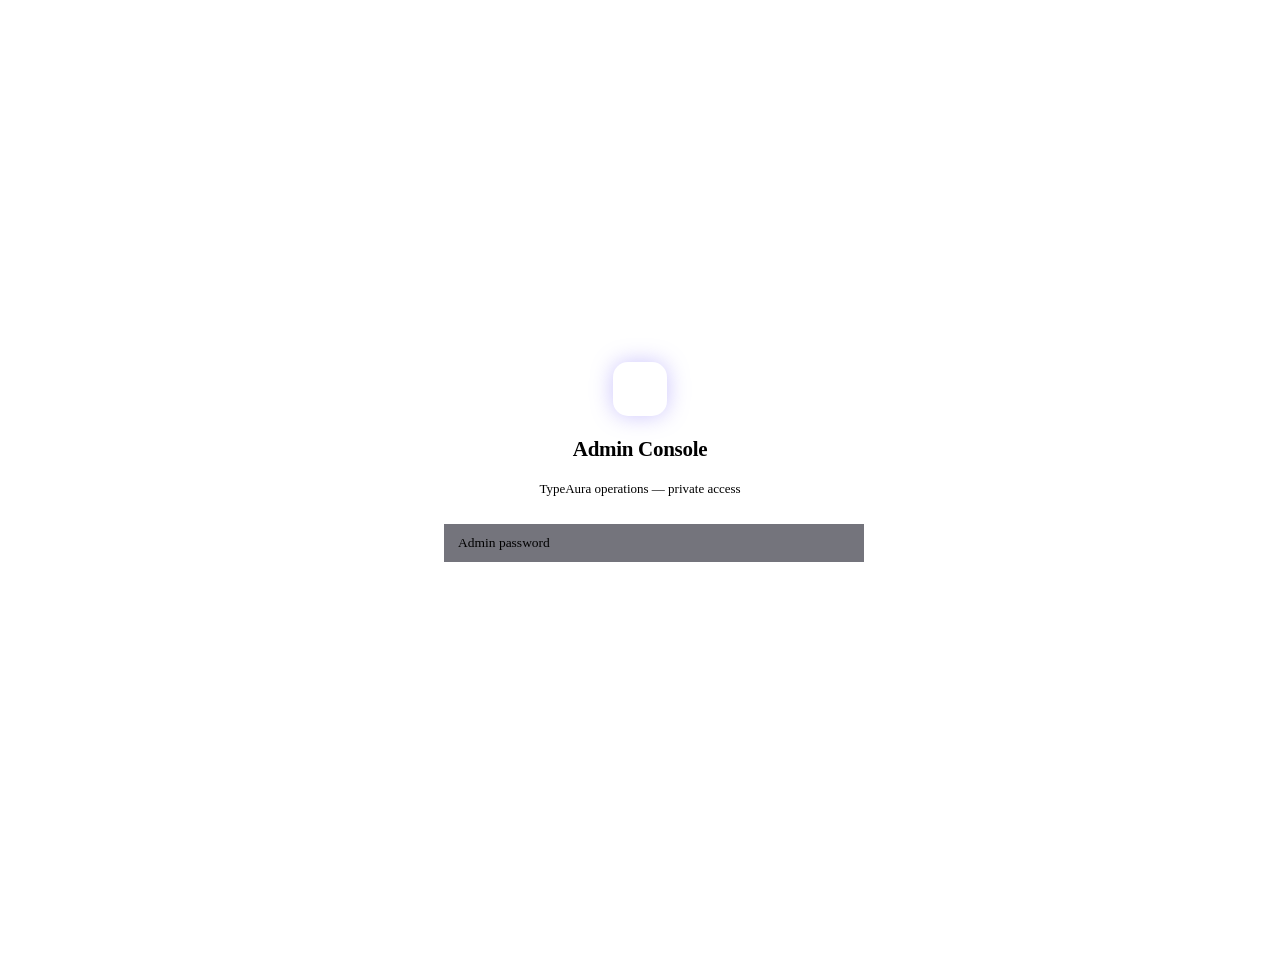
==== admin.html @ aeefb7ad "whisher is now for free" ====
<!DOCTYPE html>
<html lang="en">
<head>
  <meta charset="UTF-8" />
  <meta name="viewport" content="width=device-width, initial-scale=1.0" />
  <title>TypeAura Admin Console</title>
  <meta name="robots" content="noindex, nofollow" />
  <meta name="theme-color" content="#7C6CF8" />
  <link rel="icon" type="image/png" href="img/icon.png" />
  <link rel="preconnect" href="https://fonts.googleapis.com" />
  <link rel="preconnect" href="https://fonts.gstatic.com" crossorigin />
  <link href="https://fonts.googleapis.com/css2?family=Inter:wght@400;500;600;700;800&display=swap" rel="stylesheet" />
  <link rel="stylesheet" href="style.css" />
  <link rel="stylesheet" href="admin.css" />
</head>
<body>

<!-- ═══ Icon sprite ═══════════════════════════════════════════════
     Stroke icons replace the emoji the old console used as iconography.
     Referenced everywhere as <svg><use href="#i-name"/></svg>. -->
<svg width="0" height="0" style="position:absolute" aria-hidden="true" focusable="false">
  <defs>
    <g id="i-base" fill="none" stroke="currentColor" stroke-width="2" stroke-linecap="round" stroke-linejoin="round"></g>
  </defs>
  <symbol id="i-lock" viewBox="0 0 24 24" fill="none" stroke="currentColor" stroke-width="2" stroke-linecap="round" stroke-linejoin="round"><rect x="3" y="11" width="18" height="11" rx="2"/><path d="M7 11V7a5 5 0 0 1 10 0v4"/></symbol>
  <symbol id="i-keyboard" viewBox="0 0 24 24" fill="none" stroke="currentColor" stroke-width="2" stroke-linecap="round" stroke-linejoin="round"><rect x="2" y="5" width="20" height="14" rx="2"/><path d="M6 9h.01M10 9h.01M14 9h.01M18 9h.01M6 13h.01M18 13h.01M9 13h6"/></symbol>
  <symbol id="i-grid" viewBox="0 0 24 24" fill="none" stroke="currentColor" stroke-width="2" stroke-linecap="round" stroke-linejoin="round"><path d="M3 13h6v8H3zM3 3h6v6H3zM15 3h6v8h-6zM15 15h6v6h-6z"/></symbol>
  <symbol id="i-device" viewBox="0 0 24 24" fill="none" stroke="currentColor" stroke-width="2" stroke-linecap="round" stroke-linejoin="round"><rect x="5" y="2" width="14" height="20" rx="2"/><path d="M12 18h.01"/></symbol>
  <symbol id="i-sparkles" viewBox="0 0 24 24" fill="none" stroke="currentColor" stroke-width="2" stroke-linecap="round" stroke-linejoin="round"><path d="m12 3 1.9 5.1L19 10l-5.1 1.9L12 17l-1.9-5.1L5 10l5.1-1.9zM19 15l.9 2.1L22 18l-2.1.9L19 21l-.9-2.1L16 18l2.1-.9z"/></symbol>
  <symbol id="i-key" viewBox="0 0 24 24" fill="none" stroke="currentColor" stroke-width="2" stroke-linecap="round" stroke-linejoin="round"><circle cx="7.5" cy="15.5" r="5.5"/><path d="M11.4 11.6 21 2"/><path d="m15.5 7.5 3 3L22 7l-3-3"/></symbol>
  <symbol id="i-bug" viewBox="0 0 24 24" fill="none" stroke="currentColor" stroke-width="2" stroke-linecap="round" stroke-linejoin="round"><rect x="8" y="6" width="8" height="14" rx="4"/><path d="M8 12H3M21 12h-5M8 16l-4 2M20 18l-4-2M8 8 4 6M20 6l-4 2M9 6a3 3 0 0 1 6 0"/></symbol>
  <symbol id="i-rocket" viewBox="0 0 24 24" fill="none" stroke="currentColor" stroke-width="2" stroke-linecap="round" stroke-linejoin="round"><path d="M4.5 16.5c-1.5 1.3-2 5-2 5s3.7-.5 5-2c.7-.8.7-2.1 0-2.9a2 2 0 0 0-3 0zM12 15l-3-3a22 22 0 0 1 2-3.9A12.9 12.9 0 0 1 22 2a12.9 12.9 0 0 1-6.1 11 22 22 0 0 1-3.9 2z"/><path d="M9 12H4s.5-2.8 2-4c1.7-1.3 5 0 5 0M12 15v5s2.8-.5 4-2c1.3-1.7 0-5 0-5"/></symbol>
  <symbol id="i-search" viewBox="0 0 24 24" fill="none" stroke="currentColor" stroke-width="2" stroke-linecap="round" stroke-linejoin="round"><circle cx="11" cy="11" r="7"/><path d="m20 20-3.5-3.5"/></symbol>
  <symbol id="i-refresh" viewBox="0 0 24 24" fill="none" stroke="currentColor" stroke-width="2" stroke-linecap="round" stroke-linejoin="round"><path d="M21 12a9 9 0 1 1-2.6-6.4M21 3v6h-6"/></symbol>
  <symbol id="i-logout" viewBox="0 0 24 24" fill="none" stroke="currentColor" stroke-width="2" stroke-linecap="round" stroke-linejoin="round"><path d="M9 21H5a2 2 0 0 1-2-2V5a2 2 0 0 1 2-2h4M16 17l5-5-5-5M21 12H9"/></symbol>
  <symbol id="i-menu" viewBox="0 0 24 24" fill="none" stroke="currentColor" stroke-width="2" stroke-linecap="round" stroke-linejoin="round"><path d="M3 6h18M3 12h18M3 18h18"/></symbol>
  <symbol id="i-close" viewBox="0 0 24 24" fill="none" stroke="currentColor" stroke-width="2" stroke-linecap="round" stroke-linejoin="round"><path d="M18 6 6 18M6 6l12 12"/></symbol>
  <symbol id="i-check" viewBox="0 0 24 24" fill="none" stroke="currentColor" stroke-width="2.5" stroke-linecap="round" stroke-linejoin="round"><path d="m20 6-11 11-5-5"/></symbol>
  <symbol id="i-alert" viewBox="0 0 24 24" fill="none" stroke="currentColor" stroke-width="2" stroke-linecap="round" stroke-linejoin="round"><path d="M10.3 3.9 1.8 18a2 2 0 0 0 1.7 3h17a2 2 0 0 0 1.7-3L13.7 3.9a2 2 0 0 0-3.4 0z"/><path d="M12 9v4M12 17h.01"/></symbol>
  <symbol id="i-globe" viewBox="0 0 24 24" fill="none" stroke="currentColor" stroke-width="2" stroke-linecap="round" stroke-linejoin="round"><circle cx="12" cy="12" r="10"/><path d="M2 12h20M12 2a15.3 15.3 0 0 1 4 10 15.3 15.3 0 0 1-4 10 15.3 15.3 0 0 1-4-10 15.3 15.3 0 0 1 4-10z"/></symbol>
  <symbol id="i-users" viewBox="0 0 24 24" fill="none" stroke="currentColor" stroke-width="2" stroke-linecap="round" stroke-linejoin="round"><path d="M16 21v-2a4 4 0 0 0-4-4H6a4 4 0 0 0-4 4v2"/><circle cx="9" cy="7" r="4"/><path d="M22 21v-2a4 4 0 0 0-3-3.9"/></symbol>
  <symbol id="i-activity" viewBox="0 0 24 24" fill="none" stroke="currentColor" stroke-width="2" stroke-linecap="round" stroke-linejoin="round"><path d="M22 12h-4l-3 9L9 3l-3 9H2"/></symbol>
  <symbol id="i-zap" viewBox="0 0 24 24" fill="none" stroke="currentColor" stroke-width="2" stroke-linecap="round" stroke-linejoin="round"><path d="M13 2 3 14h9l-1 8 10-12h-9z"/></symbol>
  <symbol id="i-trash" viewBox="0 0 24 24" fill="none" stroke="currentColor" stroke-width="2" stroke-linecap="round" stroke-linejoin="round"><path d="M3 6h18M8 6V4a1 1 0 0 1 1-1h6a1 1 0 0 1 1 1v2M19 6l-1 14a2 2 0 0 1-2 2H8a2 2 0 0 1-2-2L5 6"/></symbol>
  <symbol id="i-card" viewBox="0 0 24 24" fill="none" stroke="currentColor" stroke-width="2" stroke-linecap="round" stroke-linejoin="round"><rect x="2" y="5" width="20" height="14" rx="2"/><path d="M2 10h20"/></symbol>
  <symbol id="i-shield" viewBox="0 0 24 24" fill="none" stroke="currentColor" stroke-width="2" stroke-linecap="round" stroke-linejoin="round"><path d="M12 22s8-4 8-10V5l-8-3-8 3v7c0 6 8 10 8 10z"/><path d="M12 8v4M12 16h.01"/></symbol>
  <symbol id="i-inbox" viewBox="0 0 24 24" fill="none" stroke="currentColor" stroke-width="2" stroke-linecap="round" stroke-linejoin="round"><path d="M22 12h-6l-2 3h-4l-2-3H2"/><path d="M5.5 5.1 2 12v6a2 2 0 0 0 2 2h16a2 2 0 0 0 2-2v-6l-3.5-6.9A2 2 0 0 0 16.7 4H7.3a2 2 0 0 0-1.8 1.1z"/></symbol>
  <symbol id="i-gift" viewBox="0 0 24 24" fill="none" stroke="currentColor" stroke-width="2" stroke-linecap="round" stroke-linejoin="round"><rect x="3" y="8" width="18" height="4" rx="1"/><path d="M5 12v8a1 1 0 0 0 1 1h12a1 1 0 0 0 1-1v-8M12 8v13"/><path d="M12 8H7.5a2.5 2.5 0 0 1 0-5C11 3 12 8 12 8zM12 8h4.5a2.5 2.5 0 0 0 0-5C13 3 12 8 12 8z"/></symbol>
  <symbol id="i-clock" viewBox="0 0 24 24" fill="none" stroke="currentColor" stroke-width="2" stroke-linecap="round" stroke-linejoin="round"><circle cx="12" cy="12" r="10"/><path d="M12 6v6l4 2"/></symbol>
  <symbol id="i-expand" viewBox="0 0 24 24" fill="none" stroke="currentColor" stroke-width="2" stroke-linecap="round" stroke-linejoin="round"><path d="M15 3h6v6M9 21H3v-6M21 3l-7 7M3 21l7-7"/></symbol>
  <symbol id="i-flag" viewBox="0 0 24 24" fill="none" stroke="currentColor" stroke-width="2" stroke-linecap="round" stroke-linejoin="round"><path d="M4 22V4a6 6 0 0 1 8 0 6 6 0 0 0 8 0v9a6 6 0 0 1-8 0 6 6 0 0 0-8 0"/></symbol>
  <symbol id="i-gif" viewBox="0 0 24 24" fill="none" stroke="currentColor" stroke-width="2" stroke-linecap="round" stroke-linejoin="round"><rect x="2" y="4" width="20" height="16" rx="2"/><path d="M11 10a2 2 0 1 0 0 4h1v-2M15 9v6M18 9h3M18 12h2.5"/></symbol>
</svg>

<!-- ═══ Login ══════════════════════════════════════════════════ -->
<div class="a-login" id="loginScreen">
  <div class="a-login-card">
    <div class="a-login-mark"><svg><use href="#i-lock"/></svg></div>
    <h1>Admin Console</h1>
    <p>TypeAura operations — private access</p>
    <form class="a-login-form" id="loginForm" autocomplete="off">
      <input type="password" class="a-input" id="adminPassword" placeholder="Admin password"
             aria-label="Admin password" autocomplete="current-password" />
      <p class="a-error-text a-hidden" id="loginError" role="alert"></p>
      <button type="submit" class="a-btn a-btn-primary" id="loginBtn" style="width:100%">Sign in</button>
    </form>
  </div>
</div>

<!-- ═══ App shell ══════════════════════════════════════════════ -->
<div class="a-app" id="app">

  <div class="a-nav-backdrop" id="navBackdrop" data-action="close-nav"></div>

  <aside class="a-sidebar" id="sidebar">
    <div class="a-brand">
      <div class="a-brand-mark"><svg><use href="#i-keyboard"/></svg></div>
      <div class="a-brand-text">
        <div class="a-brand-name">TypeAura</div>
        <div class="a-brand-sub">Admin</div>
      </div>
    </div>

    <nav class="a-nav" aria-label="Sections">
      <button class="a-nav-item is-active" data-section="overview"><svg><use href="#i-grid"/></svg><span>Overview</span></button>
      <button class="a-nav-item" data-section="ask"><svg><use href="#i-sparkles"/></svg><span>Ask AI</span></button>
      <button class="a-nav-item" data-section="devices"><svg><use href="#i-device"/></svg><span>Devices</span><span class="a-nav-count a-hidden" id="navCountDevices"></span></button>
      <button class="a-nav-item" data-section="aitools"><svg><use href="#i-sparkles"/></svg><span>AI Tools</span></button>
      <button class="a-nav-item" data-section="apikeys"><svg><use href="#i-key"/></svg><span>API Keys</span></button>
      <button class="a-nav-item" data-section="crashes"><svg><use href="#i-bug"/></svg><span>Crashes</span><span class="a-nav-count a-hidden" id="navCountCrashes"></span></button>
      <button class="a-nav-item" data-section="referrals"><svg><use href="#i-gift"/></svg><span>Referrals</span></button>
      <button class="a-nav-item" data-section="releases"><svg><use href="#i-rocket"/></svg><span>Releases</span></button>
    </nav>

    <div class="a-sidebar-foot">
      <div class="a-health" id="health" data-state="ok">
        <span class="a-health-dot"></span>
        <span id="healthText">Backend healthy</span>
      </div>
      <button class="a-btn a-btn-ghost" data-action="logout" style="width:100%">
        <svg><use href="#i-logout"/></svg><span>Sign out</span>
      </button>
    </div>
  </aside>

  <div class="a-main">
    <header class="a-topbar">
      <button class="a-icon-btn a-burger" data-action="toggle-nav" aria-label="Open navigation">
        <svg><use href="#i-menu"/></svg>
      </button>
      <h1 id="pageTitle">Overview</h1>
      <span class="a-stamp" id="stamp"></span>
      <button class="a-icon-btn" data-action="refresh" id="refreshBtn" aria-label="Refresh this section" title="Refresh this section">
        <svg><use href="#i-refresh"/></svg>
      </button>
    </header>

    <main class="a-content">

      <!-- ─── Overview ───────────────────────────────────────── -->
      <section class="a-section is-active" id="sec-overview">
        <div class="a-kpi-row">
          <article class="a-kpi">
            <div class="a-kpi-top"><span class="a-kpi-icon"><svg><use href="#i-users"/></svg></span><span class="a-kpi-label">Total Installs</span></div>
            <div class="a-kpi-value" id="k-total">—</div>
            <div class="a-kpi-foot" id="k-total-foot"></div>
          </article>
          <article class="a-kpi">
            <div class="a-kpi-top"><span class="a-kpi-icon"><svg><use href="#i-activity"/></svg></span><span class="a-kpi-label">Daily Active</span></div>
            <div class="a-kpi-value" id="k-dau">—</div>
            <div class="a-kpi-spark" id="k-dau-spark"></div>
          </article>
          <article class="a-kpi">
            <div class="a-kpi-top"><span class="a-kpi-icon"><svg><use href="#i-clock"/></svg></span><span class="a-kpi-label">Monthly Active</span></div>
            <div class="a-kpi-value" id="k-mau">—</div>
            <div class="a-kpi-foot" id="k-mau-foot"></div>
          </article>
          <article class="a-kpi">
            <div class="a-kpi-top"><span class="a-kpi-icon"><svg><use href="#i-zap"/></svg></span><span class="a-kpi-label">AI Tokens · 30d</span></div>
            <div class="a-kpi-value" id="k-tokens">—</div>
            <div class="a-kpi-spark" id="k-tokens-spark"></div>
          </article>
        </div>

        <div class="a-stat-strip">
          <div class="a-stat"><span class="a-stat-label">Weekly Active</span><span class="a-stat-value" id="k-wau">—</span></div>
          <div class="a-stat"><span class="a-stat-label">Total AI Uses</span><span class="a-stat-value" id="k-ai">—</span></div>
          <div class="a-stat"><span class="a-stat-label">Voice AI</span><span class="a-stat-value" id="k-voice">—</span></div>
          <div class="a-stat"><span class="a-stat-label">Lens Uses</span><span class="a-stat-value" id="k-lens">—</span></div>
          <div class="a-stat"><span class="a-stat-label">Keyboard Opens</span><span class="a-stat-value" id="k-kb">—</span></div>
          <div class="a-stat"><span class="a-stat-label">App Opens</span><span class="a-stat-value" id="k-app">—</span></div>
        </div>

        <div class="a-chart-grid">
          <section class="a-panel">
            <div class="a-panel-head">
              <h2>Daily active devices</h2>
              <div class="a-seg" role="group" aria-label="Chart range" id="activeRange">
                <button type="button" class="a-seg-btn" data-action="active-range" data-range="7" aria-pressed="false">7d</button>
                <button type="button" class="a-seg-btn is-active" data-action="active-range" data-range="30" aria-pressed="true">30d</button>
              </div>
            </div>
            <div class="a-panel-body"><div class="a-chart-wrap" id="chartActive"></div></div>
          </section>
          <section class="a-panel">
            <div class="a-panel-head"><h2>Plan mix</h2></div>
            <div class="a-panel-body"><div id="chartPlans"></div></div>
          </section>
        </div>

        <div class="a-chart-grid">
          <section class="a-panel">
            <div class="a-panel-head"><h2>AI tokens per day</h2><span class="a-chip a-chip-muted">Last 30 days</span></div>
            <div class="a-panel-body"><div class="a-chart-wrap" id="chartTokens"></div></div>
          </section>
          <section class="a-panel">
            <div class="a-panel-head">
              <h2>Devices by country</h2>
              <span class="a-chip a-chip-muted">Total · active 7d</span>
              <button type="button" class="a-btn a-btn-ghost a-btn-sm" data-action="open-readiness">
                <svg><use href="#i-expand"/></svg>All countries
              </button>
            </div>
            <div class="a-panel-body"><div id="countryPanel"></div></div>
          </section>
        </div>
      </section>

      <!-- ─── Devices ────────────────────────────────────────── -->
      <section class="a-section" id="sec-devices">
        <div class="a-panel">
          <div class="a-panel-head">
            <h2>All devices</h2>
            <div class="a-controls">
              <label class="a-search">
                <svg><use href="#i-search"/></svg>
                <input class="a-input" id="devSearch" placeholder="Search device name or ID…" aria-label="Search devices" />
              </label>
              <!-- Options past "All countries" are filled in from stats.countries
                   once Overview has loaded, so the list only ever offers codes
                   that actually exist in the data. -->
              <select class="a-select" id="devCountry" aria-label="Filter devices by country">
                <option value="">All countries</option>
              </select>
              <select class="a-select" id="devFilter" aria-label="Filter devices">
                <option value="">All users</option>
                <option value="active7d">Active 7d</option>
                <option value="active30d">Active 30d</option>
                <option value="enabled">Keyboard enabled</option>
                <option value="selected">Keyboard selected</option>
                <option value="plan_free">Plan: Free</option>
                <option value="plan_pro">Plan: Pro</option>
                <option value="plan_max">Plan: Max</option>
                <option value="plan_paid">Plan: Paid (active)</option>
                <option value="plan_byok">Plan: BYOK (legacy)</option>
                <option value="override_set">Has admin override</option>
              </select>
              <select class="a-select" id="devSort" aria-label="Sort devices">
                <option value="last_use_date">Sort: Last active</option>
                <option value="install_date">Sort: Install date</option>
                <option value="total_keyboard_opens">Sort: KB opens</option>
                <option value="total_app_opens">Sort: App opens</option>
              </select>
            </div>
          </div>
          <div class="a-table-scroll">
            <table class="a-table">
              <thead>
                <tr>
                  <th>Device</th><th>Plan</th><th>Country</th><th>Android</th>
                  <th>Installed</th><th>Last active</th>
                  <th class="a-right">App</th><th class="a-right">Keyboard</th><th class="a-right">Tokens</th>
                  <th>Enabled</th><th>Default</th><th>Theme</th>
                </tr>
              </thead>
              <tbody id="devBody"></tbody>
            </table>
          </div>
          <div class="a-pager" id="devPager"></div>
        </div>
      </section>

      <!-- ─── AI Tools ───────────────────────────────────────── -->
      <section class="a-section" id="sec-aitools">
        <div class="a-panel">
          <div class="a-panel-head">
            <h2>AI tool usage per device</h2>
            <div class="a-controls">
              <label class="a-search">
                <svg><use href="#i-search"/></svg>
                <input class="a-input" id="aiSearch" placeholder="Search device…" aria-label="Search devices" />
              </label>
              <select class="a-select" id="aiSort" aria-label="Sort by tool">
                <option value="total_ai_uses">Sort: Keyboard AI</option>
                <option value="total_voice_ai_uses">Sort: Voice AI</option>
                <option value="total_lens_translate">Sort: Lens translate</option>
                <option value="total_lens_reply">Sort: Lens reply</option>
              </select>
            </div>
          </div>
          <div class="a-legend" id="aiLegend"></div>
          <div class="a-table-scroll">
            <table class="a-table">
              <thead>
                <tr>
                  <th>Device</th><th>Keyboard AI</th><th>Voice AI</th>
                  <th>Lens translate</th><th>Lens reply</th><th>Top tool</th><th class="a-right">Total</th>
                </tr>
              </thead>
              <tbody id="aiBody"></tbody>
            </table>
          </div>
          <div class="a-pager" id="aiPager"></div>
        </div>
      </section>

      <!-- ─── API Keys ───────────────────────────────────────── -->
      <section class="a-section" id="sec-apikeys">
        <div class="a-panel">
          <div class="a-panel-head">
            <h2>Groq key health</h2>
            <p class="a-sub">Each check live-tests every key against Groq from the server — the browser can't call Groq directly.</p>
            <div class="a-controls">
              <button class="a-btn a-btn-ghost a-btn-sm" data-action="check-keys" id="checkKeysBtn"><svg><use href="#i-zap"/></svg>Run health check</button>
              <button class="a-btn a-btn-ghost a-btn-sm" data-action="check-limits" id="checkLimitsBtn"><svg><use href="#i-shield"/></svg>Refresh limit status</button>
            </div>
          </div>
          <div class="a-panel-body">
            <div class="a-key-chips" id="keySummary" style="margin-bottom:14px"></div>
            <div class="a-key-grid" id="keyGrid"></div>
          </div>
        </div>
      </section>

      <!-- ─── Crashes ────────────────────────────────────────── -->
      <section class="a-section" id="sec-crashes">
        <div class="a-stat-strip" id="crashStats" style="grid-template-columns:repeat(3,minmax(0,1fr))">
          <div class="a-stat"><span class="a-stat-label">Crash groups</span><span class="a-stat-value" id="c-groups">—</span></div>
          <div class="a-stat"><span class="a-stat-label">Occurrences (page)</span><span class="a-stat-value" id="c-occ">—</span></div>
          <div class="a-stat"><span class="a-stat-label">Devices affected (page)</span><span class="a-stat-value" id="c-dev">—</span></div>
        </div>
        <div class="a-panel">
          <div class="a-panel-head">
            <h2>Crash groups</h2>
            <div class="a-controls">
              <label class="a-search">
                <svg><use href="#i-search"/></svg>
                <input class="a-input" id="crashSearch" placeholder="Search error message…" aria-label="Search crashes" />
              </label>
              <select class="a-select" id="crashSort" aria-label="Sort crashes">
                <option value="last_seen">Sort: Last seen</option>
                <option value="occurrences">Sort: Occurrences</option>
                <option value="first_seen">Sort: First seen</option>
              </select>
            </div>
          </div>
          <div class="a-table-scroll">
            <table class="a-table">
              <thead>
                <tr><th>Error</th><th>Type</th><th class="a-right">Count</th><th class="a-right">Devices</th><th>Last seen</th><th>First seen</th></tr>
              </thead>
              <tbody id="crashBody"></tbody>
            </table>
          </div>
          <div class="a-pager" id="crashPager"></div>
        </div>
      </section>

      <!-- ─── Releases & config ──────────────────────────────── -->
      <section class="a-section" id="sec-referrals">
        <!-- Qualification rate is the number that matters: the share of invited
             installs that ever set the keyboard up. If it collapses, either the
             bar is wrong or the invites are not real people. -->
        <div class="a-kpi-row">
          <article class="a-kpi">
            <div class="a-kpi-top"><span class="a-kpi-icon"><svg><use href="#i-gift"/></svg></span><span class="a-kpi-label">Codes redeemed</span></div>
            <div class="a-kpi-value" id="refClaims">—</div>
            <div class="a-kpi-foot" id="refClaimsFoot"></div>
          </article>
          <article class="a-kpi">
            <div class="a-kpi-top"><span class="a-kpi-icon"><svg><use href="#i-check"/></svg></span><span class="a-kpi-label">Qualified</span></div>
            <div class="a-kpi-value" id="refQualified">—</div>
            <div class="a-kpi-foot" id="refQualifiedFoot"></div>
          </article>
          <article class="a-kpi">
            <div class="a-kpi-top"><span class="a-kpi-icon"><svg><use href="#i-clock"/></svg></span><span class="a-kpi-label">Waiting on setup</span></div>
            <div class="a-kpi-value" id="refPending">—</div>
            <div class="a-kpi-foot">Referrer is not paid until these qualify</div>
          </article>
          <article class="a-kpi">
            <div class="a-kpi-top"><span class="a-kpi-icon"><svg><use href="#i-zap"/></svg></span><span class="a-kpi-label">Bonuses running</span></div>
            <div class="a-kpi-value" id="refLive">—</div>
            <div class="a-kpi-foot" id="refLiveFoot"></div>
          </article>
        </div>

        <section class="a-panel">
          <div class="a-panel-head">
            <h2>Top referrers</h2>
            <p class="a-sub">Grouped by device hardware, so a reinstall is not counted as a second person. A row with many claims and few qualified is what a farm looks like.</p>
          </div>
          <div class="a-table-scroll">
            <table class="a-table">
              <thead><tr><th>Device</th><th>Invited</th><th>Qualified</th><th>Waiting</th><th>Capped</th><th>Last invite</th></tr></thead>
              <tbody id="refTopBody"><tr><td colspan="6" class="a-empty">Loading…</td></tr></tbody>
            </table>
          </div>
        </section>

        <section class="a-panel">
          <div class="a-panel-head">
            <h2>Program settings</h2>
            <p class="a-sub">Live values. Change them in Releases &amp; Config — they reach devices on the next ping, with no app release.</p>
          </div>
          <div class="a-panel-body">
            <dl class="a-kv" id="refConfig"></dl>
          </div>
        </section>
      </section>

      <!-- ─── Ask AI ─────────────────────────────────────────── -->
      <section class="a-section" id="sec-ask">
        <section class="a-panel a-ask">
          <div class="a-panel-head">
            <h2>Ask your data</h2>
            <button class="a-btn a-btn-ghost a-btn-sm" data-action="ask-new">New chat</button>
            <p class="a-sub">Plain-language questions, answered from live MongoDB with read-only queries. Private fields are never read.</p>
          </div>
          <div class="a-ask-log" id="askLog" aria-live="polite"></div>
          <div class="a-ask-chips" id="askChips">
            <button class="a-ask-chip" data-action="ask-chip">Aaj kitne active users hain, aur kal se compare karo</button>
            <button class="a-ask-chip" data-action="ask-chip">Top 10 countries by active users in last 7 days</button>
            <button class="a-ask-chip" data-action="ask-chip">Kaunsa AI tool sabse zyada use hota hai?</button>
            <button class="a-ask-chip" data-action="ask-chip">Last 14 days ka daily token spend</button>
            <button class="a-ask-chip" data-action="ask-chip">Sabse common crash kaunsa hai aur kis version pe?</button>
            <button class="a-ask-chip" data-action="ask-chip">Pichle 30 din me install karne walo me se kitne abhi bhi active hain?</button>
          </div>
          <form class="a-ask-form" id="askForm">
            <textarea class="a-textarea" id="askInput" rows="2" maxlength="2000"
                      placeholder="Kuch bhi poochho… e.g. How many new installs from India this week?"></textarea>
            <button class="a-btn a-btn-primary" type="submit" id="askSend">
              <svg><use href="#i-sparkles"/></svg><span>Ask</span>
            </button>
          </form>
        </section>
      </section>

      <section class="a-section" id="sec-releases">
        <div class="a-kpi-row" style="grid-template-columns:minmax(0,1fr)">
          <article class="a-kpi">
            <div class="a-kpi-top"><span class="a-kpi-icon"><svg><use href="#i-rocket"/></svg></span><span class="a-kpi-label">Current live version</span></div>
            <div class="a-kpi-value" id="liveVersion">—</div>
            <div class="a-kpi-foot" id="liveMeta"></div>
          </article>
        </div>

        <section class="a-panel">
          <div class="a-panel-head">
            <h2>Publish an update</h2>
            <p class="a-sub">Notifies every installed device on its next check.</p>
          </div>
          <div class="a-panel-body">
            <div class="a-form-grid">
              <label class="a-field">
                <span class="a-field-label">Version <span class="a-req">*</span></span>
                <input class="a-input" id="uvVersion" placeholder="e.g. 3.0.1" inputmode="decimal" />
              </label>
              <label class="a-field">
                <span class="a-field-label">Title <span class="a-req">*</span></span>
                <input class="a-input" id="uvTitle" placeholder="e.g. Speed &amp; stability" />
              </label>
              <label class="a-field">
                <span class="a-field-label">Highlights</span>
                <textarea class="a-textarea" id="uvHighlights" rows="5" placeholder="New AI shortcut&#10;Faster keyboard&#10;Bug fixes"></textarea>
                <span class="a-field-hint">One per line. Blank lines are dropped.</span>
              </label>
              <div class="a-form-foot">
                <button class="a-btn a-btn-primary" data-action="publish"><svg><use href="#i-rocket"/></svg>Publish update</button>
                <span class="a-action-status" id="uvStatus"></span>
              </div>
            </div>
          </div>
        </section>

        <section class="a-panel">
          <div class="a-panel-head">
            <h2>Remote config</h2>
            <p class="a-sub">Feature switches applied on each device's next ping — no app release needed.</p>
          </div>
          <div class="a-panel-body">

            <div class="a-switch-row">
              <div class="a-switch-copy">
                <div class="a-switch-title">Paid plans <span class="a-chip a-chip-info">Pro &amp; Max</span></div>
                <p class="a-switch-desc">
                  One switch covers both paid tiers. When off, both cards show “Coming Soon” with a
                  Notify-me button. When on, Pro (₹299 / ₹2,249) and Max (₹499 / ₹3,749) become
                  purchasable — the Google Play service-account creds must already be set in
                  Vercel or checkout fails.
                </p>
              </div>
              <div class="a-switch-side">
                <span class="a-switch-state" id="premiumState">—</span>
                <button class="a-switch" id="premiumSwitch" role="switch" aria-checked="false" aria-label="Paid plans" data-action="toggle-premium"></button>
              </div>
            </div>

            <div class="a-switch-row">
              <div class="a-switch-copy">
                <div class="a-switch-title">GIF keyboard</div>
                <p class="a-switch-desc">
                  Global kill-switch for the GIF tab in the emoji panel. When off, <code>/api/gif</code>
                  stops serving and the tab shows “GIFs unavailable”. Needs a Giphy key in Vercel to work at all.
                </p>
              </div>
              <div class="a-switch-side">
                <span class="a-switch-state" id="gifState">—</span>
                <button class="a-switch" id="gifSwitch" role="switch" aria-checked="false" aria-label="GIF keyboard" data-action="toggle-gif"></button>
              </div>
            </div>

            <div class="a-switch-row">
              <div class="a-switch-copy">
                <div class="a-switch-title">Referrals</div>
                <p class="a-switch-desc">
                  Invite codes and the bonus tokens they grant. Off by default — the app hides the
                  invite row entirely, so turning this on is what makes the feature exist.
                </p>
              </div>
              <div class="a-switch-side">
                <span class="a-switch-state" id="referralState">—</span>
                <button class="a-switch" id="referralSwitch" role="switch" aria-checked="false" aria-label="Referrals" data-action="toggle-referral"></button>
              </div>
            </div>

            <!-- The one value here that changes what users get rather than
                 whether a feature exists. It lands on EVERY live device on its
                 next ping, old builds included — but a build older than the
                 fix that made the app honour a LOWER server budget will keep
                 showing 10,000 locally and fail its AI calls in between. -->
            <div class="a-switch-row">
              <div class="a-switch-copy">
                <div class="a-switch-title">Free daily tokens <span class="a-chip a-chip-warn">pricing</span></div>
                <p class="a-switch-desc">
                  The Free tier's daily budget, applied to every device at once. Check
                  <code>scripts/token-distribution.js</code> before moving it — the number to read is the
                  wall cadence for engaged users, not the average.
                </p>
                <div class="a-actions" style="margin-top:10px">
                  <input class="a-input" id="freeTokensInput" inputmode="numeric" style="max-width:160px" placeholder="10000" />
                  <button class="a-btn a-btn-primary a-btn-sm" data-action="save-free-tokens">Apply</button>
                  <span class="a-action-status" id="freeTokensStatus"></span>
                </div>
              </div>
            </div>

            <!-- AI voice (Whisper) for Free: seconds of audio per day. Pro (30
                 min) and Max (120 min) are fixed in lib/tiers.js. Voice does not
                 spend tokens, so this is its own lever — the Groq-cost one. -->
            <div class="a-switch-row">
              <div class="a-switch-copy">
                <div class="a-switch-title">Free AI voice minutes <span class="a-chip a-chip-warn">pricing</span></div>
                <p class="a-switch-desc">
                  Daily Whisper dictation for the Free tier, in minutes (0–15). <code>0</code> turns AI voice
                  off for Free only; Pro (30 min) and Max (120 min) are unaffected.
                </p>
                <div class="a-actions" style="margin-top:10px">
                  <input class="a-input" id="sttFreeInput" inputmode="decimal" style="max-width:160px" placeholder="3" />
                  <button class="a-btn a-btn-primary a-btn-sm" data-action="save-stt-free">Apply</button>
                  <span class="a-action-status" id="sttFreeStatus"></span>
                </div>
              </div>
            </div>

            <div class="a-switch-row">
              <div class="a-switch-copy">
                <div class="a-switch-title">Bring Your Own Key <span class="a-chip a-chip-muted">legacy</span></div>
                <p class="a-switch-desc">
                  BYOK was removed from the app — this only reaches old builds still in the wild (≤ v2.0.x).
                  When off, those users fall back to the Free quota. Stored keys are kept.
                </p>
              </div>
              <div class="a-switch-side">
                <span class="a-switch-state" id="byokState">—</span>
                <button class="a-switch" id="byokSwitch" role="switch" aria-checked="false" aria-label="Bring your own key" data-action="toggle-byok"></button>
              </div>
            </div>

            <div class="a-switch-row">
              <div class="a-switch-copy">
                <div class="a-switch-title">Gated AI tools</div>
                <p class="a-switch-desc">
                  Tools selected here are locked behind a paid plan for every device. Leave all off to keep
                  the whole AI suite available on the Free tier.
                </p>
                <div class="a-pill-set" id="gatedTools"></div>
              </div>
            </div>

            <p class="a-action-status" id="configStatus" style="margin-top:14px"></p>
          </div>
        </section>
      </section>

    </main>
  </div>
</div>

<!-- ═══ Drawer ═════════════════════════════════════════════════ -->
<div class="a-scrim" id="scrim" data-action="close-drawer"></div>
<aside class="a-drawer" id="drawer" role="dialog" aria-modal="true" aria-labelledby="drawerTitle" aria-hidden="true">
  <div class="a-drawer-head">
    <h2 id="drawerTitle">Details</h2>
    <button class="a-icon-btn" data-action="close-drawer" aria-label="Close details"><svg><use href="#i-close"/></svg></button>
  </div>
  <div class="a-drawer-body" id="drawerBody"></div>
</aside>

<!-- ═══ Country readiness board ════════════════════════════════
     Full-screen because it is a checklist of every country on earth, not a
     chart: 250 rows only become scannable when they can spread across the
     whole viewport in columns. -->
<div class="a-full" id="readiness" role="dialog" aria-modal="true" aria-labelledby="readyTitle" aria-hidden="true">
  <header class="a-full-head">
    <div class="a-full-title">
      <svg class="a-full-icon"><use href="#i-flag"/></svg>
      <div>
        <h2 id="readyTitle">Country readiness</h2>
        <p class="a-full-sub" id="readySub">Tick a country once the app and the keyboard are ready for it.</p>
      </div>
    </div>
    <div class="a-full-status a-action-status" id="readyStatus"></div>
    <button class="a-icon-btn" data-action="close-readiness" aria-label="Close country readiness"><svg><use href="#i-close"/></svg></button>
  </header>

  <div class="a-full-tools">
    <label class="a-search">
      <svg><use href="#i-search"/></svg>
      <input type="search" class="a-input" id="readySearch" placeholder="Search country or code…" autocomplete="off">
    </label>
    <div class="a-seg" role="group" aria-label="Filter countries" id="readyFilter">
      <button type="button" class="a-seg-btn is-active" data-action="ready-filter" data-filter="all" aria-pressed="true">All</button>
      <button type="button" class="a-seg-btn" data-action="ready-filter" data-filter="ready" aria-pressed="false">Ready</button>
      <button type="button" class="a-seg-btn" data-action="ready-filter" data-filter="pending" aria-pressed="false">Not ready</button>
      <button type="button" class="a-seg-btn" data-action="ready-filter" data-filter="devices" aria-pressed="false">Has devices</button>
    </div>
    <div class="a-ready-count" id="readyCount"></div>
  </div>

  <div class="a-full-body"><div class="a-ready-grid" id="readyGrid"></div></div>
</div>

<!-- ═══ Confirm dialog ═════════════════════════════════════════ -->
<div class="a-dialog" id="dialog" role="alertdialog" aria-modal="true" aria-labelledby="dialogTitle" aria-hidden="true">
  <div class="a-dialog-box">
    <h2 id="dialogTitle">Are you sure?</h2>
    <p id="dialogText"></p>
    <div class="a-dialog-actions">
      <button class="a-btn a-btn-ghost" data-action="dialog-cancel">Cancel</button>
      <button class="a-btn a-btn-primary" id="dialogConfirm">Confirm</button>
    </div>
  </div>
</div>

<div class="a-toasts" id="toasts" role="status" aria-live="polite"></div>

<script src="admin.js"></script>
</body>
</html>
---- admin.css ----
/* Developed by Himanshu Kashyap
   TypeAura Admin Console — dashboard styles.

   Layers on top of style.css: every colour, radius, shadow and spacing value
   comes from that file's :root. Nothing here re-declares a base palette. The
   only new tokens are the ones a data console needs and the marketing site
   doesn't have — chart series colours and the shell's fixed dimensions.

   Naming: every class is prefixed `a-` so nothing can collide with the shared
   stylesheet's component classes. */

:root {
  /* ── Shell geometry ── */
  --a-sidebar-w: 244px;
  --a-rail-w:    76px;
  --a-topbar-h:  62px;

  /* ── Surfaces ──
     Panels are translucent white over the page background (the site's
     .stat-card material), never opaque grey — that's what makes them read as
     the same product. --a-surface is the *resolved* colour behind a panel and
     is what the chart palette was validated against. */
  --a-surface:      #0A0A22;
  --a-panel:        linear-gradient(180deg, rgba(255,255,255,0.035), rgba(255,255,255,0.008));
  --a-panel-hover:  linear-gradient(180deg, rgba(255,255,255,0.055), rgba(255,255,255,0.015));
  --a-inset:        rgba(3, 3, 17, 0.55);

  /* ── Chart series ──
     Validated with the dataviz validator against surface #0A0A22, dark-mode
     OKLCH band L 0.48–0.67, --pairs all: every check passes (worst
     normal-vision ΔE 16.2, worst CVD ΔE 8.1).

     Assign these in fixed order and never cycle them. Do NOT swap in the raw
     brand tokens --cyan/--pink/--orange: they sit at L 0.72–0.80, outside the
     band, and wash out as chart marks on this surface. Green is deliberately
     absent — adding it collided with --a-c2 below the normal-vision floor, so
     green stays reserved for status. Re-run the validator if this changes. */
  --a-c1: #7C6CF8;   /* = --accent, so series 1 is on-brand by construction */
  --a-c2: #0891B2;
  --a-c3: #EC4899;
  --a-c4: #EA580C;

  /* Ordinal ramp for the plan mix (Free → Pro → Max is ordered, not
     categorical): one hue, monotone lightness. Validated with --ordinal. */
  --a-ord-1: #4A4290;
  --a-ord-2: #6459D4;
  --a-ord-3: #8B7CFA;
}

/* ═══════════════════════════════════════════════════════════════
   BASE
═══════════════════════════════════════════════════════════════ */

/* style.css has no global control reset — it only ever styles .btn-* on
   anchors. The console is built out of real <button>/<input> elements, so they
   need one here. */
button, input, select, textarea {
  font-family: inherit;
  font-size: inherit;
  color: inherit;
}
button {
  background: none;
  border: none;
  cursor: pointer;
  line-height: 1.2;
}
button:disabled { cursor: not-allowed; opacity: 0.55; }

body {
  /* 1.65 from style.css is a reading measure; a dense table UI wants tighter. */
  line-height: 1.5;
  background:
    radial-gradient(1200px 620px at 8% -12%, rgba(124, 108, 248, 0.10), transparent 62%),
    radial-gradient(900px 520px at 96% -6%, rgba(34, 211, 238, 0.055), transparent 60%),
    var(--bg);
  background-attachment: fixed;
  min-height: 100vh;
}

/* Numerals line up in columns wherever a figure is compared to another. */
.a-num { font-variant-numeric: tabular-nums; }

/* ═══════════════════════════════════════════════════════════════
   LOGIN
═══════════════════════════════════════════════════════════════ */

.a-login {
  min-height: 100vh;
  display: flex;
  align-items: center;
  justify-content: center;
  padding: 24px;
}

.a-login-card {
  position: relative;
  width: 100%;
  max-width: 392px;
  padding: 40px 34px 34px;
  background: var(--a-panel), var(--card-solid);
  border: 1px solid var(--border-mid);
  border-radius: var(--radius-lg);
  box-shadow: var(--shadow-xl);
  text-align: center;
  overflow: hidden;
}
/* Gradient hairline along the top edge — the site's accent→cyan pair. */
.a-login-card::before {
  content: '';
  position: absolute;
  inset: 0 0 auto 0;
  height: 1px;
  background: linear-gradient(90deg, transparent, var(--accent), var(--cyan), transparent);
}

.a-login-mark {
  width: 54px; height: 54px;
  margin: 0 auto 18px;
  display: grid; place-items: center;
  border-radius: 15px;
  background: linear-gradient(135deg, var(--accent), var(--cyan));
  box-shadow: 0 0 22px rgba(124, 108, 248, 0.4);
}
.a-login-mark svg { width: 24px; height: 24px; color: #fff; }

.a-login-card h1 {
  font-size: 21px;
  font-weight: 800;
  letter-spacing: -0.3px;
  margin-bottom: 6px;
}
.a-login-card p {
  color: var(--text2);
  font-size: 13px;
  margin-bottom: 26px;
}

.a-login-form { display: flex; flex-direction: column; gap: 12px; }

/* ═══════════════════════════════════════════════════════════════
   FORM CONTROLS
═══════════════════════════════════════════════════════════════ */

.a-input, .a-select, .a-textarea {
  width: 100%;
  padding: 11px 14px;
  background: var(--a-inset);
  border: 1px solid var(--border-mid);
  border-radius: var(--radius-sm);
  color: var(--text);
  font-size: 13.5px;
  outline: none;
  transition: border-color var(--dur) var(--ease), box-shadow var(--dur) var(--ease), background var(--dur) var(--ease);
}
.a-input::placeholder, .a-textarea::placeholder { color: var(--text3); }
.a-input:focus, .a-select:focus, .a-textarea:focus {
  border-color: var(--accent);
  background: rgba(3, 3, 17, 0.8);
  box-shadow: 0 0 0 3px rgba(124, 108, 248, 0.16);
}
.a-textarea { resize: vertical; line-height: 1.6; min-height: 116px; }

.a-select {
  appearance: none;
  padding-right: 34px;
  background-image: url("data:image/svg+xml,%3Csvg xmlns='http://www.w3.org/2000/svg' viewBox='0 0 24 24' fill='none' stroke='%238A8AB0' stroke-width='2.5' stroke-linecap='round' stroke-linejoin='round'%3E%3Cpath d='m6 9 6 6 6-6'/%3E%3C/svg%3E");
  background-repeat: no-repeat;
  background-position: right 11px center;
  background-size: 14px;
  cursor: pointer;
}
.a-select option { background: var(--card-solid); color: var(--text); }

.a-field { display: block; }
.a-field-label {
  display: block;
  font-size: 11.5px;
  font-weight: 600;
  color: var(--text2);
  letter-spacing: 0.3px;
  margin-bottom: 6px;
}
.a-field-label .a-req { color: var(--accent-light); }
.a-field-hint {
  font-size: 11.5px;
  color: var(--text3);
  margin-top: 5px;
}

/* Search box with a leading icon. */
.a-search { position: relative; flex: 1 1 220px; min-width: 0; }
.a-search svg {
  position: absolute; left: 12px; top: 50%;
  transform: translateY(-50%);
  width: 15px; height: 15px;
  color: var(--text3);
  pointer-events: none;
}
.a-search .a-input { padding-left: 34px; }

/* ═══════════════════════════════════════════════════════════════
   BUTTONS
═══════════════════════════════════════════════════════════════ */

.a-btn {
  display: inline-flex;
  align-items: center;
  justify-content: center;
  gap: 7px;
  padding: 9px 18px;
  border-radius: 999px;          /* the site's pill radius, not the old 20px */
  font-size: 13px;
  font-weight: 700;
  white-space: nowrap;
  transition: background var(--dur) var(--ease), border-color var(--dur) var(--ease),
              color var(--dur) var(--ease), box-shadow var(--dur) var(--ease), transform var(--dur-fast) var(--ease);
}
.a-btn svg { width: 15px; height: 15px; flex-shrink: 0; }

.a-btn-primary {
  background: linear-gradient(135deg, var(--accent) 0%, #5B50D8 100%);
  color: #fff;
  box-shadow: var(--glow);
}
.a-btn-primary:hover:not(:disabled) { box-shadow: var(--glow-hi); transform: translateY(-1px); }

.a-btn-ghost {
  background: rgba(255, 255, 255, 0.03);
  border: 1px solid var(--border-mid);
  color: var(--text2);
}
.a-btn-ghost:hover:not(:disabled) {
  border-color: var(--border-hi);
  color: var(--text);
  background: rgba(124, 108, 248, 0.09);
}

.a-btn-danger {
  background: rgba(248, 113, 113, 0.1);
  border: 1px solid rgba(248, 113, 113, 0.35);
  color: var(--red);
}
.a-btn-danger:hover:not(:disabled) { background: rgba(248, 113, 113, 0.18); border-color: var(--red); }

.a-btn-sm { padding: 6px 13px; font-size: 12px; }
.a-btn-sm svg { width: 13px; height: 13px; }

/* Icon-only square button (topbar actions). */
.a-icon-btn {
  width: 34px; height: 34px;
  display: grid; place-items: center;
  border-radius: 10px;
  border: 1px solid var(--border-mid);
  background: rgba(255, 255, 255, 0.03);
  color: var(--text2);
  transition: color var(--dur) var(--ease), border-color var(--dur) var(--ease), background var(--dur) var(--ease);
}
.a-icon-btn svg { width: 16px; height: 16px; }
.a-icon-btn:hover:not(:disabled) {
  color: var(--text);
  border-color: var(--border-hi);
  background: rgba(124, 108, 248, 0.1);
}
.a-icon-btn.is-busy svg { animation: a-spin 0.9s linear infinite; }

@keyframes a-spin { to { transform: rotate(360deg); } }

/* ═══════════════════════════════════════════════════════════════
   APP SHELL
═══════════════════════════════════════════════════════════════ */

.a-app { display: none; }
.a-app.is-on { display: block; }

.a-sidebar {
  position: fixed;
  inset: 0 auto 0 0;
  width: var(--a-sidebar-w);
  z-index: 60;
  display: flex;
  flex-direction: column;
  background: rgba(6, 6, 25, 0.92);
  backdrop-filter: blur(18px);
  -webkit-backdrop-filter: blur(18px);
  border-right: 1px solid var(--border);
}

.a-brand {
  display: flex;
  align-items: center;
  gap: 11px;
  height: var(--a-topbar-h);
  padding: 0 18px;
  border-bottom: 1px solid var(--border);
  flex-shrink: 0;
}
.a-brand-mark {
  width: 32px; height: 32px;
  flex-shrink: 0;
  display: grid; place-items: center;
  border-radius: 9px;
  background: linear-gradient(135deg, var(--accent), var(--cyan));
  box-shadow: 0 0 15px rgba(124, 108, 248, 0.35);
}
.a-brand-mark svg { width: 17px; height: 17px; color: #fff; }
.a-brand-text { min-width: 0; }
.a-brand-name {
  font-size: 15px; font-weight: 800; letter-spacing: -0.2px;
  background: linear-gradient(90deg, var(--text) 55%, var(--accent-light));
  -webkit-background-clip: text; -webkit-text-fill-color: transparent;
  background-clip: text;
}
.a-brand-sub {
  font-size: 9.5px; font-weight: 700; letter-spacing: 1.4px;
  color: var(--text3); text-transform: uppercase;
  line-height: 1;
}

.a-nav {
  flex: 1;
  overflow-y: auto;
  padding: 14px 12px;
  display: flex;
  flex-direction: column;
  gap: 3px;
}
.a-nav-label {
  font-size: 10px; font-weight: 700; letter-spacing: 1.1px;
  text-transform: uppercase;
  color: var(--text3);
  padding: 12px 10px 6px;
}

.a-nav-item {
  position: relative;
  display: flex;
  align-items: center;
  gap: 11px;
  width: 100%;
  padding: 9px 11px;
  border-radius: var(--radius-sm);
  color: var(--text2);
  font-size: 13.5px;
  font-weight: 600;
  text-align: left;
  transition: background var(--dur) var(--ease), color var(--dur) var(--ease);
}
.a-nav-item svg { width: 17px; height: 17px; flex-shrink: 0; }
.a-nav-item:hover { background: rgba(255, 255, 255, 0.04); color: var(--text); }
.a-nav-item.is-active {
  background: rgba(124, 108, 248, 0.13);
  color: var(--text);
}
/* Active marker is a bar, not just a colour — identity never rests on hue. */
.a-nav-item.is-active::before {
  content: '';
  position: absolute; left: -12px; top: 50%;
  transform: translateY(-50%);
  width: 3px; height: 20px;
  border-radius: 0 3px 3px 0;
  background: linear-gradient(180deg, var(--accent), var(--cyan));
}
.a-nav-count {
  margin-left: auto;
  padding: 1px 8px;
  border-radius: 999px;
  background: rgba(255, 255, 255, 0.06);
  font-size: 10.5px;
  font-weight: 700;
  color: var(--text2);
  font-variant-numeric: tabular-nums;
}

.a-sidebar-foot {
  flex-shrink: 0;
  padding: 12px;
  border-top: 1px solid var(--border);
  display: flex;
  flex-direction: column;
  gap: 10px;
}
.a-health {
  display: flex;
  align-items: center;
  gap: 8px;
  padding: 0 4px;
  font-size: 11.5px;
  color: var(--text2);
}
.a-health-dot {
  width: 7px; height: 7px;
  border-radius: 50%;
  background: var(--green);
  box-shadow: 0 0 8px rgba(52, 211, 153, 0.6);
  flex-shrink: 0;
}
.a-health[data-state="down"] .a-health-dot { background: var(--red); box-shadow: 0 0 8px rgba(248, 113, 113, 0.6); }
.a-health[data-state="warn"] .a-health-dot { background: var(--orange); box-shadow: 0 0 8px rgba(251, 146, 60, 0.6); }

/* ── Main column ── */
.a-main {
  margin-left: var(--a-sidebar-w);
  min-height: 100vh;
  display: flex;
  flex-direction: column;
}

.a-topbar {
  position: sticky;
  top: 0;
  z-index: 40;
  height: var(--a-topbar-h);
  flex-shrink: 0;
  display: flex;
  align-items: center;
  gap: 14px;
  padding: 0 26px;
  background: rgba(3, 3, 17, 0.85);
  backdrop-filter: blur(18px);
  -webkit-backdrop-filter: blur(18px);
  border-bottom: 1px solid var(--border);
}
.a-topbar h1 {
  font-size: 17px;
  font-weight: 700;
  letter-spacing: -0.2px;
  margin-right: auto;
}
.a-stamp {
  font-size: 11.5px;
  color: var(--text3);
  font-variant-numeric: tabular-nums;
  white-space: nowrap;
}
.a-burger { display: none; }

.a-content {
  flex: 1;
  padding: 24px 26px 56px;
  max-width: 1420px;
  width: 100%;
}

/* ── Sections ── */
.a-section { display: none; }
.a-section.is-active { display: block; animation: a-fade 0.25s var(--ease); }

@keyframes a-fade {
  from { opacity: 0; transform: translateY(6px); }
  to   { opacity: 1; transform: none; }
}

/* ═══════════════════════════════════════════════════════════════
   PANELS
═══════════════════════════════════════════════════════════════ */

.a-panel {
  background: var(--a-panel), var(--card-solid);
  border: 1px solid var(--border-mid);
  border-radius: var(--radius);
  overflow: hidden;
}
.a-panel + .a-panel { margin-top: 18px; }

.a-panel-head {
  display: flex;
  align-items: center;
  gap: 14px;
  flex-wrap: wrap;
  padding: 15px 18px;
  border-bottom: 1px solid var(--border);
}
/* The title absorbs the slack (flex-grow) rather than an auto margin. An auto
   margin eats ALL free space before flex sizing runs, which starved .a-controls
   down to min-content and wrapped the selects onto their own row. */
.a-panel-head h2,
.a-panel-head h3 {
  flex: 1 1 auto;
  min-width: 0;
  font-size: 14px;
  font-weight: 700;
  letter-spacing: -0.1px;
}
.a-panel-head .a-sub {
  font-size: 12px;
  font-weight: 500;
  color: var(--text2);
  width: 100%;
  margin-top: -4px;
}
.a-panel-body { padding: 18px; }

/* nowrap on purpose: as a wrapping container this collapsed toward its widest
   child and broke the selects onto their own row while the header still had
   hundreds of pixels spare. Kept on one line here and allowed to wrap only at
   the small breakpoint — .a-panel-head wraps too, so when the row genuinely
   runs out of room the whole control group moves down as a unit. */
.a-controls {
  display: flex;
  align-items: center;
  justify-content: flex-end;
  gap: 9px;
  flex-wrap: nowrap;
  flex: 0 0 auto;
}
.a-controls .a-select { width: auto; flex: 0 0 auto; }
/* Capped so the search box can't grow wide enough to push the selects onto a
   second row and leave the header title floating in dead space. */
.a-controls .a-search { flex: 0 1 246px; }

/* ═══════════════════════════════════════════════════════════════
   KPI TILES
═══════════════════════════════════════════════════════════════ */

.a-kpi-row {
  display: grid;
  grid-template-columns: repeat(4, minmax(0, 1fr));
  gap: 14px;
  margin-bottom: 14px;
}

.a-kpi {
  position: relative;
  padding: 17px 18px 14px;
  background: var(--a-panel), var(--card-solid);
  border: 1px solid var(--border-mid);
  border-radius: 14px;
  overflow: hidden;
  transition: border-color var(--dur) var(--ease), transform var(--dur) var(--ease), box-shadow var(--dur) var(--ease);
}
.a-kpi:hover {
  border-color: var(--border-hi);
  transform: translateY(-2px);
  box-shadow: 0 12px 32px rgba(124, 108, 248, 0.13);
}
.a-kpi-top {
  display: flex;
  align-items: center;
  gap: 8px;
  margin-bottom: 9px;
}
.a-kpi-icon {
  width: 28px; height: 28px;
  flex-shrink: 0;
  display: grid; place-items: center;
  border-radius: 8px;
  background: rgba(124, 108, 248, 0.12);
  border: 1px solid rgba(124, 108, 248, 0.22);
  color: var(--accent-light);
}
.a-kpi-icon svg { width: 14px; height: 14px; }
.a-kpi-label {
  font-size: 11.5px;
  font-weight: 600;
  color: var(--text2);
  letter-spacing: 0.2px;
}
.a-kpi-value {
  font-size: 30px;
  font-weight: 800;
  line-height: 1.1;
  letter-spacing: -1px;
  font-variant-numeric: tabular-nums;
  background: linear-gradient(90deg, var(--accent-light), var(--cyan));
  -webkit-background-clip: text; -webkit-text-fill-color: transparent;
  background-clip: text;
}
.a-kpi-foot {
  margin-top: 6px;
  font-size: 11.5px;
  color: var(--text3);
  font-variant-numeric: tabular-nums;
}
/* Sparkline inside a KPI tile: stretched to a fixed strip rather than sized by
   its own aspect ratio, so every tile in the row lines up. */
.a-kpi-spark { margin-top: 10px; height: 38px; }
.a-kpi-spark svg { display: block; width: 100%; height: 100%; }

/* Compact secondary stats. */
.a-stat-strip {
  display: grid;
  grid-template-columns: repeat(6, minmax(0, 1fr));
  gap: 12px;
  margin-bottom: 20px;
}
.a-stat {
  padding: 13px 15px;
  background: var(--a-panel), var(--card-solid);
  border: 1px solid var(--border);
  border-radius: 12px;
}
.a-stat-label {
  font-size: 11px;
  font-weight: 600;
  color: var(--text3);
  letter-spacing: 0.2px;
  margin-bottom: 5px;
  display: block;
}
.a-stat-value {
  font-size: 19px;
  font-weight: 700;
  color: var(--text);
  font-variant-numeric: tabular-nums;
  line-height: 1.2;
}

/* ═══════════════════════════════════════════════════════════════
   CHARTS
═══════════════════════════════════════════════════════════════ */

.a-chart-grid {
  display: grid;
  grid-template-columns: minmax(0, 1.55fr) minmax(0, 1fr);
  gap: 16px;
  margin-bottom: 16px;
}
.a-chart-grid:last-child { margin-bottom: 0; }

.a-chart-wrap {
  position: relative;
  width: 100%;
}
.a-chart-wrap svg { display: block; width: 100%; height: auto; overflow: visible; }

/* Recessive grid + axes: structure you can find, never compete with the data. */
.a-grid-line { stroke: rgba(150, 140, 255, 0.11); stroke-width: 1; }
.a-axis-text {
  fill: var(--text3);
  font-size: 10px;
  font-weight: 500;
  font-variant-numeric: tabular-nums;
}
.a-chart-empty {
  display: grid;
  place-items: center;
  min-height: 150px;
  color: var(--text3);
  font-size: 12.5px;
  text-align: center;
}

/* Crosshair + hover target for the time-series charts. */
.a-crosshair { stroke: var(--accent-light); stroke-width: 1; stroke-dasharray: 3 3; opacity: 0; }
.a-crosshair.is-on { opacity: 0.75; }
.a-hot { fill: transparent; cursor: crosshair; }

.a-tooltip {
  position: absolute;
  z-index: 5;
  pointer-events: none;
  opacity: 0;
  transform: translate(-50%, -120%);
  padding: 7px 11px;
  min-width: 108px;
  background: rgba(3, 3, 17, 0.96);
  border: 1px solid var(--border-hi);
  border-radius: 9px;
  box-shadow: var(--shadow-lg);
  font-size: 11.5px;
  line-height: 1.5;
  white-space: nowrap;
  transition: opacity 0.12s var(--ease);
}
.a-tooltip.is-on { opacity: 1; }
.a-tooltip-date { color: var(--text3); font-size: 10.5px; }
.a-tooltip-val  { color: var(--text); font-weight: 700; font-variant-numeric: tabular-nums; }

/* Legend — always present for ≥2 series; identity is never colour-alone
   because the swatch always sits beside its label. */
.a-legend {
  display: flex;
  flex-wrap: wrap;
  gap: 6px 16px;
  padding: 0 18px 15px;
}
.a-legend-item {
  display: inline-flex;
  align-items: center;
  gap: 7px;
  font-size: 11.5px;
  color: var(--text2);
}
.a-legend-swatch {
  width: 9px; height: 9px;
  border-radius: 3px;
  flex-shrink: 0;
}

/* Donut centre figure. */
.a-donut-wrap { display: flex; align-items: center; gap: 20px; flex-wrap: wrap; }
.a-donut-center-val {
  fill: var(--text);
  font-size: 21px;
  font-weight: 800;
  text-anchor: middle;
  font-variant-numeric: tabular-nums;
}
.a-donut-center-lbl {
  fill: var(--text3);
  font-size: 9.5px;
  font-weight: 600;
  text-anchor: middle;
  letter-spacing: 0.6px;
}
.a-donut-legend { flex: 1 1 130px; display: flex; flex-direction: column; gap: 9px; }
.a-donut-row { display: flex; align-items: center; gap: 9px; font-size: 12.5px; }
.a-donut-row .a-donut-name { color: var(--text2); }
.a-donut-row .a-donut-num {
  margin-left: auto;
  color: var(--text);
  font-weight: 700;
  font-variant-numeric: tabular-nums;
}
.a-donut-row .a-donut-pct { color: var(--text3); font-size: 11px; font-variant-numeric: tabular-nums; min-width: 38px; text-align: right; }

/* ── Horizontal bar list (countries) ── */
.a-barlist { display: flex; flex-direction: column; gap: 9px; }
.a-barlist-row {
  display: grid;
  grid-template-columns: minmax(0, 132px) minmax(40px, 1fr) auto;
  align-items: center;
  gap: 11px;
  font-size: 12.5px;
}
.a-barlist-key {
  color: var(--text2);
  display: flex;
  align-items: center;
  gap: 6px;
  white-space: nowrap;
  overflow: hidden;
  text-overflow: ellipsis;
}
.a-barlist-track {
  height: 9px;
  border-radius: 999px;
  background: rgba(255, 255, 255, 0.05);
  overflow: hidden;
  /* flex so a split bar's two segments sit end to end; a lone fill is
     unaffected because it carries its own width. flex-shrink is off or the
     segments would compress instead of overflowing the track as intended. */
  display: flex;
}
.a-barlist-fill {
  display: block;
  height: 100%;
  flex: 0 0 auto;
  border-radius: 999px;
  background: linear-gradient(90deg, var(--a-c1), var(--accent-light));
}
/* Split bars square off their segment ends so the join doesn't pinch — the
   track is already rounded and clips, so the outer ends still read as a pill. */
.a-barlist-track.is-split .a-barlist-fill { border-radius: 0; }
/* Dormant share of the same measure, so it stays in the accent's hue family
   rather than introducing a second categorical colour. */
.a-barlist-fill.is-dim { background: rgba(124, 108, 248, 0.26); }
.a-swatch-dim { background: rgba(124, 108, 248, 0.26); }

.a-barlist-val {
  color: var(--text);
  font-weight: 600;
  font-variant-numeric: tabular-nums;
  white-space: nowrap;
}
.a-barlist-val small { color: var(--text3); font-weight: 500; }

/* A country row drills into the Devices table, so it is a real <button> —
   keyboard and screen-reader support come free. These rules undo the UA button
   styling that would otherwise fight the grid layout above. */
button.a-barlist-row {
  width: 100%;
  padding: 2px 4px;
  margin: -2px -4px;
  border: 0;
  border-radius: 7px;
  background: none;
  font: inherit;
  color: inherit;
  text-align: left;
  cursor: pointer;
  transition: background 0.15s ease;
}
button.a-barlist-row:hover { background: rgba(124, 108, 248, 0.07); }
button.a-barlist-row:focus-visible {
  outline: 2px solid var(--accent);
  outline-offset: 1px;
}

/* Expanded, the list can run to every country the app is installed in, so it
   scrolls inside the card instead of pushing the rest of Overview down. The
   right padding keeps the scrollbar off the value column. */
.a-barlist.is-scroll {
  max-height: 340px;
  overflow-y: auto;
  padding-right: 6px;
}

.a-barlist-more { margin-top: 12px; }
.a-barlist-more .a-btn { width: 100%; justify-content: center; }
.a-barlist-more small { color: var(--text3); font-weight: 500; }

.a-barlist-legend {
  display: flex;
  flex-wrap: wrap;
  align-items: center;
  gap: 6px 16px;
  margin-top: 14px;
}
.a-legend-note { font-size: 11px; color: var(--text3); margin-left: auto; }

.a-note {
  margin-top: 14px;
  padding: 10px 12px;
  border-left: 2px solid var(--border-hi);
  background: rgba(124, 108, 248, 0.05);
  border-radius: 0 8px 8px 0;
  font-size: 11.5px;
  color: var(--text2);
  line-height: 1.55;
}

/* ═══════════════════════════════════════════════════════════════
   TABLES
═══════════════════════════════════════════════════════════════ */

.a-table-scroll {
  width: 100%;
  overflow-x: auto;
  overscroll-behavior-x: contain;
}

.a-table {
  width: 100%;
  border-collapse: collapse;
  font-size: 12.5px;
  white-space: nowrap;
}
.a-table thead th {
  position: sticky;
  top: 0;
  z-index: 2;
  padding: 10px 14px;
  background: #0b0b1e;
  border-bottom: 1px solid var(--border-mid);
  color: var(--text3);
  font-size: 10.5px;
  font-weight: 700;
  letter-spacing: 0.7px;
  text-transform: uppercase;
  text-align: left;
}
.a-table tbody td {
  padding: 11px 14px;
  border-bottom: 1px solid rgba(150, 140, 255, 0.06);
  color: var(--text2);
  vertical-align: middle;
}
.a-table tbody tr:last-child td { border-bottom: none; }
.a-table tbody tr { transition: background var(--dur-fast) var(--ease); }
.a-table tbody tr:hover { background: rgba(124, 108, 248, 0.055); }
.a-table tbody tr.is-clickable { cursor: pointer; }
.a-table td.a-primary-cell {
  color: var(--text);
  font-weight: 600;
  max-width: 230px;
  overflow: hidden;
  text-overflow: ellipsis;
}
.a-table .a-num { color: var(--text); }
.a-table td.a-right, .a-table th.a-right { text-align: right; }

.a-state-row td {
  padding: 34px 14px !important;
  text-align: center;
  color: var(--text3);
  font-size: 13px;
  white-space: normal;
}
.a-state-row.is-error td { color: var(--red); }

/* Loading shimmer for table bodies. */
.a-skel-row td { padding: 11px 14px; }
.a-skel {
  display: block;
  height: 10px;
  border-radius: 999px;
  background: linear-gradient(90deg, rgba(255,255,255,0.05) 25%, rgba(255,255,255,0.11) 50%, rgba(255,255,255,0.05) 75%);
  background-size: 220% 100%;
  animation: a-shimmer 1.3s linear infinite;
}
@keyframes a-shimmer { to { background-position: -220% 0; } }

/* ── Pagination ── */
.a-pager {
  display: flex;
  align-items: center;
  gap: 9px;
  padding: 13px 18px;
  border-top: 1px solid var(--border);
  flex-wrap: wrap;
}
.a-pager-info {
  margin-right: auto;
  font-size: 12px;
  color: var(--text3);
  font-variant-numeric: tabular-nums;
}

/* ── In-cell proportional bar (AI tools) ──
   Fixed-width track + percentage fill, so the scale is real. */
.a-cellbar {
  display: inline-grid;
  grid-template-columns: 74px auto;
  align-items: center;
  gap: 9px;
}
.a-cellbar-track {
  height: 7px;
  border-radius: 999px;
  background: rgba(255, 255, 255, 0.06);
  overflow: hidden;
}
.a-cellbar-fill {
  display: block;
  height: 100%;
  border-radius: 999px;
  /* 2px surface gap keeps adjacent fills from fusing into one mark. */
  box-shadow: 0 0 0 2px var(--card-solid);
}
.a-cellbar-num { color: var(--text); font-weight: 600; font-variant-numeric: tabular-nums; }

/* ═══════════════════════════════════════════════════════════════
   BADGES / CHIPS / STATUS
═══════════════════════════════════════════════════════════════ */

.a-chip {
  display: inline-flex;
  align-items: center;
  gap: 5px;
  padding: 3px 11px;
  border-radius: 999px;
  font-size: 11px;
  font-weight: 700;
  letter-spacing: 0.2px;
  white-space: nowrap;
}
.a-chip svg { width: 12px; height: 12px; flex-shrink: 0; }

/* Segmented range toggle (chart 7d/30d). Sized to sit level with .a-chip, which
   is what occupies this slot in the other panel headers. */
.a-seg {
  display: inline-flex;
  flex: 0 0 auto;
  padding: 2px;
  gap: 2px;
  border: 1px solid var(--border-mid);
  border-radius: 999px;
  background: rgba(255, 255, 255, 0.03);
}
.a-seg-btn {
  padding: 2.5px 11px;
  border: 0;
  border-radius: 999px;
  background: none;
  color: var(--text3);
  font: inherit;
  font-size: 11px;
  font-weight: 700;
  letter-spacing: 0.2px;
  cursor: pointer;
  transition: background 0.15s ease, color 0.15s ease;
}
.a-seg-btn:hover { color: var(--text2); }
.a-seg-btn.is-active {
  background: rgba(124, 108, 248, 0.16);
  color: var(--accent-light);
}
.a-seg-btn:focus-visible { outline: 2px solid var(--accent); outline-offset: 1px; }

/* Status chips always carry an icon AND a word — colour is never the only cue. */
.a-chip-ok    { background: rgba(52, 211, 153, 0.12);  border: 1px solid rgba(52, 211, 153, 0.3);  color: var(--green); }
.a-chip-warn  { background: rgba(251, 146, 60, 0.12);  border: 1px solid rgba(251, 146, 60, 0.3);  color: var(--orange); }
.a-chip-bad   { background: rgba(248, 113, 113, 0.12); border: 1px solid rgba(248, 113, 113, 0.32); color: var(--red); }
.a-chip-muted { background: rgba(255, 255, 255, 0.05); border: 1px solid var(--border-mid);        color: var(--text2); }
.a-chip-info  { background: rgba(124, 108, 248, 0.12); border: 1px solid rgba(124, 108, 248, 0.3); color: var(--accent-light); }

/* Plan badges use the ordinal ramp so Free→Pro→Max reads as a progression. */
.a-plan {
  display: inline-flex;
  align-items: center;
  gap: 5px;
  padding: 2.5px 10px;
  border-radius: 999px;
  font-size: 11px;
  font-weight: 700;
}
.a-plan-free { background: rgba(255, 255, 255, 0.055); border: 1px solid var(--border-mid); color: var(--text2); }
.a-plan-pro  { background: rgba(100, 89, 212, 0.2);  border: 1px solid rgba(100, 89, 212, 0.5);  color: #B9B0FF; }
.a-plan-max  { background: rgba(139, 124, 250, 0.24); border: 1px solid rgba(139, 124, 250, 0.55); color: #D3CCFF; }
.a-plan-byok { background: rgba(34, 211, 238, 0.12); border: 1px solid rgba(34, 211, 238, 0.3); color: var(--cyan); }

.a-plan-flags { display: inline-flex; align-items: center; gap: 5px; margin-left: 5px; vertical-align: middle; }
.a-plan-flags svg { width: 13px; height: 13px; }
.a-flag-paid     { color: var(--green); }
.a-flag-override { color: var(--orange); }

.a-yes { color: var(--green); font-weight: 600; }
.a-no  { color: var(--text3); }

.a-mono {
  font-family: ui-monospace, SFMono-Regular, Menlo, Consolas, monospace;
  font-size: 11.5px;
  letter-spacing: -0.2px;
}
.a-key-masked {
  padding: 2px 8px;
  border-radius: 6px;
  background: var(--a-inset);
  border: 1px solid var(--border);
  color: var(--text2);
}

/* ═══════════════════════════════════════════════════════════════
   API KEY CARDS
═══════════════════════════════════════════════════════════════ */

.a-key-grid {
  display: grid;
  grid-template-columns: repeat(auto-fill, minmax(310px, 1fr));
  align-items: start;          /* each card is its own height, no dead space */
  gap: 13px;
}
.a-key-card {
  padding: 15px 16px;
  background: var(--a-panel), var(--card-solid);
  border: 1px solid var(--border-mid);
  border-radius: 13px;
  display: flex;
  flex-direction: column;
  gap: 11px;
}
.a-key-card-top { display: flex; align-items: center; gap: 10px; }
.a-key-idx {
  width: 24px; height: 24px;
  flex-shrink: 0;
  display: grid; place-items: center;
  border-radius: 7px;
  background: rgba(124, 108, 248, 0.12);
  border: 1px solid rgba(124, 108, 248, 0.22);
  color: var(--accent-light);
  font-size: 11px;
  font-weight: 700;
  font-variant-numeric: tabular-nums;
}
.a-key-name { font-size: 13px; font-weight: 700; color: var(--text); }
.a-key-meta {
  display: flex;
  flex-wrap: wrap;
  gap: 6px 14px;
  font-size: 11.5px;
  color: var(--text3);
}
.a-key-meta b { color: var(--text2); font-weight: 600; font-variant-numeric: tabular-nums; }
.a-key-chips { display: flex; flex-wrap: wrap; gap: 7px; align-items: center; }
.a-key-err {
  font-size: 11.5px;
  color: var(--red);
  line-height: 1.5;
  white-space: normal;
  word-break: break-word;
}

/* ═══════════════════════════════════════════════════════════════
   TOGGLE SWITCH
═══════════════════════════════════════════════════════════════ */

.a-switch-row {
  display: flex;
  align-items: flex-start;
  gap: 18px;
  padding: 16px 0;
  border-top: 1px solid var(--border);
}
.a-switch-row:first-of-type { border-top: none; padding-top: 4px; }
.a-switch-copy { flex: 1; min-width: 0; }
.a-switch-title {
  font-size: 13.5px;
  font-weight: 700;
  color: var(--text);
  display: flex;
  align-items: center;
  gap: 8px;
  flex-wrap: wrap;
}
.a-switch-desc {
  font-size: 12px;
  color: var(--text2);
  line-height: 1.55;
  margin-top: 4px;
}
.a-switch-side {
  display: flex;
  align-items: center;
  gap: 11px;
  flex-shrink: 0;
  padding-top: 2px;
}
.a-switch-state { font-size: 12px; font-weight: 700; color: var(--text3); min-width: 56px; text-align: right; }
.a-switch-state[data-on="true"]  { color: var(--green); }
.a-switch-state[data-on="false"] { color: var(--text3); }

.a-switch {
  position: relative;
  width: 46px; height: 26px;
  flex-shrink: 0;
  border-radius: 999px;
  background: rgba(255, 255, 255, 0.09);
  border: 1px solid var(--border-mid);
  transition: background var(--dur) var(--ease), border-color var(--dur) var(--ease);
}
.a-switch::after {
  content: '';
  position: absolute;
  top: 50%; left: 3px;
  transform: translateY(-50%);
  width: 18px; height: 18px;
  border-radius: 50%;
  background: var(--text2);
  transition: transform var(--dur) var(--ease), background var(--dur) var(--ease);
}
.a-switch[aria-checked="true"] {
  background: linear-gradient(135deg, var(--accent), #5B50D8);
  border-color: transparent;
  box-shadow: 0 0 14px rgba(124, 108, 248, 0.4);
}
.a-switch[aria-checked="true"]::after { transform: translate(20px, -50%); background: #fff; }
.a-switch:disabled { opacity: 0.5; }

/* Gated-tools multi-select as toggle pills. */
.a-pill-set { display: flex; flex-wrap: wrap; gap: 8px; margin-top: 10px; }
.a-pill {
  display: inline-flex;
  align-items: center;
  gap: 6px;
  padding: 6px 13px;
  border-radius: 999px;
  border: 1px solid var(--border-mid);
  background: rgba(255, 255, 255, 0.03);
  color: var(--text2);
  font-size: 12px;
  font-weight: 600;
  transition: all var(--dur) var(--ease);
}
.a-pill svg { width: 13px; height: 13px; opacity: 0; transition: opacity var(--dur) var(--ease); }
.a-pill[aria-pressed="true"] {
  background: rgba(251, 146, 60, 0.14);
  border-color: rgba(251, 146, 60, 0.42);
  color: var(--orange);
}
.a-pill[aria-pressed="true"] svg { opacity: 1; }
.a-pill:hover:not(:disabled) { border-color: var(--border-hi); color: var(--text); }

/* ═══════════════════════════════════════════════════════════════
   DRAWER
═══════════════════════════════════════════════════════════════ */

.a-scrim {
  position: fixed;
  inset: 0;
  z-index: 200;
  background: rgba(3, 3, 17, 0.72);
  backdrop-filter: blur(3px);
  -webkit-backdrop-filter: blur(3px);
  opacity: 0;
  visibility: hidden;
  transition: opacity var(--dur) var(--ease), visibility var(--dur) var(--ease);
}
.a-scrim.is-open { opacity: 1; visibility: visible; }

.a-drawer {
  position: fixed;
  top: 0; right: 0; bottom: 0;
  z-index: 201;
  width: min(560px, 100vw);
  display: flex;
  flex-direction: column;
  background: #08081a;
  border-left: 1px solid var(--border-mid);
  box-shadow: -24px 0 60px rgba(0, 0, 0, 0.55);
  transform: translateX(100%);
  visibility: hidden;
  transition: transform var(--dur-slow) var(--ease), visibility var(--dur-slow) var(--ease);
}
.a-drawer.is-open { transform: none; visibility: visible; }
.a-drawer.is-wide { width: min(760px, 100vw); }

.a-drawer-head {
  flex-shrink: 0;
  display: flex;
  align-items: flex-start;
  gap: 14px;
  padding: 17px 20px;
  border-bottom: 1px solid var(--border);
}
.a-drawer-head h2 {
  flex: 1;
  min-width: 0;
  font-size: 15.5px;
  font-weight: 700;
  line-height: 1.4;
  word-break: break-word;
}
.a-drawer-body {
  flex: 1;
  overflow-y: auto;
  padding: 18px 20px 40px;
}

.a-drawer-section {
  margin-top: 26px;
}
.a-drawer-section:first-child { margin-top: 0; }
.a-drawer-section > h3 {
  font-size: 11px;
  font-weight: 700;
  letter-spacing: 1px;
  text-transform: uppercase;
  color: var(--text3);
  padding-bottom: 9px;
  margin-bottom: 12px;
  border-bottom: 1px solid var(--border);
}
.a-drawer-section > h3.is-danger { color: var(--red); border-bottom-color: rgba(248, 113, 113, 0.25); }
.a-drawer-section > p {
  font-size: 12px;
  color: var(--text2);
  line-height: 1.6;
  margin-bottom: 12px;
}

.a-kv {
  display: grid;
  grid-template-columns: 148px minmax(0, 1fr);
  gap: 10px 14px;
  align-items: baseline;
  font-size: 12.5px;
}
.a-kv dt { color: var(--text3); }
.a-kv dd { color: var(--text); word-break: break-word; }
.a-kv dd .a-muted { color: var(--text3); font-size: 11px; }

.a-actions { display: flex; flex-wrap: wrap; gap: 9px; align-items: center; }
.a-action-status { font-size: 12px; color: var(--text2); }
.a-action-status.is-ok  { color: var(--green); }
.a-action-status.is-bad { color: var(--red); }

/* Event / occurrence rows. */
.a-events { display: flex; flex-direction: column; gap: 6px; }
.a-event {
  display: flex;
  align-items: center;
  gap: 11px;
  padding: 8px 11px;
  background: var(--a-inset);
  border: 1px solid var(--border);
  border-radius: 9px;
  font-size: 11.5px;
}
.a-event-type {
  color: var(--accent-light);
  font-weight: 700;
  flex-shrink: 0;
}
.a-event-meta {
  color: var(--text3);
  overflow: hidden;
  text-overflow: ellipsis;
  white-space: nowrap;
}
.a-event-time {
  margin-left: auto;
  color: var(--text3);
  flex-shrink: 0;
  font-variant-numeric: tabular-nums;
}
/* "Load more" row under the activity list. Empty once the whole timeline is
   loaded, so the margin must not leave a gap behind. */
.a-events-more:not(:empty) { margin-top: 11px; }

.a-stack {
  margin: 0;
  padding: 13px;
  max-height: 320px;
  overflow: auto;
  background: var(--a-inset);
  border: 1px solid var(--border);
  border-radius: 10px;
  font-family: ui-monospace, SFMono-Regular, Menlo, Consolas, monospace;
  font-size: 11px;
  line-height: 1.65;
  color: var(--text2);
  white-space: pre;
}

/* ═══════════════════════════════════════════════════════════════
   CONFIRM DIALOG
═══════════════════════════════════════════════════════════════ */

.a-dialog {
  position: fixed;
  inset: 0;
  z-index: 300;
  display: grid;
  place-items: center;
  padding: 20px;
  background: rgba(3, 3, 17, 0.8);
  backdrop-filter: blur(4px);
  -webkit-backdrop-filter: blur(4px);
  opacity: 0;
  visibility: hidden;
  transition: opacity var(--dur) var(--ease), visibility var(--dur) var(--ease);
}
.a-dialog.is-open { opacity: 1; visibility: visible; }
.a-dialog-box {
  width: 100%;
  max-width: 440px;
  padding: 24px;
  background: var(--a-panel), var(--card-solid);
  border: 1px solid var(--border-mid);
  border-radius: var(--radius);
  box-shadow: var(--shadow-xl);
  transform: scale(0.96);
  transition: transform var(--dur) var(--ease);
}
.a-dialog.is-open .a-dialog-box { transform: none; }
.a-dialog-box h2 { font-size: 16px; font-weight: 700; margin-bottom: 9px; }
.a-dialog-box p {
  font-size: 13px;
  color: var(--text2);
  line-height: 1.65;
  margin-bottom: 20px;
  white-space: pre-line;
}
.a-dialog-actions { display: flex; justify-content: flex-end; gap: 10px; }

/* ═══════════════════════════════════════════════════════════════
   FULL-SCREEN BOARD (country readiness)

   A third overlay shape alongside the drawer and the dialog. Neither fits a
   249-row checklist: the drawer is one narrow column and the dialog is sized
   for a sentence. This one takes the whole viewport so the list can run in as
   many columns as the screen affords, with the search/filter bar pinned above
   a single scrolling region.
═══════════════════════════════════════════════════════════════ */

.a-full {
  position: fixed;
  inset: 0;
  z-index: 250;                       /* over the drawer (201), under dialogs (300) */
  display: flex;
  flex-direction: column;
  background:
    radial-gradient(1000px 520px at 12% -10%, rgba(124, 108, 248, 0.12), transparent 62%),
    #06061a;
  opacity: 0;
  visibility: hidden;
  transform: scale(0.995);
  transition: opacity var(--dur) var(--ease), visibility var(--dur) var(--ease), transform var(--dur) var(--ease);
}
.a-full.is-open { opacity: 1; visibility: visible; transform: none; }

.a-full-head {
  flex-shrink: 0;
  display: flex;
  align-items: center;
  gap: 16px;
  padding: 15px 22px;
  border-bottom: 1px solid var(--border);
}
.a-full-title { flex: 1; min-width: 0; display: flex; align-items: center; gap: 13px; }
.a-full-icon { width: 22px; height: 22px; color: var(--accent-light); flex-shrink: 0; }
.a-full-title h2 { font-size: 16px; font-weight: 700; letter-spacing: -0.2px; }
.a-full-sub {
  font-size: 12px;
  color: var(--text2);
  margin-top: 2px;
}
.a-full-status { flex-shrink: 0; margin: 0; min-height: 0; }

.a-full-tools {
  flex-shrink: 0;
  display: flex;
  align-items: center;
  gap: 12px;
  flex-wrap: wrap;
  padding: 13px 22px;
  border-bottom: 1px solid var(--border);
  background: rgba(3, 3, 17, 0.4);
}
.a-full-tools .a-search { flex: 1 1 260px; max-width: 420px; }

.a-full-body {
  flex: 1;
  overflow-y: auto;
  padding: 18px 22px 60px;
}

/* auto-fill, not auto-fit: on a wide screen a short filtered result should stay
   in narrow cards at the left rather than stretching two rows across 1900px. */
.a-ready-grid {
  display: grid;
  grid-template-columns: repeat(auto-fill, minmax(232px, 1fr));
  gap: 8px;
}

.a-ready-item {
  display: flex;
  align-items: center;
  gap: 11px;
  width: 100%;
  padding: 9px 12px;
  text-align: left;
  background: var(--a-panel), rgba(255, 255, 255, 0.012);
  border: 1px solid var(--border);
  border-radius: var(--radius-sm);
  transition: border-color var(--dur) var(--ease), background var(--dur) var(--ease);
}
.a-ready-item:hover { border-color: var(--border-hi); background: var(--a-panel-hover), rgba(255, 255, 255, 0.012); }
.a-ready-item:focus-visible { outline: 2px solid var(--accent); outline-offset: 1px; }
.a-ready-item[aria-checked="true"] {
  border-color: rgba(52, 211, 153, 0.34);
  background: rgba(52, 211, 153, 0.07);
}

/* The tick is drawn, not a native checkbox: the row is one big <button> with
   role=checkbox so the whole card is the hit target, and a real <input> inside
   it would be a nested interactive control. */
.a-ready-box {
  flex-shrink: 0;
  display: grid;
  place-items: center;
  width: 19px;
  height: 19px;
  border: 1.5px solid var(--border-hi);
  border-radius: 5px;
  background: var(--a-inset);
  transition: background var(--dur) var(--ease), border-color var(--dur) var(--ease);
}
.a-ready-box svg { width: 13px; height: 13px; color: #04140e; opacity: 0; transition: opacity var(--dur) var(--ease); }
.a-ready-item[aria-checked="true"] .a-ready-box { background: var(--green); border-color: var(--green); }
.a-ready-item[aria-checked="true"] .a-ready-box svg { opacity: 1; }

.a-ready-text { flex: 1; min-width: 0; }
.a-ready-name {
  display: block;
  font-size: 13px;
  font-weight: 600;
  color: var(--text);
  white-space: nowrap;
  overflow: hidden;
  text-overflow: ellipsis;
}
.a-ready-meta {
  display: block;
  font-size: 11px;
  color: var(--text3);
  margin-top: 1px;
}
.a-ready-meta .a-ready-live { color: var(--accent-light); font-weight: 600; }

/* Pushed to the far end of the tools bar: it is a readout, not a control, and
   at 1900px it would otherwise sit glued to the filter it has nothing to do
   with. Wraps to its own row before it can squeeze the search box. */
.a-ready-count {
  margin-left: auto;
  font-size: 12px;
  color: var(--text2);
  white-space: nowrap;
}
.a-ready-count strong { color: var(--text); font-weight: 700; }
.a-ready-count .a-ready-sep { color: var(--text3); margin: 0 2px; }

.a-ready-empty { padding: 40px 0; text-align: center; color: var(--text3); font-size: 13px; }

/* ═══════════════════════════════════════════════════════════════
   ASK AI — chat with the data analyst
═══════════════════════════════════════════════════════════════ */

.a-ask { display: flex; flex-direction: column; }
.a-ask-log {
  display: flex;
  flex-direction: column;
  gap: 14px;
  padding: 18px;
  min-height: 280px;
  max-height: calc(100vh - var(--a-topbar-h) - 330px);
  overflow-y: auto;
}
.a-ask-msg { display: flex; flex-direction: column; gap: 6px; max-width: 88%; min-width: 0; }
.a-ask-msg.is-user { align-self: flex-end; align-items: flex-end; }
.a-ask-msg.is-bot  { align-self: flex-start; }

.a-ask-bubble {
  padding: 11px 14px;
  border-radius: var(--radius-sm);
  border: 1px solid var(--border);
  background: var(--a-inset);
  font-size: 13.5px;
  line-height: 1.6;
  overflow-wrap: anywhere;
  min-width: 0;
  max-width: 100%;
}
.is-user .a-ask-bubble { background: var(--accent); border-color: transparent; color: #fff; }
.a-ask-bubble.is-error { border-color: var(--red); color: var(--red); }
.a-ask-bubble p + p, .a-ask-bubble p + ul, .a-ask-bubble p + ol,
.a-ask-bubble ul + p, .a-ask-bubble ol + p, .a-ask-bubble .a-ask-table + p { margin-top: 8px; }
.a-ask-bubble h4 { font-size: 13.5px; font-weight: 700; margin: 10px 0 4px; }
.a-ask-bubble h4:first-child { margin-top: 0; }
.a-ask-bubble ul, .a-ask-bubble ol { padding-left: 20px; margin: 6px 0; }
.a-ask-bubble li + li { margin-top: 3px; }
.a-ask-bubble strong { color: var(--text); font-weight: 700; }
.a-ask-bubble code,
.a-ask-queries code {
  font-family: ui-monospace, SFMono-Regular, Menlo, Consolas, monospace;
  font-size: 12px;
  padding: 1px 5px;
  border-radius: 5px;
  background: rgba(255,255,255,0.06);
}
.a-ask-bubble pre,
.a-ask-queries pre {
  font-family: ui-monospace, SFMono-Regular, Menlo, Consolas, monospace;
  font-size: 11.5px;
  line-height: 1.5;
  margin: 8px 0 0;
  padding: 10px 12px;
  border-radius: 8px;
  background: rgba(0,0,0,0.35);
  overflow-x: auto;
  white-space: pre;
}

.a-ask-table { overflow-x: auto; margin: 8px 0; }
.a-ask-table table { border-collapse: collapse; font-size: 12.5px; min-width: 100%; }
.a-ask-table th, .a-ask-table td {
  padding: 6px 10px;
  border-bottom: 1px solid var(--border);
  text-align: left;
  white-space: nowrap;
}
.a-ask-table th { color: var(--text2); font-weight: 600; }
.a-ask-table td { font-variant-numeric: tabular-nums; }

.a-ask-queries { font-size: 12px; color: var(--text3); max-width: 100%; min-width: 0; }
.a-ask-queries summary { cursor: pointer; user-select: none; padding: 2px 0; }
.a-ask-queries summary:hover { color: var(--text2); }
.a-ask-queries ol { padding-left: 18px; margin-top: 6px; display: flex; flex-direction: column; gap: 8px; }
.a-ask-q-head { display: flex; gap: 10px; align-items: center; flex-wrap: wrap; }
.a-ask-q-rows { color: var(--text3); }
.a-ask-q-err  { color: var(--red); }

.a-ask-typing { display: inline-flex; gap: 5px; padding: 14px 16px; }
.a-ask-typing span {
  width: 7px; height: 7px; border-radius: 50%;
  background: var(--text3);
  animation: a-ask-dot 1.2s infinite ease-in-out;
}
.a-ask-typing span:nth-child(2) { animation-delay: .15s; }
.a-ask-typing span:nth-child(3) { animation-delay: .3s; }
@keyframes a-ask-dot {
  0%, 80%, 100% { opacity: .3; transform: translateY(0); }
  40%           { opacity: 1;  transform: translateY(-3px); }
}

.a-ask-chips { display: flex; flex-wrap: wrap; gap: 8px; padding: 0 18px 14px; }
.a-ask-chip {
  padding: 7px 12px;
  border-radius: 999px;
  border: 1px solid var(--border-mid);
  background: transparent;
  color: var(--text2);
  font-size: 12.5px;
  cursor: pointer;
  text-align: left;
  transition: border-color .15s, color .15s;
}
.a-ask-chip:hover { border-color: var(--border-hi); color: var(--text); }

.a-ask-form {
  display: flex;
  gap: 10px;
  align-items: flex-end;
  padding: 14px 18px;
  border-top: 1px solid var(--border);
}
.a-ask-form .a-textarea { flex: 1 1 auto; min-width: 0; min-height: 48px; max-height: 180px; }
.a-ask-form .a-btn { flex-shrink: 0; }

@media (max-width: 640px) {
  .a-ask-log { padding: 14px; max-height: none; min-height: 220px; }
  .a-ask-msg { max-width: 100%; }
  .a-ask-chips { padding: 0 14px 12px; }
  .a-ask-form { padding: 12px 14px; }
  .a-ask-form .a-btn span { display: none; }
}

@media (prefers-reduced-motion: reduce) {
  .a-ask-typing span { animation: none; opacity: .6; }
}


@media (max-width: 640px) {
  .a-full-head { padding: 13px 15px; gap: 11px; }
  .a-full-tools { padding: 11px 15px; }
  .a-full-body { padding: 14px 15px 48px; }
  .a-full-sub { display: none; }
  .a-ready-count { margin-left: 0; white-space: normal; }
  .a-ready-grid { grid-template-columns: 1fr; }
}

/* ═══════════════════════════════════════════════════════════════
   TOASTS
═══════════════════════════════════════════════════════════════ */

.a-toasts {
  position: fixed;
  right: 20px;
  bottom: 20px;
  z-index: 400;
  display: flex;
  flex-direction: column;
  gap: 10px;
  max-width: min(380px, calc(100vw - 40px));
}
.a-toast {
  display: flex;
  align-items: flex-start;
  gap: 10px;
  padding: 12px 15px;
  background: rgba(10, 10, 34, 0.97);
  border: 1px solid var(--border-mid);
  border-left-width: 3px;
  border-radius: 11px;
  box-shadow: var(--shadow-lg);
  font-size: 12.5px;
  line-height: 1.55;
  color: var(--text);
  animation: a-toast-in 0.3s var(--ease);
}
.a-toast svg { width: 15px; height: 15px; flex-shrink: 0; margin-top: 1px; }
.a-toast.is-ok   { border-left-color: var(--green); }
.a-toast.is-ok   svg { color: var(--green); }
.a-toast.is-bad  { border-left-color: var(--red); }
.a-toast.is-bad  svg { color: var(--red); }
.a-toast.is-info { border-left-color: var(--accent); }
.a-toast.is-info svg { color: var(--accent-light); }
.a-toast.is-out { animation: a-toast-out 0.25s var(--ease) forwards; }

@keyframes a-toast-in  { from { opacity: 0; transform: translateX(24px); } to { opacity: 1; transform: none; } }
@keyframes a-toast-out { to { opacity: 0; transform: translateX(24px); } }

/* ═══════════════════════════════════════════════════════════════
   MISC
═══════════════════════════════════════════════════════════════ */

/* Releases is prose and forms, not a data grid — capped so the switch
   descriptions stay at a readable measure instead of running the full width. */
#sec-releases { max-width: 940px; }

.a-form-grid { display: flex; flex-direction: column; gap: 15px; max-width: 560px; }
.a-form-foot { display: flex; align-items: center; gap: 13px; flex-wrap: wrap; }
.a-hidden { display: none !important; }
.a-muted { color: var(--text3); }
.a-error-text { color: var(--red); font-size: 12.5px; }

.a-empty {
  display: flex;
  flex-direction: column;
  align-items: center;
  gap: 10px;
  padding: 48px 20px;
  text-align: center;
}
.a-empty svg { width: 30px; height: 30px; color: var(--text3); }
.a-empty p { font-size: 13px; color: var(--text3); max-width: 340px; line-height: 1.6; }

/* ═══════════════════════════════════════════════════════════════
   RESPONSIVE
═══════════════════════════════════════════════════════════════ */

@media (max-width: 1240px) {
  .a-kpi-row    { grid-template-columns: repeat(2, minmax(0, 1fr)); }
  .a-stat-strip { grid-template-columns: repeat(3, minmax(0, 1fr)); }
  .a-chart-grid { grid-template-columns: minmax(0, 1fr); }
}

/* Icon rail — labels drop, the shell stays two-column. */
@media (max-width: 1100px) and (min-width: 901px) {
  :root { --a-sidebar-w: var(--a-rail-w); }
  .a-brand        { justify-content: center; padding: 0 8px; }
  .a-brand-text   { display: none; }
  .a-nav          { padding: 14px 10px; align-items: center; }
  .a-nav-label    { display: none; }
  .a-nav-item     { justify-content: center; padding: 11px 0; }
  .a-nav-item span, .a-nav-count { display: none; }
  .a-nav-item.is-active::before { left: -10px; }
  /* Hide the wording but keep the dot — it is the whole point of the row. */
  .a-health #healthText { display: none; }
  .a-health             { justify-content: center; }
  .a-sidebar-foot .a-btn span { display: none; }
  .a-sidebar-foot .a-btn { padding: 9px 0; }
}

/* Overlay drawer. */
@media (max-width: 900px) {
  .a-sidebar {
    transform: translateX(-100%);
    transition: transform var(--dur) var(--ease);
    box-shadow: 18px 0 50px rgba(0, 0, 0, 0.5);
  }
  .a-sidebar.is-open { transform: none; }
  .a-main   { margin-left: 0; }
  .a-burger { display: grid; }
  .a-content { padding: 18px 16px 48px; }
  .a-topbar  { padding: 0 16px; gap: 10px; }
  .a-topbar h1 { font-size: 15.5px; }
  .a-nav-backdrop {
    position: fixed;
    inset: 0;
    z-index: 55;
    background: rgba(3, 3, 17, 0.7);
    opacity: 0;
    visibility: hidden;
    transition: opacity var(--dur) var(--ease), visibility var(--dur) var(--ease);
  }
  .a-nav-backdrop.is-open { opacity: 1; visibility: visible; }
}

@media (max-width: 720px) {
  .a-stat-strip { grid-template-columns: repeat(2, minmax(0, 1fr)); }
  .a-kv { grid-template-columns: minmax(0, 1fr); gap: 3px; }
  .a-kv dt { font-size: 11px; }
  .a-kv dd { margin-bottom: 8px; }
  .a-controls { width: 100%; flex-wrap: wrap; }
  .a-controls .a-search { flex: 1 1 100%; }
  .a-controls .a-select { flex: 1 1 140px; width: auto; }
  .a-panel-head { padding: 14px 15px; }
  .a-panel-body { padding: 15px; }
  .a-drawer { width: 100vw; }
  .a-toasts { right: 12px; left: 12px; bottom: 12px; max-width: none; }
}

@media (max-width: 480px) {
  .a-kpi-row { grid-template-columns: minmax(0, 1fr); }
  .a-kpi-value { font-size: 27px; }
  .a-stamp { display: none; }
  .a-donut-wrap { justify-content: center; }
}

/* ═══════════════════════════════════════════════════════════════
   REDUCED MOTION
═══════════════════════════════════════════════════════════════ */

@media (prefers-reduced-motion: reduce) {
  *, *::before, *::after {
    animation-duration: 0.01ms !important;
    animation-iteration-count: 1 !important;
    transition-duration: 0.01ms !important;
  }
  .a-kpi:hover, .a-btn-primary:hover { transform: none; }
  .a-section.is-active { animation: none; }
}
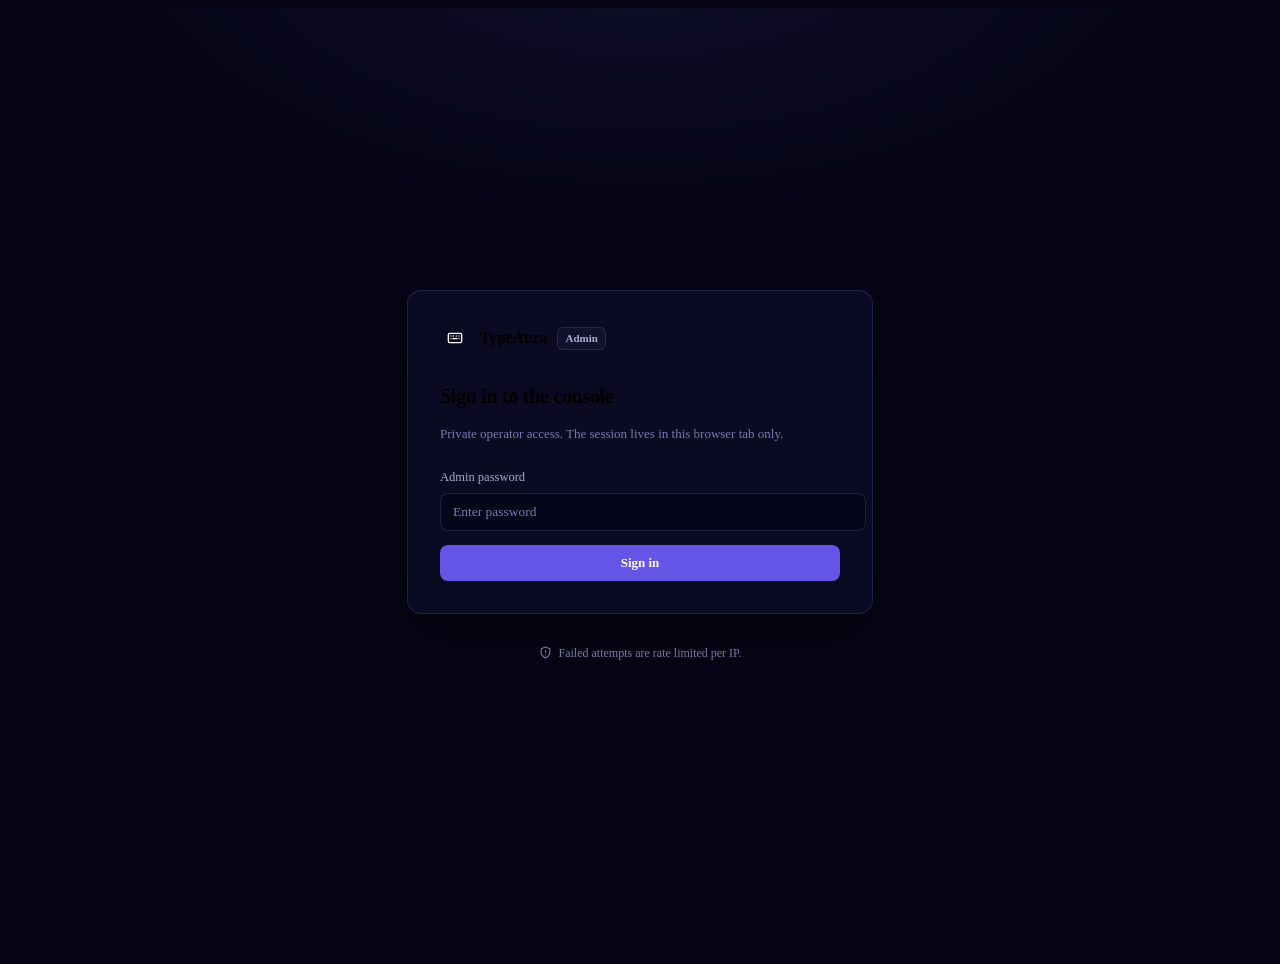
==== commit 6772b179: "Redesign the admin console Flat cards, hairline borders and one control height replace the glow and " ====
--- a/admin.html
+++ b/admin.html
@@ -5,23 +5,19 @@
   <meta name="viewport" content="width=device-width, initial-scale=1.0" />
   <title>TypeAura Admin Console</title>
   <meta name="robots" content="noindex, nofollow" />
-  <meta name="theme-color" content="#7C6CF8" />
+  <meta name="theme-color" content="#050516" />
   <link rel="icon" type="image/png" href="img/icon.png" />
   <link rel="preconnect" href="https://fonts.googleapis.com" />
   <link rel="preconnect" href="https://fonts.gstatic.com" crossorigin />
-  <link href="https://fonts.googleapis.com/css2?family=Inter:wght@400;500;600;700;800&display=swap" rel="stylesheet" />
+  <link href="https://fonts.googleapis.com/css2?family=Inter:wght@400;500;600;700&display=swap" rel="stylesheet" />
   <link rel="stylesheet" href="style.css" />
   <link rel="stylesheet" href="admin.css" />
 </head>
 <body>
 
 <!-- ═══ Icon sprite ═══════════════════════════════════════════════
-     Stroke icons replace the emoji the old console used as iconography.
-     Referenced everywhere as <svg><use href="#i-name"/></svg>. -->
+     Stroke icons, referenced everywhere as <svg><use href="#i-name"/></svg>. -->
 <svg width="0" height="0" style="position:absolute" aria-hidden="true" focusable="false">
-  <defs>
-    <g id="i-base" fill="none" stroke="currentColor" stroke-width="2" stroke-linecap="round" stroke-linejoin="round"></g>
-  </defs>
   <symbol id="i-lock" viewBox="0 0 24 24" fill="none" stroke="currentColor" stroke-width="2" stroke-linecap="round" stroke-linejoin="round"><rect x="3" y="11" width="18" height="11" rx="2"/><path d="M7 11V7a5 5 0 0 1 10 0v4"/></symbol>
   <symbol id="i-keyboard" viewBox="0 0 24 24" fill="none" stroke="currentColor" stroke-width="2" stroke-linecap="round" stroke-linejoin="round"><rect x="2" y="5" width="20" height="14" rx="2"/><path d="M6 9h.01M10 9h.01M14 9h.01M18 9h.01M6 13h.01M18 13h.01M9 13h6"/></symbol>
   <symbol id="i-grid" viewBox="0 0 24 24" fill="none" stroke="currentColor" stroke-width="2" stroke-linecap="round" stroke-linejoin="round"><path d="M3 13h6v8H3zM3 3h6v6H3zM15 3h6v8h-6zM15 15h6v6h-6z"/></symbol>
@@ -50,21 +46,35 @@
   <symbol id="i-expand" viewBox="0 0 24 24" fill="none" stroke="currentColor" stroke-width="2" stroke-linecap="round" stroke-linejoin="round"><path d="M15 3h6v6M9 21H3v-6M21 3l-7 7M3 21l7-7"/></symbol>
   <symbol id="i-flag" viewBox="0 0 24 24" fill="none" stroke="currentColor" stroke-width="2" stroke-linecap="round" stroke-linejoin="round"><path d="M4 22V4a6 6 0 0 1 8 0 6 6 0 0 0 8 0v9a6 6 0 0 1-8 0 6 6 0 0 0-8 0"/></symbol>
   <symbol id="i-gif" viewBox="0 0 24 24" fill="none" stroke="currentColor" stroke-width="2" stroke-linecap="round" stroke-linejoin="round"><rect x="2" y="4" width="20" height="16" rx="2"/><path d="M11 10a2 2 0 1 0 0 4h1v-2M15 9v6M18 9h3M18 12h2.5"/></symbol>
+  <symbol id="i-copy" viewBox="0 0 24 24" fill="none" stroke="currentColor" stroke-width="2" stroke-linecap="round" stroke-linejoin="round"><rect x="9" y="9" width="13" height="13" rx="2"/><path d="M5 15H4a2 2 0 0 1-2-2V4a2 2 0 0 1 2-2h9a2 2 0 0 1 2 2v1"/></symbol>
+  <symbol id="i-chevron-left" viewBox="0 0 24 24" fill="none" stroke="currentColor" stroke-width="2" stroke-linecap="round" stroke-linejoin="round"><path d="m15 18-6-6 6-6"/></symbol>
+  <symbol id="i-chevron-right" viewBox="0 0 24 24" fill="none" stroke="currentColor" stroke-width="2" stroke-linecap="round" stroke-linejoin="round"><path d="m9 18 6-6-6-6"/></symbol>
+  <symbol id="i-arrow-up" viewBox="0 0 24 24" fill="none" stroke="currentColor" stroke-width="2.25" stroke-linecap="round" stroke-linejoin="round"><path d="M12 19V5M5 12l7-7 7 7"/></symbol>
+  <symbol id="i-plus" viewBox="0 0 24 24" fill="none" stroke="currentColor" stroke-width="2" stroke-linecap="round" stroke-linejoin="round"><path d="M12 5v14M5 12h14"/></symbol>
+  <symbol id="i-info" viewBox="0 0 24 24" fill="none" stroke="currentColor" stroke-width="2" stroke-linecap="round" stroke-linejoin="round"><circle cx="12" cy="12" r="10"/><path d="M12 16v-4M12 8h.01"/></symbol>
 </svg>
 
 <!-- ═══ Login ══════════════════════════════════════════════════ -->
 <div class="a-login" id="loginScreen">
   <div class="a-login-card">
-    <div class="a-login-mark"><svg><use href="#i-lock"/></svg></div>
-    <h1>Admin Console</h1>
-    <p>TypeAura operations — private access</p>
+    <div class="a-login-brand">
+      <span class="a-brand-mark"><svg><use href="#i-keyboard"/></svg></span>
+      <span class="a-login-word">TypeAura</span>
+      <span class="a-login-tag">Admin</span>
+    </div>
+    <h1>Sign in to the console</h1>
+    <p>Private operator access. The session lives in this browser tab only.</p>
     <form class="a-login-form" id="loginForm" autocomplete="off">
-      <input type="password" class="a-input" id="adminPassword" placeholder="Admin password"
-             aria-label="Admin password" autocomplete="current-password" />
+      <label class="a-field">
+        <span class="a-field-label">Admin password</span>
+        <input type="password" class="a-input" id="adminPassword" placeholder="Enter password"
+               autocomplete="current-password" />
+      </label>
       <p class="a-error-text a-hidden" id="loginError" role="alert"></p>
-      <button type="submit" class="a-btn a-btn-primary" id="loginBtn" style="width:100%">Sign in</button>
+      <button type="submit" class="a-btn a-btn-primary a-btn-block" id="loginBtn">Sign in</button>
     </form>
   </div>
+  <p class="a-login-foot"><svg><use href="#i-shield"/></svg>Failed attempts are rate limited per IP.</p>
 </div>
 
 <!-- ═══ App shell ══════════════════════════════════════════════ -->
@@ -74,30 +84,36 @@
 
   <aside class="a-sidebar" id="sidebar">
     <div class="a-brand">
-      <div class="a-brand-mark"><svg><use href="#i-keyboard"/></svg></div>
+      <span class="a-brand-mark"><svg><use href="#i-keyboard"/></svg></span>
       <div class="a-brand-text">
         <div class="a-brand-name">TypeAura</div>
-        <div class="a-brand-sub">Admin</div>
+        <div class="a-brand-sub">Admin console</div>
       </div>
     </div>
 
     <nav class="a-nav" aria-label="Sections">
-      <button class="a-nav-item is-active" data-section="overview"><svg><use href="#i-grid"/></svg><span>Overview</span></button>
-      <button class="a-nav-item" data-section="ask"><svg><use href="#i-sparkles"/></svg><span>Ask AI</span></button>
-      <button class="a-nav-item" data-section="devices"><svg><use href="#i-device"/></svg><span>Devices</span><span class="a-nav-count a-hidden" id="navCountDevices"></span></button>
-      <button class="a-nav-item" data-section="aitools"><svg><use href="#i-sparkles"/></svg><span>AI Tools</span></button>
-      <button class="a-nav-item" data-section="apikeys"><svg><use href="#i-key"/></svg><span>API Keys</span></button>
-      <button class="a-nav-item" data-section="crashes"><svg><use href="#i-bug"/></svg><span>Crashes</span><span class="a-nav-count a-hidden" id="navCountCrashes"></span></button>
-      <button class="a-nav-item" data-section="referrals"><svg><use href="#i-gift"/></svg><span>Referrals</span></button>
-      <button class="a-nav-item" data-section="releases"><svg><use href="#i-rocket"/></svg><span>Releases</span></button>
+      <div class="a-nav-group">
+        <span class="a-nav-label">Insights</span>
+        <button class="a-nav-item is-active" data-section="overview"><svg><use href="#i-grid"/></svg><span>Overview</span></button>
+        <button class="a-nav-item" data-section="ask"><svg><use href="#i-sparkles"/></svg><span>Ask AI</span></button>
+        <button class="a-nav-item" data-section="devices"><svg><use href="#i-device"/></svg><span>Devices</span><span class="a-nav-count a-hidden" id="navCountDevices"></span></button>
+        <button class="a-nav-item" data-section="aitools"><svg><use href="#i-zap"/></svg><span>AI usage</span></button>
+        <button class="a-nav-item" data-section="referrals"><svg><use href="#i-gift"/></svg><span>Referrals</span></button>
+      </div>
+      <div class="a-nav-group">
+        <span class="a-nav-label">Operations</span>
+        <button class="a-nav-item" data-section="crashes"><svg><use href="#i-bug"/></svg><span>Crashes</span><span class="a-nav-count is-alert a-hidden" id="navCountCrashes"></span></button>
+        <button class="a-nav-item" data-section="apikeys"><svg><use href="#i-key"/></svg><span>API keys</span></button>
+        <button class="a-nav-item" data-section="releases"><svg><use href="#i-rocket"/></svg><span>Releases &amp; config</span></button>
+      </div>
     </nav>
 
     <div class="a-sidebar-foot">
-      <div class="a-health" id="health" data-state="ok">
+      <div class="a-health" id="health" data-state="ok" title="Backend status">
         <span class="a-health-dot"></span>
         <span id="healthText">Backend healthy</span>
       </div>
-      <button class="a-btn a-btn-ghost" data-action="logout" style="width:100%">
+      <button class="a-btn a-btn-ghost a-btn-sm a-btn-block" data-action="logout" title="Sign out">
         <svg><use href="#i-logout"/></svg><span>Sign out</span>
       </button>
     </div>
@@ -108,10 +124,13 @@
       <button class="a-icon-btn a-burger" data-action="toggle-nav" aria-label="Open navigation">
         <svg><use href="#i-menu"/></svg>
       </button>
-      <h1 id="pageTitle">Overview</h1>
+      <div class="a-topbar-titles">
+        <h1 id="pageTitle">Overview</h1>
+        <p class="a-topbar-sub" id="pageDesc"></p>
+      </div>
       <span class="a-stamp" id="stamp"></span>
-      <button class="a-icon-btn" data-action="refresh" id="refreshBtn" aria-label="Refresh this section" title="Refresh this section">
-        <svg><use href="#i-refresh"/></svg>
+      <button class="a-btn a-btn-ghost a-btn-sm" data-action="refresh" id="refreshBtn" title="Refresh this section">
+        <svg><use href="#i-refresh"/></svg><span>Refresh</span>
       </button>
     </header>
 
@@ -121,116 +140,133 @@
       <section class="a-section is-active" id="sec-overview">
         <div class="a-kpi-row">
           <article class="a-kpi">
-            <div class="a-kpi-top"><span class="a-kpi-icon"><svg><use href="#i-users"/></svg></span><span class="a-kpi-label">Total Installs</span></div>
+            <div class="a-kpi-top"><span class="a-kpi-label">Total installs</span><svg class="a-kpi-icon"><use href="#i-users"/></svg></div>
             <div class="a-kpi-value" id="k-total">—</div>
             <div class="a-kpi-foot" id="k-total-foot"></div>
           </article>
           <article class="a-kpi">
-            <div class="a-kpi-top"><span class="a-kpi-icon"><svg><use href="#i-activity"/></svg></span><span class="a-kpi-label">Daily Active</span></div>
+            <div class="a-kpi-top"><span class="a-kpi-label">Daily active</span><svg class="a-kpi-icon"><use href="#i-activity"/></svg></div>
             <div class="a-kpi-value" id="k-dau">—</div>
+            <div class="a-kpi-foot" id="k-dau-foot"></div>
             <div class="a-kpi-spark" id="k-dau-spark"></div>
           </article>
           <article class="a-kpi">
-            <div class="a-kpi-top"><span class="a-kpi-icon"><svg><use href="#i-clock"/></svg></span><span class="a-kpi-label">Monthly Active</span></div>
+            <div class="a-kpi-top"><span class="a-kpi-label">Monthly active</span><svg class="a-kpi-icon"><use href="#i-clock"/></svg></div>
             <div class="a-kpi-value" id="k-mau">—</div>
             <div class="a-kpi-foot" id="k-mau-foot"></div>
           </article>
           <article class="a-kpi">
-            <div class="a-kpi-top"><span class="a-kpi-icon"><svg><use href="#i-zap"/></svg></span><span class="a-kpi-label">AI Tokens · 30d</span></div>
+            <div class="a-kpi-top"><span class="a-kpi-label">AI tokens · 30 days</span><svg class="a-kpi-icon"><use href="#i-zap"/></svg></div>
             <div class="a-kpi-value" id="k-tokens">—</div>
+            <div class="a-kpi-foot" id="k-tokens-foot"></div>
             <div class="a-kpi-spark" id="k-tokens-spark"></div>
           </article>
         </div>
 
-        <div class="a-stat-strip">
-          <div class="a-stat"><span class="a-stat-label">Weekly Active</span><span class="a-stat-value" id="k-wau">—</span></div>
-          <div class="a-stat"><span class="a-stat-label">Total AI Uses</span><span class="a-stat-value" id="k-ai">—</span></div>
-          <div class="a-stat"><span class="a-stat-label">Voice AI</span><span class="a-stat-value" id="k-voice">—</span></div>
-          <div class="a-stat"><span class="a-stat-label">Lens Uses</span><span class="a-stat-value" id="k-lens">—</span></div>
-          <div class="a-stat"><span class="a-stat-label">Keyboard Opens</span><span class="a-stat-value" id="k-kb">—</span></div>
-          <div class="a-stat"><span class="a-stat-label">App Opens</span><span class="a-stat-value" id="k-app">—</span></div>
-        </div>
-
-        <div class="a-chart-grid">
+        <div class="a-grid-main">
           <section class="a-panel">
             <div class="a-panel-head">
-              <h2>Daily active devices</h2>
+              <div class="a-panel-titles">
+                <h2>Daily active devices</h2>
+                <p class="a-sub">Distinct devices seen each day</p>
+              </div>
               <div class="a-seg" role="group" aria-label="Chart range" id="activeRange">
-                <button type="button" class="a-seg-btn" data-action="active-range" data-range="7" aria-pressed="false">7d</button>
-                <button type="button" class="a-seg-btn is-active" data-action="active-range" data-range="30" aria-pressed="true">30d</button>
+                <button type="button" class="a-seg-btn" data-action="active-range" data-range="7" aria-pressed="false">7 days</button>
+                <button type="button" class="a-seg-btn is-active" data-action="active-range" data-range="30" aria-pressed="true">30 days</button>
               </div>
             </div>
             <div class="a-panel-body"><div class="a-chart-wrap" id="chartActive"></div></div>
           </section>
           <section class="a-panel">
-            <div class="a-panel-head"><h2>Plan mix</h2></div>
+            <div class="a-panel-head">
+              <div class="a-panel-titles">
+                <h2>Plans</h2>
+                <p class="a-sub">Effective tier across all installs</p>
+              </div>
+            </div>
             <div class="a-panel-body"><div id="chartPlans"></div></div>
           </section>
         </div>
 
-        <div class="a-chart-grid">
+        <div class="a-grid-main">
           <section class="a-panel">
-            <div class="a-panel-head"><h2>AI tokens per day</h2><span class="a-chip a-chip-muted">Last 30 days</span></div>
+            <div class="a-panel-head">
+              <div class="a-panel-titles">
+                <h2>AI tokens per day</h2>
+                <p class="a-sub">Spend through the AI proxy, last 30 days</p>
+              </div>
+            </div>
             <div class="a-panel-body"><div class="a-chart-wrap" id="chartTokens"></div></div>
           </section>
           <section class="a-panel">
             <div class="a-panel-head">
-              <h2>Devices by country</h2>
-              <span class="a-chip a-chip-muted">Total · active 7d</span>
+              <div class="a-panel-titles">
+                <h2>Engagement</h2>
+                <p class="a-sub">All-time totals across every device</p>
+              </div>
+            </div>
+            <div class="a-panel-body"><div id="engagePanel"></div></div>
+          </section>
+        </div>
+
+        <section class="a-panel">
+          <div class="a-panel-head">
+            <div class="a-panel-titles">
+              <h2>Markets</h2>
+              <p class="a-sub">Devices by country, split by activity in the last 7 days. Click a row to see its devices.</p>
+            </div>
+            <div class="a-controls">
               <button type="button" class="a-btn a-btn-ghost a-btn-sm" data-action="open-readiness">
-                <svg><use href="#i-expand"/></svg>All countries
+                <svg><use href="#i-flag"/></svg>Country readiness
               </button>
             </div>
-            <div class="a-panel-body"><div id="countryPanel"></div></div>
-          </section>
-        </div>
+          </div>
+          <div id="countryPanel"></div>
+        </section>
       </section>
 
       <!-- ─── Devices ────────────────────────────────────────── -->
       <section class="a-section" id="sec-devices">
         <div class="a-panel">
-          <div class="a-panel-head">
-            <h2>All devices</h2>
-            <div class="a-controls">
-              <label class="a-search">
-                <svg><use href="#i-search"/></svg>
-                <input class="a-input" id="devSearch" placeholder="Search device name or ID…" aria-label="Search devices" />
-              </label>
-              <!-- Options past "All countries" are filled in from stats.countries
-                   once Overview has loaded, so the list only ever offers codes
-                   that actually exist in the data. -->
-              <select class="a-select" id="devCountry" aria-label="Filter devices by country">
-                <option value="">All countries</option>
-              </select>
-              <select class="a-select" id="devFilter" aria-label="Filter devices">
-                <option value="">All users</option>
-                <option value="active7d">Active 7d</option>
-                <option value="active30d">Active 30d</option>
-                <option value="enabled">Keyboard enabled</option>
-                <option value="selected">Keyboard selected</option>
-                <option value="plan_free">Plan: Free</option>
-                <option value="plan_pro">Plan: Pro</option>
-                <option value="plan_max">Plan: Max</option>
-                <option value="plan_paid">Plan: Paid (active)</option>
-                <option value="plan_byok">Plan: BYOK (legacy)</option>
-                <option value="override_set">Has admin override</option>
-              </select>
-              <select class="a-select" id="devSort" aria-label="Sort devices">
-                <option value="last_use_date">Sort: Last active</option>
-                <option value="install_date">Sort: Install date</option>
-                <option value="total_keyboard_opens">Sort: KB opens</option>
-                <option value="total_app_opens">Sort: App opens</option>
-              </select>
-            </div>
-          </div>
-          <div class="a-table-scroll">
+          <div class="a-toolbar">
+            <label class="a-search">
+              <svg><use href="#i-search"/></svg>
+              <input class="a-input" id="devSearch" placeholder="Search device name or ID" aria-label="Search devices" />
+            </label>
+            <!-- Options past "All countries" are filled in from stats.countries
+                 once Overview has loaded, so the list only ever offers codes
+                 that actually exist in the data. -->
+            <select class="a-select" id="devCountry" aria-label="Filter devices by country">
+              <option value="">All countries</option>
+            </select>
+            <select class="a-select" id="devFilter" aria-label="Filter devices">
+              <option value="">All users</option>
+              <option value="active7d">Active 7d</option>
+              <option value="active30d">Active 30d</option>
+              <option value="enabled">Keyboard enabled</option>
+              <option value="selected">Keyboard selected</option>
+              <option value="plan_free">Plan: Free</option>
+              <option value="plan_pro">Plan: Pro</option>
+              <option value="plan_max">Plan: Max</option>
+              <option value="plan_paid">Plan: Paid (active)</option>
+              <option value="plan_byok">Plan: BYOK (legacy)</option>
+              <option value="override_set">Has admin override</option>
+            </select>
+            <select class="a-select" id="devSort" aria-label="Sort devices">
+              <option value="last_use_date">Sort: Last active</option>
+              <option value="install_date">Sort: Install date</option>
+              <option value="total_keyboard_opens">Sort: Keyboard opens</option>
+              <option value="total_app_opens">Sort: App opens</option>
+            </select>
+          </div>
+          <div class="a-table-scroll is-tall">
             <table class="a-table">
               <thead>
                 <tr>
                   <th>Device</th><th>Plan</th><th>Country</th><th>Android</th>
                   <th>Installed</th><th>Last active</th>
-                  <th class="a-right">App</th><th class="a-right">Keyboard</th><th class="a-right">Tokens</th>
-                  <th>Enabled</th><th>Default</th><th>Theme</th>
+                  <th class="a-right">App opens</th><th class="a-right">KB opens</th><th class="a-right">Tokens</th>
+                  <th>Keyboard</th><th>Theme</th>
                 </tr>
               </thead>
               <tbody id="devBody"></tbody>
@@ -240,81 +276,85 @@
         </div>
       </section>
 
-      <!-- ─── AI Tools ───────────────────────────────────────── -->
+      <!-- ─── AI usage ───────────────────────────────────────── -->
       <section class="a-section" id="sec-aitools">
         <div class="a-panel">
+          <div class="a-toolbar">
+            <label class="a-search">
+              <svg><use href="#i-search"/></svg>
+              <input class="a-input" id="aiSearch" placeholder="Search device" aria-label="Search devices" />
+            </label>
+            <select class="a-select" id="aiSort" aria-label="Sort by tool">
+              <option value="total_ai_uses">Sort: Keyboard AI</option>
+              <option value="total_voice_ai_uses">Sort: Voice AI</option>
+              <option value="total_lens_translate">Sort: Lens translate</option>
+              <option value="total_lens_reply">Sort: Lens reply</option>
+            </select>
+            <div class="a-legend" id="aiLegend"></div>
+          </div>
+          <div class="a-table-scroll is-tall">
+            <table class="a-table">
+              <thead>
+                <tr>
+                  <th>Device</th><th>Keyboard AI</th><th>Voice AI</th>
+                  <th>Lens translate</th><th>Lens reply</th><th>Top feature</th><th class="a-right">Total</th>
+                </tr>
+              </thead>
+              <tbody id="aiBody"></tbody>
+            </table>
+          </div>
+          <div class="a-pager" id="aiPager"></div>
+        </div>
+      </section>
+
+      <!-- ─── API keys ───────────────────────────────────────── -->
+      <section class="a-section" id="sec-apikeys">
+        <div class="a-metrics" id="keySummary" style="--n:4"></div>
+        <div class="a-panel">
           <div class="a-panel-head">
-            <h2>AI tool usage per device</h2>
+            <div class="a-panel-titles">
+              <h2>Groq keys</h2>
+              <p class="a-sub">Checks run from the server against Groq. The browser cannot call Groq directly.</p>
+            </div>
             <div class="a-controls">
-              <label class="a-search">
-                <svg><use href="#i-search"/></svg>
-                <input class="a-input" id="aiSearch" placeholder="Search device…" aria-label="Search devices" />
-              </label>
-              <select class="a-select" id="aiSort" aria-label="Sort by tool">
-                <option value="total_ai_uses">Sort: Keyboard AI</option>
-                <option value="total_voice_ai_uses">Sort: Voice AI</option>
-                <option value="total_lens_translate">Sort: Lens translate</option>
-                <option value="total_lens_reply">Sort: Lens reply</option>
-              </select>
-            </div>
-          </div>
-          <div class="a-legend" id="aiLegend"></div>
+              <button class="a-btn a-btn-ghost a-btn-sm" data-action="check-limits" id="checkLimitsBtn"><svg><use href="#i-shield"/></svg>Refresh limits</button>
+              <button class="a-btn a-btn-primary a-btn-sm" data-action="check-keys" id="checkKeysBtn"><svg><use href="#i-zap"/></svg>Run health check</button>
+            </div>
+          </div>
           <div class="a-table-scroll">
             <table class="a-table">
               <thead>
                 <tr>
-                  <th>Device</th><th>Keyboard AI</th><th>Voice AI</th>
-                  <th>Lens translate</th><th>Lens reply</th><th>Top tool</th><th class="a-right">Total</th>
+                  <th class="a-col-idx">#</th><th>Key</th><th>Health</th><th>Rate limit</th>
+                  <th class="a-right">Latency</th><th>Model</th><th>Checked</th><th class="a-right"><span class="a-sr">Actions</span></th>
                 </tr>
               </thead>
-              <tbody id="aiBody"></tbody>
+              <tbody id="keyBody"></tbody>
             </table>
-          </div>
-          <div class="a-pager" id="aiPager"></div>
-        </div>
-      </section>
-
-      <!-- ─── API Keys ───────────────────────────────────────── -->
-      <section class="a-section" id="sec-apikeys">
-        <div class="a-panel">
-          <div class="a-panel-head">
-            <h2>Groq key health</h2>
-            <p class="a-sub">Each check live-tests every key against Groq from the server — the browser can't call Groq directly.</p>
-            <div class="a-controls">
-              <button class="a-btn a-btn-ghost a-btn-sm" data-action="check-keys" id="checkKeysBtn"><svg><use href="#i-zap"/></svg>Run health check</button>
-              <button class="a-btn a-btn-ghost a-btn-sm" data-action="check-limits" id="checkLimitsBtn"><svg><use href="#i-shield"/></svg>Refresh limit status</button>
-            </div>
-          </div>
-          <div class="a-panel-body">
-            <div class="a-key-chips" id="keySummary" style="margin-bottom:14px"></div>
-            <div class="a-key-grid" id="keyGrid"></div>
           </div>
         </div>
       </section>
 
       <!-- ─── Crashes ────────────────────────────────────────── -->
       <section class="a-section" id="sec-crashes">
-        <div class="a-stat-strip" id="crashStats" style="grid-template-columns:repeat(3,minmax(0,1fr))">
-          <div class="a-stat"><span class="a-stat-label">Crash groups</span><span class="a-stat-value" id="c-groups">—</span></div>
-          <div class="a-stat"><span class="a-stat-label">Occurrences (page)</span><span class="a-stat-value" id="c-occ">—</span></div>
-          <div class="a-stat"><span class="a-stat-label">Devices affected (page)</span><span class="a-stat-value" id="c-dev">—</span></div>
+        <div class="a-metrics" style="--n:3">
+          <div class="a-metric"><span class="a-metric-label">Crash groups</span><span class="a-metric-value" id="c-groups">—</span></div>
+          <div class="a-metric"><span class="a-metric-label">Occurrences on this page</span><span class="a-metric-value" id="c-occ">—</span></div>
+          <div class="a-metric"><span class="a-metric-label">Devices affected on this page</span><span class="a-metric-value" id="c-dev">—</span></div>
         </div>
         <div class="a-panel">
-          <div class="a-panel-head">
-            <h2>Crash groups</h2>
-            <div class="a-controls">
-              <label class="a-search">
-                <svg><use href="#i-search"/></svg>
-                <input class="a-input" id="crashSearch" placeholder="Search error message…" aria-label="Search crashes" />
-              </label>
-              <select class="a-select" id="crashSort" aria-label="Sort crashes">
-                <option value="last_seen">Sort: Last seen</option>
-                <option value="occurrences">Sort: Occurrences</option>
-                <option value="first_seen">Sort: First seen</option>
-              </select>
-            </div>
-          </div>
-          <div class="a-table-scroll">
+          <div class="a-toolbar">
+            <label class="a-search">
+              <svg><use href="#i-search"/></svg>
+              <input class="a-input" id="crashSearch" placeholder="Search error message" aria-label="Search crashes" />
+            </label>
+            <select class="a-select" id="crashSort" aria-label="Sort crashes">
+              <option value="last_seen">Sort: Last seen</option>
+              <option value="occurrences">Sort: Occurrences</option>
+              <option value="first_seen">Sort: First seen</option>
+            </select>
+          </div>
+          <div class="a-table-scroll is-tall">
             <table class="a-table">
               <thead>
                 <tr><th>Error</th><th>Type</th><th class="a-right">Count</th><th class="a-right">Devices</th><th>Last seen</th><th>First seen</th></tr>
@@ -326,65 +366,75 @@
         </div>
       </section>
 
-      <!-- ─── Releases & config ──────────────────────────────── -->
+      <!-- ─── Referrals ──────────────────────────────────────── -->
       <section class="a-section" id="sec-referrals">
         <!-- Qualification rate is the number that matters: the share of invited
              installs that ever set the keyboard up. If it collapses, either the
              bar is wrong or the invites are not real people. -->
         <div class="a-kpi-row">
           <article class="a-kpi">
-            <div class="a-kpi-top"><span class="a-kpi-icon"><svg><use href="#i-gift"/></svg></span><span class="a-kpi-label">Codes redeemed</span></div>
+            <div class="a-kpi-top"><span class="a-kpi-label">Codes redeemed</span><svg class="a-kpi-icon"><use href="#i-gift"/></svg></div>
             <div class="a-kpi-value" id="refClaims">—</div>
             <div class="a-kpi-foot" id="refClaimsFoot"></div>
           </article>
           <article class="a-kpi">
-            <div class="a-kpi-top"><span class="a-kpi-icon"><svg><use href="#i-check"/></svg></span><span class="a-kpi-label">Qualified</span></div>
+            <div class="a-kpi-top"><span class="a-kpi-label">Qualified</span><svg class="a-kpi-icon"><use href="#i-check"/></svg></div>
             <div class="a-kpi-value" id="refQualified">—</div>
             <div class="a-kpi-foot" id="refQualifiedFoot"></div>
           </article>
           <article class="a-kpi">
-            <div class="a-kpi-top"><span class="a-kpi-icon"><svg><use href="#i-clock"/></svg></span><span class="a-kpi-label">Waiting on setup</span></div>
+            <div class="a-kpi-top"><span class="a-kpi-label">Waiting on setup</span><svg class="a-kpi-icon"><use href="#i-clock"/></svg></div>
             <div class="a-kpi-value" id="refPending">—</div>
             <div class="a-kpi-foot">Referrer is not paid until these qualify</div>
           </article>
           <article class="a-kpi">
-            <div class="a-kpi-top"><span class="a-kpi-icon"><svg><use href="#i-zap"/></svg></span><span class="a-kpi-label">Bonuses running</span></div>
+            <div class="a-kpi-top"><span class="a-kpi-label">Bonuses running</span><svg class="a-kpi-icon"><use href="#i-zap"/></svg></div>
             <div class="a-kpi-value" id="refLive">—</div>
             <div class="a-kpi-foot" id="refLiveFoot"></div>
           </article>
         </div>
 
-        <section class="a-panel">
-          <div class="a-panel-head">
-            <h2>Top referrers</h2>
-            <p class="a-sub">Grouped by device hardware, so a reinstall is not counted as a second person. A row with many claims and few qualified is what a farm looks like.</p>
-          </div>
-          <div class="a-table-scroll">
-            <table class="a-table">
-              <thead><tr><th>Device</th><th>Invited</th><th>Qualified</th><th>Waiting</th><th>Capped</th><th>Last invite</th></tr></thead>
-              <tbody id="refTopBody"><tr><td colspan="6" class="a-empty">Loading…</td></tr></tbody>
-            </table>
-          </div>
-        </section>
-
-        <section class="a-panel">
-          <div class="a-panel-head">
-            <h2>Program settings</h2>
-            <p class="a-sub">Live values. Change them in Releases &amp; Config — they reach devices on the next ping, with no app release.</p>
-          </div>
-          <div class="a-panel-body">
-            <dl class="a-kv" id="refConfig"></dl>
-          </div>
-        </section>
+        <div class="a-grid-main">
+          <section class="a-panel">
+            <div class="a-panel-head">
+              <div class="a-panel-titles">
+                <h2>Top referrers</h2>
+                <p class="a-sub">Grouped by device hardware, so a reinstall is not a second person. Many invites with few qualified is what a farm looks like.</p>
+              </div>
+            </div>
+            <div class="a-table-scroll">
+              <table class="a-table">
+                <thead><tr><th>Device</th><th class="a-right">Invited</th><th class="a-right">Qualified</th><th class="a-right">Waiting</th><th>Capped</th><th>Last invite</th></tr></thead>
+                <tbody id="refTopBody"><tr class="a-state-row"><td colspan="6">Loading…</td></tr></tbody>
+              </table>
+            </div>
+          </section>
+
+          <section class="a-panel">
+            <div class="a-panel-head">
+              <div class="a-panel-titles">
+                <h2>Program settings</h2>
+                <p class="a-sub">Live values. They reach devices on the next ping, with no app release.</p>
+              </div>
+            </div>
+            <div class="a-panel-body">
+              <dl class="a-kv" id="refConfig"></dl>
+            </div>
+          </section>
+        </div>
       </section>
 
       <!-- ─── Ask AI ─────────────────────────────────────────── -->
       <section class="a-section" id="sec-ask">
         <section class="a-panel a-ask">
           <div class="a-panel-head">
-            <h2>Ask your data</h2>
-            <button class="a-btn a-btn-ghost a-btn-sm" data-action="ask-new">New chat</button>
-            <p class="a-sub">Plain-language questions, answered from live MongoDB with read-only queries. Private fields are never read.</p>
+            <div class="a-panel-titles">
+              <h2>Data analyst</h2>
+              <p class="a-sub">Answers come from live MongoDB through read-only queries. Private fields are never read.</p>
+            </div>
+            <div class="a-controls">
+              <button class="a-btn a-btn-ghost a-btn-sm" data-action="ask-new"><svg><use href="#i-plus"/></svg>New chat</button>
+            </div>
           </div>
           <div class="a-ask-log" id="askLog" aria-live="polite"></div>
           <div class="a-ask-chips" id="askChips">
@@ -396,67 +446,90 @@
             <button class="a-ask-chip" data-action="ask-chip">Pichle 30 din me install karne walo me se kitne abhi bhi active hain?</button>
           </div>
           <form class="a-ask-form" id="askForm">
-            <textarea class="a-textarea" id="askInput" rows="2" maxlength="2000"
-                      placeholder="Kuch bhi poochho… e.g. How many new installs from India this week?"></textarea>
-            <button class="a-btn a-btn-primary" type="submit" id="askSend">
-              <svg><use href="#i-sparkles"/></svg><span>Ask</span>
-            </button>
+            <div class="a-ask-box">
+              <textarea class="a-ask-input" id="askInput" rows="1" maxlength="2000" aria-label="Question"
+                        placeholder="Kuch bhi poochho… e.g. How many new installs from India this week?"></textarea>
+              <button class="a-btn a-btn-primary a-ask-send" type="submit" id="askSend" aria-label="Send question">
+                <svg><use href="#i-arrow-up"/></svg>
+              </button>
+            </div>
+            <p class="a-ask-hint">Enter to send, Shift+Enter for a new line. Every answer lists the queries it ran.</p>
           </form>
         </section>
       </section>
 
+      <!-- ─── Releases & config ──────────────────────────────── -->
       <section class="a-section" id="sec-releases">
-        <div class="a-kpi-row" style="grid-template-columns:minmax(0,1fr)">
-          <article class="a-kpi">
-            <div class="a-kpi-top"><span class="a-kpi-icon"><svg><use href="#i-rocket"/></svg></span><span class="a-kpi-label">Current live version</span></div>
-            <div class="a-kpi-value" id="liveVersion">—</div>
-            <div class="a-kpi-foot" id="liveMeta"></div>
-          </article>
+        <div class="a-grid-release">
+          <section class="a-panel">
+            <div class="a-panel-head">
+              <div class="a-panel-titles">
+                <h2>Publish an update</h2>
+                <p class="a-sub">Every installed device is told about it on its next update check.</p>
+              </div>
+            </div>
+            <div class="a-panel-body">
+              <div class="a-form-grid">
+                <div class="a-form-row">
+                  <label class="a-field">
+                    <span class="a-field-label">Version <span class="a-req">*</span></span>
+                    <input class="a-input" id="uvVersion" placeholder="e.g. 3.0.1" inputmode="decimal" />
+                  </label>
+                  <label class="a-field">
+                    <span class="a-field-label">Title <span class="a-req">*</span></span>
+                    <input class="a-input" id="uvTitle" placeholder="e.g. Speed &amp; stability" />
+                  </label>
+                </div>
+                <label class="a-field">
+                  <span class="a-field-label">Highlights</span>
+                  <textarea class="a-textarea" id="uvHighlights" rows="5" placeholder="New AI shortcut&#10;Faster keyboard&#10;Bug fixes"></textarea>
+                  <span class="a-field-hint">One per line. Blank lines are dropped.</span>
+                </label>
+              </div>
+            </div>
+            <div class="a-panel-foot">
+              <span class="a-action-status" id="uvStatus"></span>
+              <button class="a-btn a-btn-primary" data-action="publish"><svg><use href="#i-rocket"/></svg>Publish update</button>
+            </div>
+          </section>
+
+          <section class="a-panel a-live">
+            <div class="a-panel-head">
+              <div class="a-panel-titles">
+                <h2>Live version</h2>
+                <p class="a-sub">What the in-app update checker reports right now</p>
+              </div>
+              <span class="a-chip a-chip-ok"><svg><use href="#i-check"/></svg>Published</span>
+            </div>
+            <div class="a-panel-body">
+              <div class="a-live-version" id="liveVersion">—</div>
+              <div class="a-live-meta" id="liveMeta"></div>
+              <ul class="a-live-list" id="liveHighlights"></ul>
+            </div>
+          </section>
+        </div>
+
+        <div class="a-section-head">
+          <div>
+            <h2>Remote config</h2>
+            <p>Applied on each device's next ping. No app release needed.</p>
+          </div>
+          <p class="a-action-status" id="configStatus"></p>
         </div>
 
         <section class="a-panel">
           <div class="a-panel-head">
-            <h2>Publish an update</h2>
-            <p class="a-sub">Notifies every installed device on its next check.</p>
-          </div>
-          <div class="a-panel-body">
-            <div class="a-form-grid">
-              <label class="a-field">
-                <span class="a-field-label">Version <span class="a-req">*</span></span>
-                <input class="a-input" id="uvVersion" placeholder="e.g. 3.0.1" inputmode="decimal" />
-              </label>
-              <label class="a-field">
-                <span class="a-field-label">Title <span class="a-req">*</span></span>
-                <input class="a-input" id="uvTitle" placeholder="e.g. Speed &amp; stability" />
-              </label>
-              <label class="a-field">
-                <span class="a-field-label">Highlights</span>
-                <textarea class="a-textarea" id="uvHighlights" rows="5" placeholder="New AI shortcut&#10;Faster keyboard&#10;Bug fixes"></textarea>
-                <span class="a-field-hint">One per line. Blank lines are dropped.</span>
-              </label>
-              <div class="a-form-foot">
-                <button class="a-btn a-btn-primary" data-action="publish"><svg><use href="#i-rocket"/></svg>Publish update</button>
-                <span class="a-action-status" id="uvStatus"></span>
-              </div>
-            </div>
-          </div>
-        </section>
-
-        <section class="a-panel">
-          <div class="a-panel-head">
-            <h2>Remote config</h2>
-            <p class="a-sub">Feature switches applied on each device's next ping — no app release needed.</p>
-          </div>
-          <div class="a-panel-body">
+            <div class="a-panel-titles"><h2>Feature flags</h2></div>
+          </div>
+          <div class="a-panel-body a-rows">
 
             <div class="a-switch-row">
               <div class="a-switch-copy">
                 <div class="a-switch-title">Paid plans <span class="a-chip a-chip-info">Pro &amp; Max</span></div>
                 <p class="a-switch-desc">
-                  One switch covers both paid tiers. When off, both cards show “Coming Soon” with a
-                  Notify-me button. When on, Pro (₹299 / ₹2,249) and Max (₹499 / ₹3,749) become
-                  purchasable — the Google Play service-account creds must already be set in
-                  Vercel or checkout fails.
+                  One switch covers both paid tiers. Off: both cards show “Coming Soon” with a Notify-me
+                  button. On: Pro (₹299 / ₹2,249) and Max (₹499 / ₹3,749) become purchasable. The Google
+                  Play service-account creds must already be set in Vercel or checkout fails.
                 </p>
               </div>
               <div class="a-switch-side">
@@ -469,8 +542,8 @@
               <div class="a-switch-copy">
                 <div class="a-switch-title">GIF keyboard</div>
                 <p class="a-switch-desc">
-                  Global kill-switch for the GIF tab in the emoji panel. When off, <code>/api/gif</code>
-                  stops serving and the tab shows “GIFs unavailable”. Needs a Giphy key in Vercel to work at all.
+                  Global kill-switch for the GIF tab in the emoji panel. Off: <code>/api/gif</code> stops
+                  serving and the tab shows “GIFs unavailable”. Needs a Giphy key in Vercel to work at all.
                 </p>
               </div>
               <div class="a-switch-side">
@@ -483,8 +556,8 @@
               <div class="a-switch-copy">
                 <div class="a-switch-title">Referrals</div>
                 <p class="a-switch-desc">
-                  Invite codes and the bonus tokens they grant. Off by default — the app hides the
-                  invite row entirely, so turning this on is what makes the feature exist.
+                  Invite codes and the bonus tokens they grant. Off by default: the app hides the invite
+                  row entirely, so turning this on is what makes the feature exist.
                 </p>
               </div>
               <div class="a-switch-side">
@@ -492,6 +565,32 @@
                 <button class="a-switch" id="referralSwitch" role="switch" aria-checked="false" aria-label="Referrals" data-action="toggle-referral"></button>
               </div>
             </div>
+
+            <div class="a-switch-row">
+              <div class="a-switch-copy">
+                <div class="a-switch-title">Bring Your Own Key <span class="a-chip a-chip-muted">legacy</span></div>
+                <p class="a-switch-desc">
+                  BYOK was removed from the app. This only reaches old builds still in the wild (≤ v2.0.x).
+                  Off: those users fall back to the Free quota. Stored keys are kept.
+                </p>
+              </div>
+              <div class="a-switch-side">
+                <span class="a-switch-state" id="byokState">—</span>
+                <button class="a-switch" id="byokSwitch" role="switch" aria-checked="false" aria-label="Bring your own key" data-action="toggle-byok"></button>
+              </div>
+            </div>
+          </div>
+        </section>
+
+        <section class="a-panel">
+          <div class="a-panel-head">
+            <div class="a-panel-titles">
+              <h2>Free tier limits</h2>
+              <p class="a-sub">These change what existing users get, on every device at once.</p>
+            </div>
+            <span class="a-chip a-chip-warn"><svg><use href="#i-alert"/></svg>Pricing</span>
+          </div>
+          <div class="a-panel-body a-rows">
 
             <!-- The one value here that changes what users get rather than
                  whether a feature exists. It lands on EVERY live device on its
@@ -500,17 +599,20 @@
                  showing 10,000 locally and fail its AI calls in between. -->
             <div class="a-switch-row">
               <div class="a-switch-copy">
-                <div class="a-switch-title">Free daily tokens <span class="a-chip a-chip-warn">pricing</span></div>
+                <div class="a-switch-title">Daily AI tokens</div>
                 <p class="a-switch-desc">
-                  The Free tier's daily budget, applied to every device at once. Check
-                  <code>scripts/token-distribution.js</code> before moving it — the number to read is the
-                  wall cadence for engaged users, not the average.
+                  The Free tier's daily budget. Check <code>scripts/token-distribution.js</code> before
+                  moving it: the number to read is the wall cadence for engaged users, not the average.
                 </p>
-                <div class="a-actions" style="margin-top:10px">
-                  <input class="a-input" id="freeTokensInput" inputmode="numeric" style="max-width:160px" placeholder="10000" />
-                  <button class="a-btn a-btn-primary a-btn-sm" data-action="save-free-tokens">Apply</button>
-                  <span class="a-action-status" id="freeTokensStatus"></span>
+              </div>
+              <div class="a-limit">
+                <div class="a-input-group">
+                  <input class="a-input" id="freeTokensInput" inputmode="numeric" placeholder="10000" aria-label="Free daily tokens" />
+                  <span class="a-input-suffix">tokens / day</span>
                 </div>
+                <button class="a-btn a-btn-ghost" data-action="save-free-tokens">Apply</button>
+                <span class="a-field-hint" id="freeTokensHint"></span>
+                <span class="a-action-status" id="freeTokensStatus"></span>
               </div>
             </div>
 
@@ -519,45 +621,34 @@
                  spend tokens, so this is its own lever — the Groq-cost one. -->
             <div class="a-switch-row">
               <div class="a-switch-copy">
-                <div class="a-switch-title">Free AI voice minutes <span class="a-chip a-chip-warn">pricing</span></div>
+                <div class="a-switch-title">AI voice minutes</div>
                 <p class="a-switch-desc">
-                  Daily Whisper dictation for the Free tier, in minutes (0–15). <code>0</code> turns AI voice
-                  off for Free only; Pro (30 min) and Max (120 min) are unaffected.
+                  Daily Whisper dictation for Free. <code>0</code> turns AI voice off for Free only;
+                  Pro (30 min) and Max (120 min) are unaffected.
                 </p>
-                <div class="a-actions" style="margin-top:10px">
-                  <input class="a-input" id="sttFreeInput" inputmode="decimal" style="max-width:160px" placeholder="3" />
-                  <button class="a-btn a-btn-primary a-btn-sm" data-action="save-stt-free">Apply</button>
-                  <span class="a-action-status" id="sttFreeStatus"></span>
+              </div>
+              <div class="a-limit">
+                <div class="a-input-group">
+                  <input class="a-input" id="sttFreeInput" inputmode="decimal" placeholder="3" aria-label="Free AI voice minutes" />
+                  <span class="a-input-suffix">min / day</span>
                 </div>
-              </div>
-            </div>
-
-            <div class="a-switch-row">
-              <div class="a-switch-copy">
-                <div class="a-switch-title">Bring Your Own Key <span class="a-chip a-chip-muted">legacy</span></div>
-                <p class="a-switch-desc">
-                  BYOK was removed from the app — this only reaches old builds still in the wild (≤ v2.0.x).
-                  When off, those users fall back to the Free quota. Stored keys are kept.
-                </p>
-              </div>
-              <div class="a-switch-side">
-                <span class="a-switch-state" id="byokState">—</span>
-                <button class="a-switch" id="byokSwitch" role="switch" aria-checked="false" aria-label="Bring your own key" data-action="toggle-byok"></button>
-              </div>
-            </div>
-
-            <div class="a-switch-row">
-              <div class="a-switch-copy">
-                <div class="a-switch-title">Gated AI tools</div>
-                <p class="a-switch-desc">
-                  Tools selected here are locked behind a paid plan for every device. Leave all off to keep
-                  the whole AI suite available on the Free tier.
-                </p>
-                <div class="a-pill-set" id="gatedTools"></div>
-              </div>
-            </div>
-
-            <p class="a-action-status" id="configStatus" style="margin-top:14px"></p>
+                <button class="a-btn a-btn-ghost" data-action="save-stt-free">Apply</button>
+                <span class="a-field-hint" id="sttFreeHint"></span>
+                <span class="a-action-status" id="sttFreeStatus"></span>
+              </div>
+            </div>
+          </div>
+        </section>
+
+        <section class="a-panel">
+          <div class="a-panel-head">
+            <div class="a-panel-titles">
+              <h2>Gated AI tools</h2>
+              <p class="a-sub">Selected tools are locked behind a paid plan for every device. Leave all off to keep the whole AI suite on Free.</p>
+            </div>
+          </div>
+          <div class="a-panel-body">
+            <div class="a-pill-set" id="gatedTools"></div>
           </div>
         </section>
       </section>
@@ -570,7 +661,10 @@
 <div class="a-scrim" id="scrim" data-action="close-drawer"></div>
 <aside class="a-drawer" id="drawer" role="dialog" aria-modal="true" aria-labelledby="drawerTitle" aria-hidden="true">
   <div class="a-drawer-head">
-    <h2 id="drawerTitle">Details</h2>
+    <div class="a-drawer-titles">
+      <h2 id="drawerTitle">Details</h2>
+      <div class="a-drawer-meta" id="drawerMeta"></div>
+    </div>
     <button class="a-icon-btn" data-action="close-drawer" aria-label="Close details"><svg><use href="#i-close"/></svg></button>
   </div>
   <div class="a-drawer-body" id="drawerBody"></div>
@@ -583,7 +677,7 @@
 <div class="a-full" id="readiness" role="dialog" aria-modal="true" aria-labelledby="readyTitle" aria-hidden="true">
   <header class="a-full-head">
     <div class="a-full-title">
-      <svg class="a-full-icon"><use href="#i-flag"/></svg>
+      <span class="a-full-icon"><svg><use href="#i-flag"/></svg></span>
       <div>
         <h2 id="readyTitle">Country readiness</h2>
         <p class="a-full-sub" id="readySub">Tick a country once the app and the keyboard are ready for it.</p>
@@ -596,7 +690,7 @@
   <div class="a-full-tools">
     <label class="a-search">
       <svg><use href="#i-search"/></svg>
-      <input type="search" class="a-input" id="readySearch" placeholder="Search country or code…" autocomplete="off">
+      <input type="search" class="a-input" id="readySearch" placeholder="Search country or code" autocomplete="off">
     </label>
     <div class="a-seg" role="group" aria-label="Filter countries" id="readyFilter">
       <button type="button" class="a-seg-btn is-active" data-action="ready-filter" data-filter="all" aria-pressed="true">All</button>
@@ -613,8 +707,11 @@
 <!-- ═══ Confirm dialog ═════════════════════════════════════════ -->
 <div class="a-dialog" id="dialog" role="alertdialog" aria-modal="true" aria-labelledby="dialogTitle" aria-hidden="true">
   <div class="a-dialog-box">
-    <h2 id="dialogTitle">Are you sure?</h2>
-    <p id="dialogText"></p>
+    <span class="a-dialog-icon"><svg><use href="#i-alert"/></svg></span>
+    <div class="a-dialog-copy">
+      <h2 id="dialogTitle">Are you sure?</h2>
+      <p id="dialogText"></p>
+    </div>
     <div class="a-dialog-actions">
       <button class="a-btn a-btn-ghost" data-action="dialog-cancel">Cancel</button>
       <button class="a-btn a-btn-primary" id="dialogConfirm">Confirm</button>
--- a/admin.css
+++ b/admin.css
@@ -1,29 +1,58 @@
 /* Developed by Himanshu Kashyap
    TypeAura Admin Console — dashboard styles.
 
-   Layers on top of style.css: every colour, radius, shadow and spacing value
-   comes from that file's :root. Nothing here re-declares a base palette. The
-   only new tokens are the ones a data console needs and the marketing site
-   doesn't have — chart series colours and the shell's fixed dimensions.
+   Layers on top of style.css, which owns the brand tokens (--accent, --green,
+   --red, --font …). This file adds the tokens an operations console needs and
+   the marketing site doesn't: flat card surfaces, hairline borders, control
+   heights and the chart series.
+
+   Direction: a working tool, not a landing page. Flat surfaces, one border
+   weight, no glow, no gradient text, numbers in plain ink. Colour is spent on
+   data and on state, nowhere else.
 
    Naming: every class is prefixed `a-` so nothing can collide with the shared
    stylesheet's component classes. */
 
 :root {
   /* ── Shell geometry ── */
-  --a-sidebar-w: 244px;
-  --a-rail-w:    76px;
-  --a-topbar-h:  62px;
+  --a-sidebar-w: 248px;
+  --a-rail-w:    72px;
+  --a-topbar-h:  64px;
 
   /* ── Surfaces ──
-     Panels are translucent white over the page background (the site's
-     .stat-card material), never opaque grey — that's what makes them read as
-     the same product. --a-surface is the *resolved* colour behind a panel and
-     is what the chart palette was validated against. */
-  --a-surface:      #0A0A22;
-  --a-panel:        linear-gradient(180deg, rgba(255,255,255,0.035), rgba(255,255,255,0.008));
-  --a-panel-hover:  linear-gradient(180deg, rgba(255,255,255,0.055), rgba(255,255,255,0.015));
-  --a-inset:        rgba(3, 3, 17, 0.55);
+     --a-surface is the card colour AND the surface the chart palette below
+     was validated against. Cards are flat on purpose: the old translucent
+     gradient made the resolved colour behind a chart drift from the value the
+     palette was checked on. */
+  --a-bg:      #050516;
+  --a-side:    #07071B;
+  --a-surface: #0A0A22;          /* = --card-solid */
+  --a-raised:  #11112D;
+  --a-inset:   #06061A;
+  --a-hover:   rgba(150, 140, 255, 0.045);
+
+  --a-line:   rgba(150, 140, 255, 0.10);
+  --a-line-2: rgba(150, 140, 255, 0.17);
+  --a-line-3: rgba(150, 140, 255, 0.34);
+
+  /* ── Ink ── --a-text-3 is the smallest legible text (≈4.8:1 on the card). */
+  --a-text:   #EEEEFF;
+  --a-text-2: #A9A9CC;
+  --a-text-3: #7A7AA8;
+
+  /* ── Action ── a step deeper than --accent so white label text clears
+     4.5:1 (#7C6CF8 only reaches 3.9:1). */
+  --a-primary:       #6455E6;
+  --a-primary-hover: #7062F0;
+  --a-ring: 0 0 0 3px rgba(124, 108, 248, 0.32);
+
+  --a-r:    12px;
+  --a-r-sm: 8px;
+  --a-r-xs: 6px;
+  --a-h:    36px;
+  --a-h-sm: 30px;
+
+  --a-shadow-pop: 0 20px 50px rgba(0, 0, 0, 0.55), 0 0 0 1px var(--a-line-2);
 
   /* ── Chart series ──
      Validated with the dataviz validator against surface #0A0A22, dark-mode
@@ -52,8 +81,7 @@
 ═══════════════════════════════════════════════════════════════ */
 
 /* style.css has no global control reset — it only ever styles .btn-* on
-   anchors. The console is built out of real <button>/<input> elements, so they
-   need one here. */
+   anchors. The console is built out of real <button>/<input> elements. */
 button, input, select, textarea {
   font-family: inherit;
   font-size: inherit;
@@ -65,21 +93,56 @@
   cursor: pointer;
   line-height: 1.2;
 }
-button:disabled { cursor: not-allowed; opacity: 0.55; }
+button:disabled { cursor: not-allowed; opacity: 0.5; }
 
 body {
-  /* 1.65 from style.css is a reading measure; a dense table UI wants tighter. */
-  line-height: 1.5;
-  background:
-    radial-gradient(1200px 620px at 8% -12%, rgba(124, 108, 248, 0.10), transparent 62%),
-    radial-gradient(900px 520px at 96% -6%, rgba(34, 211, 238, 0.055), transparent 60%),
-    var(--bg);
-  background-attachment: fixed;
+  background: var(--a-bg);
+  font-size: 14px;
+  line-height: 1.5;            /* style.css's 1.65 is a reading measure */
   min-height: 100vh;
 }
 
-/* Numerals line up in columns wherever a figure is compared to another. */
+.a-app :focus-visible,
+.a-login :focus-visible,
+.a-drawer :focus-visible,
+.a-full :focus-visible,
+.a-dialog :focus-visible {
+  outline: 2px solid var(--accent);
+  outline-offset: 2px;
+}
+
+code {
+  font-family: ui-monospace, SFMono-Regular, Menlo, Consolas, monospace;
+  font-size: 0.88em;
+  padding: 1px 5px;
+  border-radius: 4px;
+  background: rgba(255, 255, 255, 0.06);
+  color: var(--a-text);
+}
+
+/* Quiet, thin scrollbars inside the console's own scroll regions. */
+.a-app *, .a-drawer *, .a-full * { scrollbar-width: thin; scrollbar-color: rgba(150,140,255,0.22) transparent; }
+.a-app ::-webkit-scrollbar, .a-drawer ::-webkit-scrollbar, .a-full ::-webkit-scrollbar { width: 10px; height: 10px; }
+.a-app ::-webkit-scrollbar-thumb, .a-drawer ::-webkit-scrollbar-thumb, .a-full ::-webkit-scrollbar-thumb {
+  background: rgba(150, 140, 255, 0.2);
+  border-radius: 999px;
+  border: 3px solid transparent;
+  background-clip: padding-box;
+}
+.a-app ::-webkit-scrollbar-track, .a-drawer ::-webkit-scrollbar-track, .a-full ::-webkit-scrollbar-track { background: transparent; }
+
+/* Numerals line up in columns wherever a figure is compared to another.
+   Big standalone values (KPI tiles) keep proportional figures on purpose. */
 .a-num { font-variant-numeric: tabular-nums; }
+.a-mono {
+  font-family: ui-monospace, SFMono-Regular, Menlo, Consolas, monospace;
+  font-size: 12px;
+  letter-spacing: -0.1px;
+}
+.a-sr {
+  position: absolute; width: 1px; height: 1px; overflow: hidden;
+  clip: rect(0 0 0 0); white-space: nowrap;
+}
 
 /* ═══════════════════════════════════════════════════════════════
    LOGIN
@@ -88,55 +151,64 @@
 .a-login {
   min-height: 100vh;
   display: flex;
+  flex-direction: column;
   align-items: center;
   justify-content: center;
-  padding: 24px;
+  gap: 18px;
+  padding: 24px 16px;
+  background:
+    radial-gradient(900px 480px at 50% -10%, rgba(124, 108, 248, 0.10), transparent 65%),
+    var(--a-bg);
 }
 
 .a-login-card {
-  position: relative;
   width: 100%;
-  max-width: 392px;
-  padding: 40px 34px 34px;
-  background: var(--a-panel), var(--card-solid);
-  border: 1px solid var(--border-mid);
-  border-radius: var(--radius-lg);
-  box-shadow: var(--shadow-xl);
-  text-align: center;
-  overflow: hidden;
-}
-/* Gradient hairline along the top edge — the site's accent→cyan pair. */
-.a-login-card::before {
-  content: '';
-  position: absolute;
-  inset: 0 0 auto 0;
-  height: 1px;
-  background: linear-gradient(90deg, transparent, var(--accent), var(--cyan), transparent);
-}
-
-.a-login-mark {
-  width: 54px; height: 54px;
-  margin: 0 auto 18px;
-  display: grid; place-items: center;
-  border-radius: 15px;
-  background: linear-gradient(135deg, var(--accent), var(--cyan));
-  box-shadow: 0 0 22px rgba(124, 108, 248, 0.4);
-}
-.a-login-mark svg { width: 24px; height: 24px; color: #fff; }
+  max-width: 400px;
+  padding: 32px;
+  background: var(--a-surface);
+  border: 1px solid var(--a-line-2);
+  border-radius: 14px;
+  box-shadow: 0 24px 60px rgba(0, 0, 0, 0.45);
+}
+
+.a-login-brand {
+  display: flex;
+  align-items: center;
+  gap: 10px;
+  margin-bottom: 28px;
+}
+.a-login-word { font-size: 16px; font-weight: 700; letter-spacing: -0.2px; }
+.a-login-tag {
+  padding: 2px 7px;
+  border-radius: var(--a-r-xs);
+  background: var(--a-raised);
+  border: 1px solid var(--a-line-2);
+  color: var(--a-text-2);
+  font-size: 11px;
+  font-weight: 600;
+}
 
 .a-login-card h1 {
-  font-size: 21px;
-  font-weight: 800;
+  font-size: 20px;
+  font-weight: 600;
   letter-spacing: -0.3px;
   margin-bottom: 6px;
 }
-.a-login-card p {
-  color: var(--text2);
+.a-login-card > p {
+  color: var(--a-text-3);
   font-size: 13px;
-  margin-bottom: 26px;
-}
-
-.a-login-form { display: flex; flex-direction: column; gap: 12px; }
+  margin-bottom: 24px;
+}
+.a-login-form { display: flex; flex-direction: column; gap: 14px; }
+
+.a-login-foot {
+  display: flex;
+  align-items: center;
+  gap: 7px;
+  font-size: 12px;
+  color: var(--a-text-3);
+}
+.a-login-foot svg { width: 13px; height: 13px; }
 
 /* ═══════════════════════════════════════════════════════════════
    FORM CONTROLS
@@ -144,60 +216,93 @@
 
 .a-input, .a-select, .a-textarea {
   width: 100%;
-  padding: 11px 14px;
+  height: var(--a-h);
+  padding: 0 12px;
   background: var(--a-inset);
-  border: 1px solid var(--border-mid);
-  border-radius: var(--radius-sm);
-  color: var(--text);
+  border: 1px solid var(--a-line-2);
+  border-radius: var(--a-r-sm);
+  color: var(--a-text);
   font-size: 13.5px;
   outline: none;
-  transition: border-color var(--dur) var(--ease), box-shadow var(--dur) var(--ease), background var(--dur) var(--ease);
-}
-.a-input::placeholder, .a-textarea::placeholder { color: var(--text3); }
+  transition: border-color .15s ease, box-shadow .15s ease;
+}
+.a-input:hover, .a-select:hover, .a-textarea:hover { border-color: var(--a-line-3); }
+.a-input::placeholder, .a-textarea::placeholder { color: var(--a-text-3); }
 .a-input:focus, .a-select:focus, .a-textarea:focus {
   border-color: var(--accent);
-  background: rgba(3, 3, 17, 0.8);
-  box-shadow: 0 0 0 3px rgba(124, 108, 248, 0.16);
-}
-.a-textarea { resize: vertical; line-height: 1.6; min-height: 116px; }
+  box-shadow: var(--a-ring);
+}
+.a-textarea {
+  height: auto;
+  padding: 9px 12px;
+  resize: vertical;
+  line-height: 1.6;
+  min-height: 116px;
+}
 
 .a-select {
   appearance: none;
-  padding-right: 34px;
+  padding-right: 32px;
   background-image: url("data:image/svg+xml,%3Csvg xmlns='http://www.w3.org/2000/svg' viewBox='0 0 24 24' fill='none' stroke='%238A8AB0' stroke-width='2.5' stroke-linecap='round' stroke-linejoin='round'%3E%3Cpath d='m6 9 6 6 6-6'/%3E%3C/svg%3E");
   background-repeat: no-repeat;
-  background-position: right 11px center;
-  background-size: 14px;
+  background-position: right 10px center;
+  background-size: 13px;
   cursor: pointer;
 }
-.a-select option { background: var(--card-solid); color: var(--text); }
-
-.a-field { display: block; }
+.a-select option { background: var(--a-surface); color: var(--a-text); }
+
+.a-field { display: block; min-width: 0; }
 .a-field-label {
   display: block;
-  font-size: 11.5px;
-  font-weight: 600;
-  color: var(--text2);
-  letter-spacing: 0.3px;
+  font-size: 12.5px;
+  font-weight: 500;
+  color: var(--a-text-2);
   margin-bottom: 6px;
 }
 .a-field-label .a-req { color: var(--accent-light); }
 .a-field-hint {
-  font-size: 11.5px;
-  color: var(--text3);
-  margin-top: 5px;
+  display: block;
+  font-size: 12px;
+  color: var(--a-text-3);
+  margin-top: 6px;
 }
 
 /* Search box with a leading icon. */
-.a-search { position: relative; flex: 1 1 220px; min-width: 0; }
+.a-search { position: relative; display: block; flex: 0 1 280px; min-width: 0; }
 .a-search svg {
-  position: absolute; left: 12px; top: 50%;
+  position: absolute; left: 11px; top: 50%;
   transform: translateY(-50%);
   width: 15px; height: 15px;
-  color: var(--text3);
+  color: var(--a-text-3);
   pointer-events: none;
 }
-.a-search .a-input { padding-left: 34px; }
+.a-search .a-input { padding-left: 33px; }
+
+/* Number field with its unit welded on, so "5000" can't be read as minutes. */
+.a-input-group {
+  display: flex;
+  align-items: stretch;
+  width: 220px;
+  max-width: 100%;
+}
+.a-input-group .a-input {
+  border-top-right-radius: 0;
+  border-bottom-right-radius: 0;
+  min-width: 0;
+  font-variant-numeric: tabular-nums;
+}
+.a-input-suffix {
+  display: grid;
+  place-items: center;
+  padding: 0 11px;
+  border: 1px solid var(--a-line-2);
+  border-left: 0;
+  border-radius: 0 var(--a-r-sm) var(--a-r-sm) 0;
+  background: var(--a-raised);
+  color: var(--a-text-3);
+  font-size: 12px;
+  white-space: nowrap;
+}
 
 /* ═══════════════════════════════════════════════════════════════
    BUTTONS
@@ -208,61 +313,59 @@
   align-items: center;
   justify-content: center;
   gap: 7px;
-  padding: 9px 18px;
-  border-radius: 999px;          /* the site's pill radius, not the old 20px */
+  height: var(--a-h);
+  padding: 0 14px;
+  border: 1px solid transparent;
+  border-radius: var(--a-r-sm);
   font-size: 13px;
-  font-weight: 700;
+  font-weight: 600;
   white-space: nowrap;
-  transition: background var(--dur) var(--ease), border-color var(--dur) var(--ease),
-              color var(--dur) var(--ease), box-shadow var(--dur) var(--ease), transform var(--dur-fast) var(--ease);
+  transition: background .15s ease, border-color .15s ease, color .15s ease;
 }
 .a-btn svg { width: 15px; height: 15px; flex-shrink: 0; }
-
-.a-btn-primary {
-  background: linear-gradient(135deg, var(--accent) 0%, #5B50D8 100%);
-  color: #fff;
-  box-shadow: var(--glow);
-}
-.a-btn-primary:hover:not(:disabled) { box-shadow: var(--glow-hi); transform: translateY(-1px); }
+.a-btn-block { width: 100%; }
+
+.a-btn-primary { background: var(--a-primary); color: #fff; }
+.a-btn-primary:hover:not(:disabled) { background: var(--a-primary-hover); }
 
 .a-btn-ghost {
-  background: rgba(255, 255, 255, 0.03);
-  border: 1px solid var(--border-mid);
-  color: var(--text2);
+  background: rgba(255, 255, 255, 0.025);
+  border-color: var(--a-line-2);
+  color: var(--a-text);
 }
 .a-btn-ghost:hover:not(:disabled) {
-  border-color: var(--border-hi);
-  color: var(--text);
-  background: rgba(124, 108, 248, 0.09);
+  background: rgba(255, 255, 255, 0.06);
+  border-color: var(--a-line-3);
 }
 
 .a-btn-danger {
   background: rgba(248, 113, 113, 0.1);
-  border: 1px solid rgba(248, 113, 113, 0.35);
-  color: var(--red);
+  border-color: rgba(248, 113, 113, 0.38);
+  color: #FCA5A5;
 }
 .a-btn-danger:hover:not(:disabled) { background: rgba(248, 113, 113, 0.18); border-color: var(--red); }
 
-.a-btn-sm { padding: 6px 13px; font-size: 12px; }
-.a-btn-sm svg { width: 13px; height: 13px; }
-
-/* Icon-only square button (topbar actions). */
+.a-btn-sm { height: var(--a-h-sm); padding: 0 11px; font-size: 12.5px; }
+.a-btn-sm svg { width: 14px; height: 14px; }
+
+.a-btn.is-busy svg, .a-icon-btn.is-busy svg { animation: a-spin 0.9s linear infinite; }
+
+/* Icon-only square button. */
 .a-icon-btn {
-  width: 34px; height: 34px;
+  width: var(--a-h); height: var(--a-h);
+  flex-shrink: 0;
   display: grid; place-items: center;
-  border-radius: 10px;
-  border: 1px solid var(--border-mid);
-  background: rgba(255, 255, 255, 0.03);
-  color: var(--text2);
-  transition: color var(--dur) var(--ease), border-color var(--dur) var(--ease), background var(--dur) var(--ease);
+  border-radius: var(--a-r-sm);
+  border: 1px solid var(--a-line-2);
+  background: rgba(255, 255, 255, 0.025);
+  color: var(--a-text-2);
+  transition: color .15s ease, border-color .15s ease, background .15s ease;
 }
 .a-icon-btn svg { width: 16px; height: 16px; }
-.a-icon-btn:hover:not(:disabled) {
-  color: var(--text);
-  border-color: var(--border-hi);
-  background: rgba(124, 108, 248, 0.1);
-}
-.a-icon-btn.is-busy svg { animation: a-spin 0.9s linear infinite; }
+.a-icon-btn:hover:not(:disabled) { color: var(--a-text); border-color: var(--a-line-3); background: rgba(255, 255, 255, 0.06); }
+.a-icon-btn-sm { width: 28px; height: 28px; border-radius: var(--a-r-xs); }
+.a-icon-btn-sm svg { width: 14px; height: 14px; }
+.a-icon-btn-quiet { border-color: transparent; background: none; }
 
 @keyframes a-spin { to { transform: rotate(360deg); } }
 
@@ -280,10 +383,8 @@
   z-index: 60;
   display: flex;
   flex-direction: column;
-  background: rgba(6, 6, 25, 0.92);
-  backdrop-filter: blur(18px);
-  -webkit-backdrop-filter: blur(18px);
-  border-right: 1px solid var(--border);
+  background: var(--a-side);
+  border-right: 1px solid var(--a-line);
 }
 
 .a-brand {
@@ -292,90 +393,90 @@
   gap: 11px;
   height: var(--a-topbar-h);
   padding: 0 18px;
-  border-bottom: 1px solid var(--border);
+  border-bottom: 1px solid var(--a-line);
   flex-shrink: 0;
 }
 .a-brand-mark {
-  width: 32px; height: 32px;
+  width: 30px; height: 30px;
   flex-shrink: 0;
   display: grid; place-items: center;
-  border-radius: 9px;
-  background: linear-gradient(135deg, var(--accent), var(--cyan));
-  box-shadow: 0 0 15px rgba(124, 108, 248, 0.35);
-}
-.a-brand-mark svg { width: 17px; height: 17px; color: #fff; }
-.a-brand-text { min-width: 0; }
-.a-brand-name {
-  font-size: 15px; font-weight: 800; letter-spacing: -0.2px;
-  background: linear-gradient(90deg, var(--text) 55%, var(--accent-light));
-  -webkit-background-clip: text; -webkit-text-fill-color: transparent;
-  background-clip: text;
-}
-.a-brand-sub {
-  font-size: 9.5px; font-weight: 700; letter-spacing: 1.4px;
-  color: var(--text3); text-transform: uppercase;
-  line-height: 1;
-}
+  border-radius: 8px;
+  background: linear-gradient(135deg, var(--accent), #4F8DF0);
+}
+.a-brand-mark svg { width: 16px; height: 16px; color: #fff; }
+.a-brand-text { min-width: 0; line-height: 1.25; }
+.a-brand-name { font-size: 14.5px; font-weight: 700; letter-spacing: -0.2px; color: var(--a-text); }
+.a-brand-sub  { font-size: 12px; color: var(--a-text-3); }
 
 .a-nav {
   flex: 1;
   overflow-y: auto;
-  padding: 14px 12px;
+  padding: 12px 10px;
   display: flex;
   flex-direction: column;
-  gap: 3px;
-}
+  gap: 14px;
+}
+.a-nav-group { display: flex; flex-direction: column; gap: 2px; }
 .a-nav-label {
-  font-size: 10px; font-weight: 700; letter-spacing: 1.1px;
+  font-size: 11px;
+  font-weight: 600;
+  letter-spacing: 0.6px;
   text-transform: uppercase;
-  color: var(--text3);
-  padding: 12px 10px 6px;
+  color: var(--a-text-3);
+  padding: 6px 10px 6px;
 }
 
 .a-nav-item {
   position: relative;
   display: flex;
   align-items: center;
-  gap: 11px;
+  gap: 10px;
   width: 100%;
-  padding: 9px 11px;
-  border-radius: var(--radius-sm);
-  color: var(--text2);
+  height: 36px;
+  padding: 0 10px;
+  border-radius: var(--a-r-sm);
+  color: var(--a-text-2);
   font-size: 13.5px;
+  font-weight: 500;
+  text-align: left;
+  transition: background .15s ease, color .15s ease;
+}
+.a-nav-item svg { width: 16px; height: 16px; flex-shrink: 0; opacity: 0.85; }
+.a-nav-item:hover { background: var(--a-hover); color: var(--a-text); }
+.a-nav-item.is-active {
+  background: rgba(124, 108, 248, 0.12);
+  color: var(--a-text);
   font-weight: 600;
-  text-align: left;
-  transition: background var(--dur) var(--ease), color var(--dur) var(--ease);
-}
-.a-nav-item svg { width: 17px; height: 17px; flex-shrink: 0; }
-.a-nav-item:hover { background: rgba(255, 255, 255, 0.04); color: var(--text); }
-.a-nav-item.is-active {
-  background: rgba(124, 108, 248, 0.13);
-  color: var(--text);
-}
-/* Active marker is a bar, not just a colour — identity never rests on hue. */
+}
+.a-nav-item.is-active svg { color: var(--accent-light); opacity: 1; }
+/* Active marker is a bar, not just a tint — identity never rests on hue. */
 .a-nav-item.is-active::before {
   content: '';
-  position: absolute; left: -12px; top: 50%;
+  position: absolute; left: -10px; top: 50%;
   transform: translateY(-50%);
-  width: 3px; height: 20px;
+  width: 3px; height: 18px;
   border-radius: 0 3px 3px 0;
-  background: linear-gradient(180deg, var(--accent), var(--cyan));
+  background: var(--accent);
 }
 .a-nav-count {
   margin-left: auto;
-  padding: 1px 8px;
+  min-width: 22px;
+  padding: 1px 7px;
   border-radius: 999px;
-  background: rgba(255, 255, 255, 0.06);
-  font-size: 10.5px;
-  font-weight: 700;
-  color: var(--text2);
+  background: var(--a-raised);
+  border: 1px solid var(--a-line);
+  font-size: 11px;
+  font-weight: 600;
+  text-align: center;
+  color: var(--a-text-2);
   font-variant-numeric: tabular-nums;
 }
+.a-nav-count.is-alert { background: rgba(248, 113, 113, 0.12); border-color: rgba(248, 113, 113, 0.3); color: #FCA5A5; }
 
 .a-sidebar-foot {
   flex-shrink: 0;
   padding: 12px;
-  border-top: 1px solid var(--border);
+  border-top: 1px solid var(--a-line);
   display: flex;
   flex-direction: column;
   gap: 10px;
@@ -384,19 +485,22 @@
   display: flex;
   align-items: center;
   gap: 8px;
-  padding: 0 4px;
-  font-size: 11.5px;
-  color: var(--text2);
+  padding: 8px 10px;
+  border-radius: var(--a-r-sm);
+  background: var(--a-inset);
+  border: 1px solid var(--a-line);
+  font-size: 12px;
+  color: var(--a-text-2);
 }
 .a-health-dot {
-  width: 7px; height: 7px;
+  width: 8px; height: 8px;
   border-radius: 50%;
   background: var(--green);
-  box-shadow: 0 0 8px rgba(52, 211, 153, 0.6);
+  box-shadow: 0 0 0 3px rgba(52, 211, 153, 0.16);
   flex-shrink: 0;
 }
-.a-health[data-state="down"] .a-health-dot { background: var(--red); box-shadow: 0 0 8px rgba(248, 113, 113, 0.6); }
-.a-health[data-state="warn"] .a-health-dot { background: var(--orange); box-shadow: 0 0 8px rgba(251, 146, 60, 0.6); }
+.a-health[data-state="down"] .a-health-dot { background: var(--red);    box-shadow: 0 0 0 3px rgba(248, 113, 113, 0.16); }
+.a-health[data-state="warn"] .a-health-dot { background: var(--orange); box-shadow: 0 0 0 3px rgba(251, 146, 60, 0.16); }
 
 /* ── Main column ── */
 .a-main {
@@ -415,21 +519,28 @@
   display: flex;
   align-items: center;
   gap: 14px;
-  padding: 0 26px;
-  background: rgba(3, 3, 17, 0.85);
-  backdrop-filter: blur(18px);
-  -webkit-backdrop-filter: blur(18px);
-  border-bottom: 1px solid var(--border);
-}
+  padding: 0 28px;
+  background: rgba(5, 5, 22, 0.88);
+  backdrop-filter: blur(14px);
+  -webkit-backdrop-filter: blur(14px);
+  border-bottom: 1px solid var(--a-line);
+}
+.a-topbar-titles { flex: 1; min-width: 0; line-height: 1.3; }
 .a-topbar h1 {
   font-size: 17px;
-  font-weight: 700;
+  font-weight: 600;
   letter-spacing: -0.2px;
-  margin-right: auto;
+}
+.a-topbar-sub {
+  font-size: 12.5px;
+  color: var(--a-text-3);
+  white-space: nowrap;
+  overflow: hidden;
+  text-overflow: ellipsis;
 }
 .a-stamp {
-  font-size: 11.5px;
-  color: var(--text3);
+  font-size: 12px;
+  color: var(--a-text-3);
   font-variant-numeric: tabular-nums;
   white-space: nowrap;
 }
@@ -437,18 +548,48 @@
 
 .a-content {
   flex: 1;
-  padding: 24px 26px 56px;
-  max-width: 1420px;
+  padding: 24px 28px 64px;
+  max-width: 1480px;
   width: 100%;
 }
 
 /* ── Sections ── */
 .a-section { display: none; }
-.a-section.is-active { display: block; animation: a-fade 0.25s var(--ease); }
-
+.a-section.is-active {
+  display: flex;
+  flex-direction: column;
+  gap: 16px;
+  animation: a-fade 0.2s ease;
+}
 @keyframes a-fade {
-  from { opacity: 0; transform: translateY(6px); }
+  from { opacity: 0; transform: translateY(4px); }
   to   { opacity: 1; transform: none; }
+}
+
+/* Heading between groups of panels inside one section. */
+.a-section-head {
+  display: flex;
+  align-items: flex-end;
+  gap: 16px;
+  flex-wrap: wrap;
+  margin-top: 12px;
+}
+.a-section-head > div { flex: 1; min-width: 0; }
+.a-section-head h2 { font-size: 15px; font-weight: 600; letter-spacing: -0.1px; }
+.a-section-head p { font-size: 12.5px; color: var(--a-text-3); }
+.a-section-head .a-action-status { margin: 0; }
+
+/* ── Layout grids ── */
+.a-grid-main {
+  display: grid;
+  grid-template-columns: minmax(0, 2fr) minmax(0, 1fr);
+  gap: 16px;
+}
+.a-grid-release {
+  display: grid;
+  grid-template-columns: minmax(0, 1.5fr) minmax(0, 1fr);
+  gap: 16px;
+  align-items: start;
 }
 
 /* ═══════════════════════════════════════════════════════════════
@@ -456,58 +597,70 @@
 ═══════════════════════════════════════════════════════════════ */
 
 .a-panel {
-  background: var(--a-panel), var(--card-solid);
-  border: 1px solid var(--border-mid);
-  border-radius: var(--radius);
+  background: var(--a-surface);
+  border: 1px solid var(--a-line);
+  border-radius: var(--a-r);
   overflow: hidden;
-}
-.a-panel + .a-panel { margin-top: 18px; }
+  min-width: 0;
+  display: flex;
+  flex-direction: column;
+}
 
 .a-panel-head {
   display: flex;
   align-items: center;
-  gap: 14px;
+  gap: 12px;
   flex-wrap: wrap;
-  padding: 15px 18px;
-  border-bottom: 1px solid var(--border);
-}
-/* The title absorbs the slack (flex-grow) rather than an auto margin. An auto
-   margin eats ALL free space before flex sizing runs, which starved .a-controls
-   down to min-content and wrapped the selects onto their own row. */
-.a-panel-head h2,
-.a-panel-head h3 {
-  flex: 1 1 auto;
-  min-width: 0;
+  min-height: 60px;
+  padding: 12px 18px;
+  border-bottom: 1px solid var(--a-line);
+}
+.a-panel-titles { flex: 1 1 220px; min-width: 0; }
+.a-panel-head h2 {
   font-size: 14px;
-  font-weight: 700;
+  font-weight: 600;
   letter-spacing: -0.1px;
-}
-.a-panel-head .a-sub {
-  font-size: 12px;
-  font-weight: 500;
-  color: var(--text2);
-  width: 100%;
-  margin-top: -4px;
-}
-.a-panel-body { padding: 18px; }
-
-/* nowrap on purpose: as a wrapping container this collapsed toward its widest
-   child and broke the selects onto their own row while the header still had
-   hundreds of pixels spare. Kept on one line here and allowed to wrap only at
-   the small breakpoint — .a-panel-head wraps too, so when the row genuinely
-   runs out of room the whole control group moves down as a unit. */
+  color: var(--a-text);
+}
+.a-sub {
+  font-size: 12.5px;
+  color: var(--a-text-3);
+  margin-top: 1px;
+}
+.a-panel-body { padding: 18px; flex: 1; min-width: 0; }
+.a-panel-foot {
+  display: flex;
+  align-items: center;
+  gap: 12px;
+  flex-wrap: wrap;
+  padding: 12px 18px;
+  border-top: 1px solid var(--a-line);
+  background: rgba(255, 255, 255, 0.012);
+}
+.a-panel-foot .a-action-status { flex: 1; min-width: 0; }
+
 .a-controls {
   display: flex;
   align-items: center;
   justify-content: flex-end;
-  gap: 9px;
-  flex-wrap: nowrap;
-  flex: 0 0 auto;
-}
-.a-controls .a-select { width: auto; flex: 0 0 auto; }
-/* Capped so the search box can't grow wide enough to push the selects onto a
-   second row and leave the header title floating in dead space. */
-.a-controls .a-search { flex: 0 1 246px; }
+  gap: 8px;
+  flex-wrap: wrap;
+}
+
+/* Filter row at the top of a table panel. */
+.a-toolbar {
+  display: flex;
+  align-items: center;
+  gap: 8px;
+  flex-wrap: wrap;
+  padding: 12px 14px;
+  border-bottom: 1px solid var(--a-line);
+}
+.a-toolbar .a-select { width: auto; flex: 0 0 auto; }
+.a-toolbar .a-legend { margin-left: auto; padding: 0; }
+
+/* Rows of setting → control, separated by hairlines. */
+.a-rows { padding-top: 4px; padding-bottom: 4px; }
 
 /* ═══════════════════════════════════════════════════════════════
    KPI TILES
@@ -516,308 +669,297 @@
 .a-kpi-row {
   display: grid;
   grid-template-columns: repeat(4, minmax(0, 1fr));
-  gap: 14px;
-  margin-bottom: 14px;
+  gap: 16px;
 }
 
 .a-kpi {
-  position: relative;
-  padding: 17px 18px 14px;
-  background: var(--a-panel), var(--card-solid);
-  border: 1px solid var(--border-mid);
-  border-radius: 14px;
+  display: flex;
+  flex-direction: column;
+  min-width: 0;
+  padding: 16px 18px;
+  background: var(--a-surface);
+  border: 1px solid var(--a-line);
+  border-radius: var(--a-r);
+}
+.a-kpi-top {
+  display: flex;
+  align-items: center;
+  justify-content: space-between;
+  gap: 8px;
+  margin-bottom: 8px;
+}
+.a-kpi-label { font-size: 13px; font-weight: 500; color: var(--a-text-2); }
+.a-kpi-icon { width: 16px; height: 16px; color: var(--a-text-3); flex-shrink: 0; }
+.a-kpi-value {
+  font-size: 28px;
+  font-weight: 600;
+  line-height: 1.15;
+  letter-spacing: -0.6px;
+  color: var(--a-text);
+}
+.a-kpi-foot {
+  display: flex;
+  align-items: center;
+  flex-wrap: wrap;
+  gap: 6px;
+  margin-top: 6px;
+  font-size: 12.5px;
+  color: var(--a-text-3);
+}
+.a-kpi-foot b { color: var(--a-text-2); font-weight: 600; }
+.a-kpi-foot:empty { display: none; }
+
+/* Signed change against a named period. Green = up and up is good. */
+.a-delta {
+  display: inline-flex;
+  align-items: center;
+  padding: 0 6px;
+  border-radius: 5px;
+  font-size: 12px;
+  font-weight: 600;
+  line-height: 20px;
+  font-variant-numeric: tabular-nums;
+}
+.a-delta.is-up   { background: rgba(52, 211, 153, 0.12); color: var(--green); }
+.a-delta.is-flat { background: rgba(255, 255, 255, 0.06); color: var(--a-text-2); }
+
+/* Sparkline: pushed to the bottom so tiles of unequal copy still line up. */
+.a-kpi-spark { margin-top: auto; padding-top: 12px; height: 46px; }
+.a-kpi-spark svg { display: block; width: 100%; height: 100%; }
+
+/* ── Segmented stat card ──
+   One card, cells divided by hairlines. Used where a row of separate tiles
+   would be visual noise (crash totals, key health, drawer summaries). */
+.a-metrics {
+  --n: 4;
+  display: grid;
+  grid-template-columns: repeat(var(--n), minmax(0, 1fr));
+  background: var(--a-surface);
+  border: 1px solid var(--a-line);
+  border-radius: var(--a-r);
   overflow: hidden;
-  transition: border-color var(--dur) var(--ease), transform var(--dur) var(--ease), box-shadow var(--dur) var(--ease);
-}
-.a-kpi:hover {
-  border-color: var(--border-hi);
-  transform: translateY(-2px);
-  box-shadow: 0 12px 32px rgba(124, 108, 248, 0.13);
-}
-.a-kpi-top {
-  display: flex;
-  align-items: center;
-  gap: 8px;
-  margin-bottom: 9px;
-}
-.a-kpi-icon {
-  width: 28px; height: 28px;
-  flex-shrink: 0;
-  display: grid; place-items: center;
-  border-radius: 8px;
-  background: rgba(124, 108, 248, 0.12);
-  border: 1px solid rgba(124, 108, 248, 0.22);
-  color: var(--accent-light);
-}
-.a-kpi-icon svg { width: 14px; height: 14px; }
-.a-kpi-label {
-  font-size: 11.5px;
+}
+.a-metric {
+  display: flex;
+  flex-direction: column;
+  gap: 4px;
+  min-width: 0;
+  padding: 14px 18px;
+  border-left: 1px solid var(--a-line);
+}
+.a-metric:first-child { border-left: 0; }
+.a-metric-label {
+  font-size: 12.5px;
+  color: var(--a-text-3);
+  white-space: nowrap;
+  overflow: hidden;
+  text-overflow: ellipsis;
+}
+.a-metric-value {
+  font-size: 20px;
   font-weight: 600;
-  color: var(--text2);
-  letter-spacing: 0.2px;
-}
-.a-kpi-value {
-  font-size: 30px;
-  font-weight: 800;
-  line-height: 1.1;
-  letter-spacing: -1px;
-  font-variant-numeric: tabular-nums;
-  background: linear-gradient(90deg, var(--accent-light), var(--cyan));
-  -webkit-background-clip: text; -webkit-text-fill-color: transparent;
-  background-clip: text;
-}
-.a-kpi-foot {
-  margin-top: 6px;
-  font-size: 11.5px;
-  color: var(--text3);
-  font-variant-numeric: tabular-nums;
-}
-/* Sparkline inside a KPI tile: stretched to a fixed strip rather than sized by
-   its own aspect ratio, so every tile in the row lines up. */
-.a-kpi-spark { margin-top: 10px; height: 38px; }
-.a-kpi-spark svg { display: block; width: 100%; height: 100%; }
-
-/* Compact secondary stats. */
-.a-stat-strip {
-  display: grid;
-  grid-template-columns: repeat(6, minmax(0, 1fr));
-  gap: 12px;
-  margin-bottom: 20px;
-}
-.a-stat {
-  padding: 13px 15px;
-  background: var(--a-panel), var(--card-solid);
-  border: 1px solid var(--border);
-  border-radius: 12px;
-}
-.a-stat-label {
-  font-size: 11px;
-  font-weight: 600;
-  color: var(--text3);
-  letter-spacing: 0.2px;
-  margin-bottom: 5px;
-  display: block;
-}
-.a-stat-value {
-  font-size: 19px;
-  font-weight: 700;
-  color: var(--text);
-  font-variant-numeric: tabular-nums;
-  line-height: 1.2;
-}
+  letter-spacing: -0.3px;
+  color: var(--a-text);
+  line-height: 1.25;
+  display: flex;
+  align-items: center;
+  gap: 7px;
+}
+.a-metric-value small { font-size: 12px; font-weight: 500; color: var(--a-text-3); letter-spacing: 0; }
+.a-metric-value svg { width: 16px; height: 16px; flex-shrink: 0; }
+.a-metric-value.is-ok  svg { color: var(--green); }
+.a-metric-value.is-bad svg { color: var(--red); }
+.a-metric-value.is-warn svg { color: var(--orange); }
+.a-metric-sub { font-size: 12px; color: var(--a-text-3); }
+
+.a-metrics.is-compact .a-metric { padding: 12px 14px; }
+.a-metrics.is-compact .a-metric-value { font-size: 16px; }
 
 /* ═══════════════════════════════════════════════════════════════
    CHARTS
 ═══════════════════════════════════════════════════════════════ */
 
-.a-chart-grid {
-  display: grid;
-  grid-template-columns: minmax(0, 1.55fr) minmax(0, 1fr);
-  gap: 16px;
-  margin-bottom: 16px;
-}
-.a-chart-grid:last-child { margin-bottom: 0; }
-
-.a-chart-wrap {
-  position: relative;
-  width: 100%;
-}
-.a-chart-wrap svg { display: block; width: 100%; height: auto; overflow: visible; }
-
-/* Recessive grid + axes: structure you can find, never compete with the data. */
-.a-grid-line { stroke: rgba(150, 140, 255, 0.11); stroke-width: 1; }
+/* Charts are drawn at the container's real pixel width (see mountChart in
+   admin.js), so axis text stays 11px at every size instead of scaling with
+   a fixed viewBox. */
+.a-chart-wrap { position: relative; width: 100%; min-height: 232px; }
+.a-chart-wrap svg { display: block; width: 100%; overflow: visible; }
+
+/* Recessive grid + axes: solid hairlines, never dashed. */
+.a-grid-line { stroke: rgba(150, 140, 255, 0.09); stroke-width: 1; shape-rendering: crispEdges; }
 .a-axis-text {
-  fill: var(--text3);
-  font-size: 10px;
+  fill: var(--a-text-3);
+  font-size: 11px;
   font-weight: 500;
   font-variant-numeric: tabular-nums;
 }
 .a-chart-empty {
   display: grid;
   place-items: center;
-  min-height: 150px;
-  color: var(--text3);
-  font-size: 12.5px;
+  min-height: 160px;
+  color: var(--a-text-3);
+  font-size: 13px;
   text-align: center;
 }
 
-/* Crosshair + hover target for the time-series charts. */
-.a-crosshair { stroke: var(--accent-light); stroke-width: 1; stroke-dasharray: 3 3; opacity: 0; }
-.a-crosshair.is-on { opacity: 0.75; }
+.a-crosshair { stroke: rgba(169, 169, 204, 0.5); stroke-width: 1; opacity: 0; shape-rendering: crispEdges; }
+.a-crosshair.is-on { opacity: 1; }
 .a-hot { fill: transparent; cursor: crosshair; }
+
+/* Hovering a bar chart dims every bar but the one under the pointer. */
+.a-bar { transition: opacity .12s ease; }
+.a-bars.is-hover .a-bar:not(.is-on) { opacity: 0.4; }
 
 .a-tooltip {
   position: absolute;
   z-index: 5;
   pointer-events: none;
   opacity: 0;
-  transform: translate(-50%, -120%);
-  padding: 7px 11px;
-  min-width: 108px;
-  background: rgba(3, 3, 17, 0.96);
-  border: 1px solid var(--border-hi);
-  border-radius: 9px;
-  box-shadow: var(--shadow-lg);
-  font-size: 11.5px;
-  line-height: 1.5;
+  transform: translate(-50%, calc(-100% - 12px));
+  padding: 7px 10px;
+  background: #13132F;
+  border: 1px solid var(--a-line-2);
+  border-radius: var(--a-r-sm);
+  box-shadow: 0 10px 30px rgba(0, 0, 0, 0.45);
+  font-size: 12px;
+  line-height: 1.45;
   white-space: nowrap;
-  transition: opacity 0.12s var(--ease);
+  transition: opacity 0.1s ease;
 }
 .a-tooltip.is-on { opacity: 1; }
-.a-tooltip-date { color: var(--text3); font-size: 10.5px; }
-.a-tooltip-val  { color: var(--text); font-weight: 700; font-variant-numeric: tabular-nums; }
+.a-tooltip.is-below { transform: translate(-50%, 14px); }
+.a-tooltip-date { display: block; color: var(--a-text-3); font-size: 11.5px; }
+.a-tooltip-val  { display: block; color: var(--a-text); font-weight: 600; font-variant-numeric: tabular-nums; }
 
 /* Legend — always present for ≥2 series; identity is never colour-alone
    because the swatch always sits beside its label. */
-.a-legend {
-  display: flex;
-  flex-wrap: wrap;
-  gap: 6px 16px;
-  padding: 0 18px 15px;
-}
+.a-legend { display: flex; flex-wrap: wrap; align-items: center; gap: 6px 16px; }
 .a-legend-item {
   display: inline-flex;
   align-items: center;
   gap: 7px;
-  font-size: 11.5px;
-  color: var(--text2);
-}
+  font-size: 12px;
+  color: var(--a-text-2);
+  white-space: nowrap;
+}
+.a-legend-item svg { width: 13px; height: 13px; flex-shrink: 0; }
 .a-legend-swatch {
+  display: inline-block;
   width: 9px; height: 9px;
   border-radius: 3px;
   flex-shrink: 0;
 }
 
-/* Donut centre figure. */
-.a-donut-wrap { display: flex; align-items: center; gap: 20px; flex-wrap: wrap; }
-.a-donut-center-val {
-  fill: var(--text);
-  font-size: 21px;
-  font-weight: 800;
-  text-anchor: middle;
-  font-variant-numeric: tabular-nums;
-}
-.a-donut-center-lbl {
-  fill: var(--text3);
-  font-size: 9.5px;
-  font-weight: 600;
-  text-anchor: middle;
-  letter-spacing: 0.6px;
-}
-.a-donut-legend { flex: 1 1 130px; display: flex; flex-direction: column; gap: 9px; }
-.a-donut-row { display: flex; align-items: center; gap: 9px; font-size: 12.5px; }
-.a-donut-row .a-donut-name { color: var(--text2); }
-.a-donut-row .a-donut-num {
-  margin-left: auto;
-  color: var(--text);
-  font-weight: 700;
-  font-variant-numeric: tabular-nums;
-}
-.a-donut-row .a-donut-pct { color: var(--text3); font-size: 11px; font-variant-numeric: tabular-nums; min-width: 38px; text-align: right; }
-
-/* ── Horizontal bar list (countries) ── */
-.a-barlist { display: flex; flex-direction: column; gap: 9px; }
+/* ── Plan mix: headline + 100% segmented bar + rows ── */
+.a-plans { display: flex; flex-direction: column; gap: 18px; height: 100%; }
+.a-plans-head { display: flex; gap: 28px; }
+.a-plans-big { font-size: 24px; font-weight: 600; letter-spacing: -0.4px; line-height: 1.2; color: var(--a-text); }
+.a-plans-cap { font-size: 12.5px; color: var(--a-text-3); }
+.a-segbar {
+  display: flex;
+  gap: 2px;                          /* the 2px surface gap between fills */
+  height: 12px;
+  border-radius: 4px;
+  overflow: hidden;
+  background: var(--a-surface);
+}
+.a-segbar > span { display: block; min-width: 4px; height: 100%; }
+.a-plans-rows { display: flex; flex-direction: column; }
+.a-plans-row {
+  display: grid;
+  grid-template-columns: auto minmax(0, 1fr) auto 52px;
+  align-items: center;
+  gap: 10px;
+  padding: 9px 0;
+  border-top: 1px solid var(--a-line);
+  font-size: 13px;
+}
+.a-plans-row:first-child { border-top: 0; padding-top: 0; }
+.a-plans-name { color: var(--a-text-2); }
+.a-plans-num  { color: var(--a-text); font-weight: 600; font-variant-numeric: tabular-nums; text-align: right; }
+.a-plans-pct  { color: var(--a-text-3); font-size: 12px; font-variant-numeric: tabular-nums; text-align: right; }
+
+/* ── Engagement card ── */
+.a-engage { display: flex; flex-direction: column; gap: 18px; }
+.a-engage-top {
+  display: grid;
+  grid-template-columns: 1fr 1fr;
+  border: 1px solid var(--a-line);
+  border-radius: var(--a-r-sm);
+}
+.a-engage-top > div { padding: 11px 14px; }
+.a-engage-top > div + div { border-left: 1px solid var(--a-line); }
+.a-engage-label { display: block; font-size: 12px; color: var(--a-text-3); }
+.a-engage-val { display: block; font-size: 18px; font-weight: 600; letter-spacing: -0.2px; color: var(--a-text); }
+.a-engage-sub {
+  display: flex;
+  justify-content: space-between;
+  gap: 8px;
+  font-size: 12.5px;
+  color: var(--a-text-2);
+  font-weight: 500;
+  margin-bottom: -6px;
+}
+.a-engage-sub span:last-child { color: var(--a-text-3); font-variant-numeric: tabular-nums; }
+
+/* ── Horizontal bar list ── */
+.a-barlist { display: flex; flex-direction: column; gap: 12px; }
 .a-barlist-row {
   display: grid;
-  grid-template-columns: minmax(0, 132px) minmax(40px, 1fr) auto;
-  align-items: center;
-  gap: 11px;
-  font-size: 12.5px;
+  grid-template-columns: minmax(0, 120px) minmax(40px, 1fr) auto;
+  align-items: center;
+  gap: 12px;
+  font-size: 13px;
 }
 .a-barlist-key {
-  color: var(--text2);
-  display: flex;
-  align-items: center;
-  gap: 6px;
+  color: var(--a-text-2);
+  display: flex;
+  align-items: center;
+  gap: 8px;
   white-space: nowrap;
   overflow: hidden;
   text-overflow: ellipsis;
 }
 .a-barlist-track {
-  height: 9px;
-  border-radius: 999px;
+  height: 8px;
+  border-radius: 4px;
   background: rgba(255, 255, 255, 0.05);
   overflow: hidden;
-  /* flex so a split bar's two segments sit end to end; a lone fill is
-     unaffected because it carries its own width. flex-shrink is off or the
-     segments would compress instead of overflowing the track as intended. */
+  /* flex so a split bar's two segments sit end to end; flex-shrink is off or
+     the segments would compress instead of filling the track as intended. */
   display: flex;
 }
 .a-barlist-fill {
   display: block;
   height: 100%;
   flex: 0 0 auto;
-  border-radius: 999px;
-  background: linear-gradient(90deg, var(--a-c1), var(--accent-light));
-}
-/* Split bars square off their segment ends so the join doesn't pinch — the
-   track is already rounded and clips, so the outer ends still read as a pill. */
+  border-radius: 4px;
+  background: var(--a-c1);
+}
+/* Split bars square off the join so it doesn't pinch; the track clips the
+   outer ends round. The dormant share stays in the accent's hue family
+   rather than introducing a second categorical colour. */
 .a-barlist-track.is-split .a-barlist-fill { border-radius: 0; }
-/* Dormant share of the same measure, so it stays in the accent's hue family
-   rather than introducing a second categorical colour. */
-.a-barlist-fill.is-dim { background: rgba(124, 108, 248, 0.26); }
-.a-swatch-dim { background: rgba(124, 108, 248, 0.26); }
+.a-barlist-track.is-split .a-barlist-fill + .a-barlist-fill { margin-left: 2px; }
+.a-barlist-fill.is-dim { background: rgba(124, 108, 248, 0.28); }
+.a-swatch-dim { background: rgba(124, 108, 248, 0.28); }
 
 .a-barlist-val {
-  color: var(--text);
+  color: var(--a-text);
   font-weight: 600;
   font-variant-numeric: tabular-nums;
   white-space: nowrap;
-}
-.a-barlist-val small { color: var(--text3); font-weight: 500; }
-
-/* A country row drills into the Devices table, so it is a real <button> —
-   keyboard and screen-reader support come free. These rules undo the UA button
-   styling that would otherwise fight the grid layout above. */
-button.a-barlist-row {
-  width: 100%;
-  padding: 2px 4px;
-  margin: -2px -4px;
-  border: 0;
-  border-radius: 7px;
-  background: none;
-  font: inherit;
-  color: inherit;
-  text-align: left;
-  cursor: pointer;
-  transition: background 0.15s ease;
-}
-button.a-barlist-row:hover { background: rgba(124, 108, 248, 0.07); }
-button.a-barlist-row:focus-visible {
-  outline: 2px solid var(--accent);
-  outline-offset: 1px;
-}
-
-/* Expanded, the list can run to every country the app is installed in, so it
-   scrolls inside the card instead of pushing the rest of Overview down. The
-   right padding keeps the scrollbar off the value column. */
-.a-barlist.is-scroll {
-  max-height: 340px;
-  overflow-y: auto;
-  padding-right: 6px;
-}
-
-.a-barlist-more { margin-top: 12px; }
-.a-barlist-more .a-btn { width: 100%; justify-content: center; }
-.a-barlist-more small { color: var(--text3); font-weight: 500; }
-
-.a-barlist-legend {
-  display: flex;
-  flex-wrap: wrap;
-  align-items: center;
-  gap: 6px 16px;
-  margin-top: 14px;
-}
-.a-legend-note { font-size: 11px; color: var(--text3); margin-left: auto; }
+  text-align: right;
+}
+.a-barlist-val small { color: var(--a-text-3); font-weight: 500; font-size: 12px; margin-left: 4px; }
 
 .a-note {
-  margin-top: 14px;
   padding: 10px 12px;
-  border-left: 2px solid var(--border-hi);
-  background: rgba(124, 108, 248, 0.05);
-  border-radius: 0 8px 8px 0;
-  font-size: 11.5px;
-  color: var(--text2);
+  border: 1px solid var(--a-line);
+  background: rgba(124, 108, 248, 0.04);
+  border-radius: var(--a-r-sm);
+  font-size: 12.5px;
+  color: var(--a-text-2);
   line-height: 1.55;
 }
 
@@ -830,337 +972,391 @@
   overflow-x: auto;
   overscroll-behavior-x: contain;
 }
+/* Long tables scroll inside the card on wide screens, so the header stays
+   pinned and the pager never leaves the viewport. */
+@media (min-width: 901px) {
+  .a-table-scroll.is-tall { max-height: calc(100vh - 252px); overflow: auto; }
+}
 
 .a-table {
   width: 100%;
-  border-collapse: collapse;
-  font-size: 12.5px;
+  border-collapse: separate;
+  border-spacing: 0;
+  font-size: 13px;
   white-space: nowrap;
 }
 .a-table thead th {
   position: sticky;
   top: 0;
   z-index: 2;
-  padding: 10px 14px;
-  background: #0b0b1e;
-  border-bottom: 1px solid var(--border-mid);
-  color: var(--text3);
-  font-size: 10.5px;
-  font-weight: 700;
-  letter-spacing: 0.7px;
-  text-transform: uppercase;
+  height: 38px;
+  padding: 0 14px;
+  background: var(--a-surface);
+  box-shadow: inset 0 -1px 0 var(--a-line);
+  color: var(--a-text-3);
+  font-size: 12px;
+  font-weight: 500;
   text-align: left;
 }
+.a-table th:first-child, .a-table td:first-child { padding-left: 18px; }
+.a-table th:last-child,  .a-table td:last-child  { padding-right: 18px; }
 .a-table tbody td {
-  padding: 11px 14px;
-  border-bottom: 1px solid rgba(150, 140, 255, 0.06);
-  color: var(--text2);
+  height: 48px;
+  padding: 6px 14px;
+  border-bottom: 1px solid var(--a-line);
+  color: var(--a-text-2);
   vertical-align: middle;
 }
 .a-table tbody tr:last-child td { border-bottom: none; }
-.a-table tbody tr { transition: background var(--dur-fast) var(--ease); }
-.a-table tbody tr:hover { background: rgba(124, 108, 248, 0.055); }
+.a-table tbody tr { transition: background .1s ease; }
+.a-table tbody tr:hover { background: var(--a-hover); }
 .a-table tbody tr.is-clickable { cursor: pointer; }
-.a-table td.a-primary-cell {
-  color: var(--text);
-  font-weight: 600;
-  max-width: 230px;
+.a-table tbody tr.is-clickable:focus-visible { outline: 2px solid var(--accent); outline-offset: -2px; }
+.a-table .a-num { color: var(--a-text); }
+.a-table td.a-right, .a-table th.a-right { text-align: right; }
+.a-table small { color: var(--a-text-3); font-size: 12px; margin-left: 4px; font-weight: 400; }
+.a-col-idx { width: 44px; }
+
+.a-table td.a-primary-cell { color: var(--a-text); font-weight: 500; max-width: 260px; }
+/* Two-line cell: name over a muted identifier. */
+.a-cell-title {
+  display: block;
+  color: var(--a-text);
+  font-weight: 500;
   overflow: hidden;
   text-overflow: ellipsis;
 }
-.a-table .a-num { color: var(--text); }
-.a-table td.a-right, .a-table th.a-right { text-align: right; }
+.a-cell-sub {
+  display: block;
+  margin-top: 1px;
+  color: var(--a-text-3);
+  font-size: 12px;
+  font-weight: 400;
+  overflow: hidden;
+  text-overflow: ellipsis;
+}
+.a-cell-err { margin-top: 4px; color: #FCA5A5; font-size: 12px; white-space: normal; max-width: 260px; }
+
+/* Refetching keeps the previous rows on screen, dimmed, instead of flashing
+   a skeleton and jumping the layout. */
+tbody.is-stale { opacity: 0.45; transition: opacity .15s ease; pointer-events: none; }
 
 .a-state-row td {
-  padding: 34px 14px !important;
+  height: auto !important;
+  padding: 40px 16px !important;
   text-align: center;
-  color: var(--text3);
+  color: var(--a-text-3);
   font-size: 13px;
   white-space: normal;
 }
 .a-state-row.is-error td { color: var(--red); }
-
-/* Loading shimmer for table bodies. */
-.a-skel-row td { padding: 11px 14px; }
+.a-state-row:hover { background: none !important; }
+
+/* Loading shimmer for first paint of a table. */
+.a-skel-row td { height: 48px; }
 .a-skel {
   display: block;
-  height: 10px;
+  height: 9px;
   border-radius: 999px;
-  background: linear-gradient(90deg, rgba(255,255,255,0.05) 25%, rgba(255,255,255,0.11) 50%, rgba(255,255,255,0.05) 75%);
+  background: linear-gradient(90deg, rgba(255,255,255,0.04) 25%, rgba(255,255,255,0.09) 50%, rgba(255,255,255,0.04) 75%);
   background-size: 220% 100%;
   animation: a-shimmer 1.3s linear infinite;
 }
 @keyframes a-shimmer { to { background-position: -220% 0; } }
 
+/* Country code chip — a code, not a flag: Windows ships no flag glyphs. */
+.a-cc {
+  display: inline-grid;
+  place-items: center;
+  min-width: 28px;
+  height: 20px;
+  padding: 0 5px;
+  margin-right: 9px;
+  border-radius: 5px;
+  background: var(--a-raised);
+  border: 1px solid var(--a-line);
+  color: var(--a-text-2);
+  font-family: ui-monospace, SFMono-Regular, Menlo, Consolas, monospace;
+  font-size: 11px;
+  font-weight: 600;
+  vertical-align: middle;
+}
+.a-table td .a-cc:only-child { margin-right: 0; }
+
+/* Markets table: the bar column takes the slack. */
+.a-col-bar { width: 32%; min-width: 140px; }
+
+/* Status: dot + word, never colour alone. */
+.a-status {
+  display: inline-flex;
+  align-items: center;
+  gap: 7px;
+  font-size: 12.5px;
+  color: var(--a-text-2);
+}
+.a-status::before {
+  content: '';
+  width: 7px; height: 7px;
+  border-radius: 50%;
+  background: var(--a-text-3);
+  flex-shrink: 0;
+}
+.a-status.is-ok::before   { background: var(--green); }
+.a-status.is-warn::before { background: var(--orange); }
+.a-status.is-bad::before  { background: var(--red); }
+.a-status.is-off { color: var(--a-text-3); }
+.a-status.is-off::before { background: transparent; box-shadow: inset 0 0 0 1.5px var(--a-text-3); }
+
 /* ── Pagination ── */
 .a-pager {
   display: flex;
   align-items: center;
-  gap: 9px;
-  padding: 13px 18px;
-  border-top: 1px solid var(--border);
+  gap: 12px;
+  padding: 10px 14px 10px 18px;
+  border-top: 1px solid var(--a-line);
   flex-wrap: wrap;
 }
+.a-pager:empty { display: none; }
 .a-pager-info {
   margin-right: auto;
-  font-size: 12px;
-  color: var(--text3);
+  font-size: 12.5px;
+  color: var(--a-text-3);
   font-variant-numeric: tabular-nums;
 }
-
-/* ── In-cell proportional bar (AI tools) ──
+.a-pager-info b { color: var(--a-text-2); font-weight: 600; }
+.a-pager-pages { font-size: 12.5px; color: var(--a-text-3); font-variant-numeric: tabular-nums; }
+.a-pager-btns { display: flex; gap: 6px; }
+
+/* ── In-cell proportional bar (AI usage) ──
    Fixed-width track + percentage fill, so the scale is real. */
 .a-cellbar {
   display: inline-grid;
-  grid-template-columns: 74px auto;
-  align-items: center;
-  gap: 9px;
+  grid-template-columns: 72px auto;
+  align-items: center;
+  gap: 10px;
 }
 .a-cellbar-track {
-  height: 7px;
-  border-radius: 999px;
+  height: 6px;
+  border-radius: 3px;
   background: rgba(255, 255, 255, 0.06);
   overflow: hidden;
 }
-.a-cellbar-fill {
-  display: block;
-  height: 100%;
-  border-radius: 999px;
-  /* 2px surface gap keeps adjacent fills from fusing into one mark. */
-  box-shadow: 0 0 0 2px var(--card-solid);
-}
-.a-cellbar-num { color: var(--text); font-weight: 600; font-variant-numeric: tabular-nums; }
+.a-cellbar-fill { display: block; height: 100%; border-radius: 3px; }
+.a-cellbar-num { color: var(--a-text); font-variant-numeric: tabular-nums; }
 
 /* ═══════════════════════════════════════════════════════════════
-   BADGES / CHIPS / STATUS
+   BADGES / CHIPS
 ═══════════════════════════════════════════════════════════════ */
 
 .a-chip {
   display: inline-flex;
   align-items: center;
   gap: 5px;
-  padding: 3px 11px;
-  border-radius: 999px;
-  font-size: 11px;
-  font-weight: 700;
-  letter-spacing: 0.2px;
+  height: 22px;
+  padding: 0 8px;
+  border-radius: var(--a-r-xs);
+  border: 1px solid transparent;
+  font-size: 12px;
+  font-weight: 500;
   white-space: nowrap;
+  line-height: 1;
 }
 .a-chip svg { width: 12px; height: 12px; flex-shrink: 0; }
 
-/* Segmented range toggle (chart 7d/30d). Sized to sit level with .a-chip, which
-   is what occupies this slot in the other panel headers. */
+/* Status chips always carry an icon AND a word — colour is never the only cue. */
+.a-chip-ok    { background: rgba(52, 211, 153, 0.1);   border-color: rgba(52, 211, 153, 0.28);  color: #6EE7B7; }
+.a-chip-warn  { background: rgba(251, 146, 60, 0.1);   border-color: rgba(251, 146, 60, 0.3);   color: #FDBA74; }
+.a-chip-bad   { background: rgba(248, 113, 113, 0.1);  border-color: rgba(248, 113, 113, 0.3);  color: #FCA5A5; }
+.a-chip-muted { background: rgba(255, 255, 255, 0.04); border-color: var(--a-line-2);           color: var(--a-text-2); }
+.a-chip-info  { background: rgba(124, 108, 248, 0.12); border-color: rgba(124, 108, 248, 0.32); color: #C4BCFF; }
+
+/* Segmented control (chart range, filters, plan switch). */
 .a-seg {
   display: inline-flex;
   flex: 0 0 auto;
   padding: 2px;
   gap: 2px;
-  border: 1px solid var(--border-mid);
-  border-radius: 999px;
-  background: rgba(255, 255, 255, 0.03);
+  border: 1px solid var(--a-line-2);
+  border-radius: var(--a-r-sm);
+  background: var(--a-inset);
 }
 .a-seg-btn {
-  padding: 2.5px 11px;
+  height: 26px;
+  padding: 0 11px;
   border: 0;
-  border-radius: 999px;
+  border-radius: var(--a-r-xs);
   background: none;
-  color: var(--text3);
+  color: var(--a-text-3);
   font: inherit;
-  font-size: 11px;
-  font-weight: 700;
-  letter-spacing: 0.2px;
+  font-size: 12.5px;
+  font-weight: 500;
   cursor: pointer;
-  transition: background 0.15s ease, color 0.15s ease;
-}
-.a-seg-btn:hover { color: var(--text2); }
+  transition: background .15s ease, color .15s ease;
+}
+.a-seg-btn:hover { color: var(--a-text); }
 .a-seg-btn.is-active {
-  background: rgba(124, 108, 248, 0.16);
-  color: var(--accent-light);
-}
-.a-seg-btn:focus-visible { outline: 2px solid var(--accent); outline-offset: 1px; }
-
-/* Status chips always carry an icon AND a word — colour is never the only cue. */
-.a-chip-ok    { background: rgba(52, 211, 153, 0.12);  border: 1px solid rgba(52, 211, 153, 0.3);  color: var(--green); }
-.a-chip-warn  { background: rgba(251, 146, 60, 0.12);  border: 1px solid rgba(251, 146, 60, 0.3);  color: var(--orange); }
-.a-chip-bad   { background: rgba(248, 113, 113, 0.12); border: 1px solid rgba(248, 113, 113, 0.32); color: var(--red); }
-.a-chip-muted { background: rgba(255, 255, 255, 0.05); border: 1px solid var(--border-mid);        color: var(--text2); }
-.a-chip-info  { background: rgba(124, 108, 248, 0.12); border: 1px solid rgba(124, 108, 248, 0.3); color: var(--accent-light); }
-
-/* Plan badges use the ordinal ramp so Free→Pro→Max reads as a progression. */
+  background: var(--a-raised);
+  color: var(--a-text);
+  box-shadow: 0 0 0 1px var(--a-line-2), 0 1px 2px rgba(0, 0, 0, 0.4);
+}
+
+/* Plan badges use the ordinal ramp so Free → Pro → Max reads as a progression. */
 .a-plan {
   display: inline-flex;
   align-items: center;
-  gap: 5px;
-  padding: 2.5px 10px;
-  border-radius: 999px;
-  font-size: 11px;
-  font-weight: 700;
-}
-.a-plan-free { background: rgba(255, 255, 255, 0.055); border: 1px solid var(--border-mid); color: var(--text2); }
-.a-plan-pro  { background: rgba(100, 89, 212, 0.2);  border: 1px solid rgba(100, 89, 212, 0.5);  color: #B9B0FF; }
-.a-plan-max  { background: rgba(139, 124, 250, 0.24); border: 1px solid rgba(139, 124, 250, 0.55); color: #D3CCFF; }
-.a-plan-byok { background: rgba(34, 211, 238, 0.12); border: 1px solid rgba(34, 211, 238, 0.3); color: var(--cyan); }
-
-.a-plan-flags { display: inline-flex; align-items: center; gap: 5px; margin-left: 5px; vertical-align: middle; }
-.a-plan-flags svg { width: 13px; height: 13px; }
+  height: 22px;
+  padding: 0 8px;
+  border-radius: var(--a-r-xs);
+  font-size: 12px;
+  font-weight: 600;
+  border: 1px solid transparent;
+  vertical-align: middle;
+}
+.a-plan-free { background: rgba(255, 255, 255, 0.04); border-color: var(--a-line-2);            color: var(--a-text-2); }
+.a-plan-pro  { background: rgba(100, 89, 212, 0.2);   border-color: rgba(100, 89, 212, 0.5);   color: #C4BCFF; }
+.a-plan-max  { background: rgba(139, 124, 250, 0.26); border-color: rgba(139, 124, 250, 0.6);  color: #E0DBFF; }
+.a-plan-byok { background: rgba(34, 211, 238, 0.1);   border-color: rgba(34, 211, 238, 0.3);   color: var(--cyan); margin-left: 2px; }
+
+.a-plan-flags { display: inline-flex; align-items: center; gap: 6px; margin-left: 6px; vertical-align: middle; }
+.a-plan-flags svg { width: 14px; height: 14px; display: block; }
 .a-flag-paid     { color: var(--green); }
 .a-flag-override { color: var(--orange); }
 
-.a-yes { color: var(--green); font-weight: 600; }
-.a-no  { color: var(--text3); }
-
-.a-mono {
-  font-family: ui-monospace, SFMono-Regular, Menlo, Consolas, monospace;
-  font-size: 11.5px;
-  letter-spacing: -0.2px;
-}
-.a-key-masked {
-  padding: 2px 8px;
-  border-radius: 6px;
-  background: var(--a-inset);
-  border: 1px solid var(--border);
-  color: var(--text2);
-}
-
 /* ═══════════════════════════════════════════════════════════════
-   API KEY CARDS
+   TOGGLE SWITCH & SETTING ROWS
 ═══════════════════════════════════════════════════════════════ */
 
-.a-key-grid {
-  display: grid;
-  grid-template-columns: repeat(auto-fill, minmax(310px, 1fr));
-  align-items: start;          /* each card is its own height, no dead space */
-  gap: 13px;
-}
-.a-key-card {
-  padding: 15px 16px;
-  background: var(--a-panel), var(--card-solid);
-  border: 1px solid var(--border-mid);
-  border-radius: 13px;
-  display: flex;
-  flex-direction: column;
-  gap: 11px;
-}
-.a-key-card-top { display: flex; align-items: center; gap: 10px; }
-.a-key-idx {
-  width: 24px; height: 24px;
-  flex-shrink: 0;
-  display: grid; place-items: center;
-  border-radius: 7px;
-  background: rgba(124, 108, 248, 0.12);
-  border: 1px solid rgba(124, 108, 248, 0.22);
-  color: var(--accent-light);
-  font-size: 11px;
-  font-weight: 700;
-  font-variant-numeric: tabular-nums;
-}
-.a-key-name { font-size: 13px; font-weight: 700; color: var(--text); }
-.a-key-meta {
-  display: flex;
-  flex-wrap: wrap;
-  gap: 6px 14px;
-  font-size: 11.5px;
-  color: var(--text3);
-}
-.a-key-meta b { color: var(--text2); font-weight: 600; font-variant-numeric: tabular-nums; }
-.a-key-chips { display: flex; flex-wrap: wrap; gap: 7px; align-items: center; }
-.a-key-err {
-  font-size: 11.5px;
-  color: var(--red);
-  line-height: 1.5;
-  white-space: normal;
-  word-break: break-word;
-}
-
-/* ═══════════════════════════════════════════════════════════════
-   TOGGLE SWITCH
-═══════════════════════════════════════════════════════════════ */
-
 .a-switch-row {
   display: flex;
   align-items: flex-start;
-  gap: 18px;
+  gap: 24px;
   padding: 16px 0;
-  border-top: 1px solid var(--border);
-}
-.a-switch-row:first-of-type { border-top: none; padding-top: 4px; }
-.a-switch-copy { flex: 1; min-width: 0; }
+  border-top: 1px solid var(--a-line);
+}
+.a-switch-row:first-child { border-top: none; }
+.a-switch-copy { flex: 1; min-width: 0; max-width: 680px; }
 .a-switch-title {
   font-size: 13.5px;
-  font-weight: 700;
-  color: var(--text);
+  font-weight: 600;
+  color: var(--a-text);
   display: flex;
   align-items: center;
   gap: 8px;
   flex-wrap: wrap;
 }
 .a-switch-desc {
-  font-size: 12px;
-  color: var(--text2);
-  line-height: 1.55;
+  font-size: 12.5px;
+  color: var(--a-text-3);
+  line-height: 1.6;
   margin-top: 4px;
 }
 .a-switch-side {
   display: flex;
   align-items: center;
-  gap: 11px;
+  gap: 12px;
   flex-shrink: 0;
-  padding-top: 2px;
-}
-.a-switch-state { font-size: 12px; font-weight: 700; color: var(--text3); min-width: 56px; text-align: right; }
-.a-switch-state[data-on="true"]  { color: var(--green); }
-.a-switch-state[data-on="false"] { color: var(--text3); }
+  margin-left: auto;
+  padding-top: 1px;
+}
+.a-switch-state { font-size: 12.5px; font-weight: 500; color: var(--a-text-3); min-width: 56px; text-align: right; }
+.a-switch-state[data-on="true"] { color: #6EE7B7; }
 
 .a-switch {
   position: relative;
-  width: 46px; height: 26px;
+  width: 38px; height: 22px;
   flex-shrink: 0;
   border-radius: 999px;
-  background: rgba(255, 255, 255, 0.09);
-  border: 1px solid var(--border-mid);
-  transition: background var(--dur) var(--ease), border-color var(--dur) var(--ease);
+  background: rgba(255, 255, 255, 0.1);
+  border: 1px solid var(--a-line-2);
+  transition: background .15s ease, border-color .15s ease;
 }
 .a-switch::after {
   content: '';
   position: absolute;
-  top: 50%; left: 3px;
+  top: 50%; left: 2px;
   transform: translateY(-50%);
-  width: 18px; height: 18px;
+  width: 16px; height: 16px;
   border-radius: 50%;
-  background: var(--text2);
-  transition: transform var(--dur) var(--ease), background var(--dur) var(--ease);
-}
-.a-switch[aria-checked="true"] {
-  background: linear-gradient(135deg, var(--accent), #5B50D8);
-  border-color: transparent;
-  box-shadow: 0 0 14px rgba(124, 108, 248, 0.4);
-}
-.a-switch[aria-checked="true"]::after { transform: translate(20px, -50%); background: #fff; }
-.a-switch:disabled { opacity: 0.5; }
+  background: #C9C9E3;
+  box-shadow: 0 1px 2px rgba(0, 0, 0, 0.4);
+  transition: transform .15s ease, background .15s ease;
+}
+.a-switch[aria-checked="true"] { background: var(--a-primary); border-color: transparent; }
+.a-switch[aria-checked="true"]::after { transform: translate(16px, -50%); background: #fff; }
+
+/* Number + unit + apply, sitting where a switch would. */
+.a-limit {
+  display: grid;
+  grid-template-columns: auto auto;
+  align-items: center;
+  column-gap: 8px;
+  flex-shrink: 0;
+  margin-left: auto;
+}
+.a-limit .a-field-hint, .a-limit .a-action-status { grid-column: 1 / -1; margin-top: 6px; }
+.a-limit .a-action-status:empty { display: none; }
 
 /* Gated-tools multi-select as toggle pills. */
-.a-pill-set { display: flex; flex-wrap: wrap; gap: 8px; margin-top: 10px; }
+.a-pill-set { display: flex; flex-wrap: wrap; gap: 8px; }
 .a-pill {
   display: inline-flex;
   align-items: center;
-  gap: 6px;
-  padding: 6px 13px;
-  border-radius: 999px;
-  border: 1px solid var(--border-mid);
-  background: rgba(255, 255, 255, 0.03);
-  color: var(--text2);
-  font-size: 12px;
+  gap: 7px;
+  height: 32px;
+  padding: 0 12px;
+  border-radius: var(--a-r-sm);
+  border: 1px solid var(--a-line-2);
+  background: rgba(255, 255, 255, 0.025);
+  color: var(--a-text-2);
+  font-size: 13px;
+  font-weight: 500;
+  transition: background .15s ease, border-color .15s ease, color .15s ease;
+}
+.a-pill svg { width: 13px; height: 13px; opacity: 0.35; }
+.a-pill[aria-pressed="true"] {
+  background: rgba(251, 146, 60, 0.1);
+  border-color: rgba(251, 146, 60, 0.4);
+  color: #FDBA74;
+}
+.a-pill[aria-pressed="true"] svg { opacity: 1; }
+.a-pill:hover:not(:disabled) { border-color: var(--a-line-3); color: var(--a-text); }
+
+/* ── Releases ── */
+.a-form-grid { display: flex; flex-direction: column; gap: 16px; }
+.a-form-row { display: grid; grid-template-columns: minmax(0, 1fr) minmax(0, 2fr); gap: 14px; }
+
+.a-live-version {
+  font-size: 32px;
   font-weight: 600;
-  transition: all var(--dur) var(--ease);
-}
-.a-pill svg { width: 13px; height: 13px; opacity: 0; transition: opacity var(--dur) var(--ease); }
-.a-pill[aria-pressed="true"] {
-  background: rgba(251, 146, 60, 0.14);
-  border-color: rgba(251, 146, 60, 0.42);
-  color: var(--orange);
-}
-.a-pill[aria-pressed="true"] svg { opacity: 1; }
-.a-pill:hover:not(:disabled) { border-color: var(--border-hi); color: var(--text); }
+  letter-spacing: -0.8px;
+  line-height: 1.1;
+  color: var(--a-text);
+}
+.a-live-meta { margin-top: 6px; font-size: 13px; color: var(--a-text-3); }
+.a-live-list {
+  list-style: none;
+  margin-top: 16px;
+  display: flex;
+  flex-direction: column;
+  gap: 8px;
+  border-top: 1px solid var(--a-line);
+  padding-top: 14px;
+}
+.a-live-list:empty { display: none; }
+.a-live-list li {
+  position: relative;
+  padding-left: 18px;
+  font-size: 13px;
+  color: var(--a-text-2);
+}
+.a-live-list li::before {
+  content: '';
+  position: absolute;
+  left: 3px; top: 8px;
+  width: 5px; height: 5px;
+  border-radius: 50%;
+  background: var(--accent-light);
+}
 
 /* ═══════════════════════════════════════════════════════════════
    DRAWER
@@ -1170,12 +1366,10 @@
   position: fixed;
   inset: 0;
   z-index: 200;
-  background: rgba(3, 3, 17, 0.72);
-  backdrop-filter: blur(3px);
-  -webkit-backdrop-filter: blur(3px);
+  background: rgba(2, 2, 12, 0.66);
   opacity: 0;
   visibility: hidden;
-  transition: opacity var(--dur) var(--ease), visibility var(--dur) var(--ease);
+  transition: opacity .2s ease, visibility .2s ease;
 }
 .a-scrim.is-open { opacity: 1; visibility: visible; }
 
@@ -1183,124 +1377,210 @@
   position: fixed;
   top: 0; right: 0; bottom: 0;
   z-index: 201;
-  width: min(560px, 100vw);
+  width: min(580px, 100vw);
   display: flex;
   flex-direction: column;
-  background: #08081a;
-  border-left: 1px solid var(--border-mid);
-  box-shadow: -24px 0 60px rgba(0, 0, 0, 0.55);
+  background: var(--a-surface);
+  border-left: 1px solid var(--a-line-2);
+  box-shadow: -24px 0 60px rgba(0, 0, 0, 0.5);
   transform: translateX(100%);
   visibility: hidden;
-  transition: transform var(--dur-slow) var(--ease), visibility var(--dur-slow) var(--ease);
+  transition: transform .25s cubic-bezier(.2, .8, .2, 1), visibility .25s ease;
 }
 .a-drawer.is-open { transform: none; visibility: visible; }
-.a-drawer.is-wide { width: min(760px, 100vw); }
+.a-drawer.is-wide { width: min(780px, 100vw); }
 
 .a-drawer-head {
   flex-shrink: 0;
   display: flex;
   align-items: flex-start;
   gap: 14px;
-  padding: 17px 20px;
-  border-bottom: 1px solid var(--border);
-}
+  padding: 18px 20px 16px;
+  border-bottom: 1px solid var(--a-line);
+}
+.a-drawer-titles { flex: 1; min-width: 0; }
 .a-drawer-head h2 {
-  flex: 1;
-  min-width: 0;
-  font-size: 15.5px;
-  font-weight: 700;
+  display: flex;
+  align-items: center;
+  gap: 8px;
+  flex-wrap: wrap;
+  font-size: 16px;
+  font-weight: 600;
   line-height: 1.4;
+  letter-spacing: -0.2px;
   word-break: break-word;
 }
+.a-drawer-meta {
+  display: flex;
+  align-items: center;
+  gap: 8px;
+  flex-wrap: wrap;
+  margin-top: 4px;
+  font-size: 12.5px;
+  color: var(--a-text-3);
+}
+.a-drawer-meta:empty { display: none; }
 .a-drawer-body {
   flex: 1;
   overflow-y: auto;
-  padding: 18px 20px 40px;
-}
-
-.a-drawer-section {
-  margin-top: 26px;
-}
-.a-drawer-section:first-child { margin-top: 0; }
-.a-drawer-section > h3 {
+  padding: 0 20px 40px;
+}
+.a-drawer-body > :first-child:not(.a-tabs) { margin-top: 18px; }
+
+/* Tabs pinned to the top of the drawer's scroll region. */
+.a-tabs {
+  position: sticky;
+  top: 0;
+  z-index: 3;
+  display: flex;
+  gap: 4px;
+  margin: 0 -20px 18px;
+  padding: 0 16px;
+  background: var(--a-surface);
+  border-bottom: 1px solid var(--a-line);
+}
+.a-tab {
+  position: relative;
+  display: inline-flex;
+  align-items: center;
+  gap: 7px;
+  height: 42px;
+  padding: 0 8px;
+  color: var(--a-text-3);
+  font-size: 13px;
+  font-weight: 500;
+}
+.a-tab:hover { color: var(--a-text); }
+.a-tab[aria-selected="true"] { color: var(--a-text); }
+.a-tab[aria-selected="true"]::after {
+  content: '';
+  position: absolute;
+  left: 4px; right: 4px; bottom: -1px;
+  height: 2px;
+  border-radius: 2px;
+  background: var(--accent);
+}
+.a-tab-count {
+  padding: 0 6px;
+  border-radius: 999px;
+  background: var(--a-raised);
   font-size: 11px;
-  font-weight: 700;
-  letter-spacing: 1px;
-  text-transform: uppercase;
-  color: var(--text3);
-  padding-bottom: 9px;
-  margin-bottom: 12px;
-  border-bottom: 1px solid var(--border);
-}
-.a-drawer-section > h3.is-danger { color: var(--red); border-bottom-color: rgba(248, 113, 113, 0.25); }
-.a-drawer-section > p {
-  font-size: 12px;
-  color: var(--text2);
+  line-height: 18px;
+  color: var(--a-text-2);
+  font-variant-numeric: tabular-nums;
+}
+
+.a-dsec { margin-top: 24px; }
+.a-dsec:first-child, .a-tabpanel > .a-dsec:first-child { margin-top: 0; }
+.a-dsec-head {
+  display: flex;
+  align-items: center;
+  gap: 10px;
+  margin-bottom: 10px;
+}
+.a-dsec-head h3 { flex: 1; font-size: 13.5px; font-weight: 600; color: var(--a-text); }
+.a-dsec > p {
+  font-size: 12.5px;
+  color: var(--a-text-3);
   line-height: 1.6;
   margin-bottom: 12px;
 }
 
+/* Key/value rows with hairlines — a description list that reads like a table. */
 .a-kv {
   display: grid;
-  grid-template-columns: 148px minmax(0, 1fr);
-  gap: 10px 14px;
-  align-items: baseline;
+  grid-template-columns: minmax(120px, 38%) minmax(0, 1fr);
+  font-size: 13px;
+  border: 1px solid var(--a-line);
+  border-radius: var(--a-r-sm);
+  overflow: hidden;
+}
+.a-kv dt, .a-kv dd {
+  padding: 9px 12px;
+  border-top: 1px solid var(--a-line);
+}
+.a-kv dt:first-of-type, .a-kv dd:first-of-type { border-top: 0; }
+.a-kv dt { color: var(--a-text-3); background: rgba(255, 255, 255, 0.012); }
+.a-kv dd { color: var(--a-text); word-break: break-word; }
+.a-kv dd .a-muted { color: var(--a-text-3); font-size: 12px; }
+
+.a-actions { display: flex; flex-wrap: wrap; gap: 8px; align-items: center; }
+.a-action-status { font-size: 12.5px; color: var(--a-text-2); }
+.a-action-status.is-ok  { color: #6EE7B7; }
+.a-action-status.is-bad { color: #FCA5A5; }
+
+.a-danger {
+  padding: 16px;
+  border: 1px solid rgba(248, 113, 113, 0.28);
+  border-radius: var(--a-r-sm);
+  background: rgba(248, 113, 113, 0.04);
+}
+.a-danger h3 { font-size: 13.5px; font-weight: 600; color: #FCA5A5; margin-bottom: 4px; }
+.a-danger p { font-size: 12.5px; color: var(--a-text-3); line-height: 1.6; margin-bottom: 12px; }
+
+/* Event / occurrence rows. */
+.a-events {
+  display: flex;
+  flex-direction: column;
+  border: 1px solid var(--a-line);
+  border-radius: var(--a-r-sm);
+  overflow: hidden;
+}
+.a-event {
+  display: flex;
+  align-items: center;
+  gap: 12px;
+  min-height: 40px;
+  padding: 8px 12px;
+  border-top: 1px solid var(--a-line);
   font-size: 12.5px;
 }
-.a-kv dt { color: var(--text3); }
-.a-kv dd { color: var(--text); word-break: break-word; }
-.a-kv dd .a-muted { color: var(--text3); font-size: 11px; }
-
-.a-actions { display: flex; flex-wrap: wrap; gap: 9px; align-items: center; }
-.a-action-status { font-size: 12px; color: var(--text2); }
-.a-action-status.is-ok  { color: var(--green); }
-.a-action-status.is-bad { color: var(--red); }
-
-/* Event / occurrence rows. */
-.a-events { display: flex; flex-direction: column; gap: 6px; }
-.a-event {
-  display: flex;
-  align-items: center;
-  gap: 11px;
-  padding: 8px 11px;
-  background: var(--a-inset);
-  border: 1px solid var(--border);
-  border-radius: 9px;
-  font-size: 11.5px;
-}
+.a-event:first-child { border-top: 0; }
+.a-event:hover { background: var(--a-hover); }
 .a-event-type {
-  color: var(--accent-light);
-  font-weight: 700;
+  display: inline-flex;
+  align-items: center;
+  gap: 8px;
+  color: var(--a-text);
+  font-weight: 500;
   flex-shrink: 0;
 }
+.a-event-type::before {
+  content: '';
+  width: 6px; height: 6px;
+  border-radius: 50%;
+  background: var(--accent-light);
+  flex-shrink: 0;
+}
 .a-event-meta {
-  color: var(--text3);
+  color: var(--a-text-3);
   overflow: hidden;
   text-overflow: ellipsis;
   white-space: nowrap;
+  min-width: 0;
 }
 .a-event-time {
   margin-left: auto;
-  color: var(--text3);
+  color: var(--a-text-3);
   flex-shrink: 0;
   font-variant-numeric: tabular-nums;
 }
 /* "Load more" row under the activity list. Empty once the whole timeline is
    loaded, so the margin must not leave a gap behind. */
-.a-events-more:not(:empty) { margin-top: 11px; }
-
-.a-stack {
+.a-events-more:not(:empty) { margin-top: 12px; }
+
+.a-trace {
   margin: 0;
-  padding: 13px;
-  max-height: 320px;
+  padding: 14px;
+  max-height: 340px;
   overflow: auto;
   background: var(--a-inset);
-  border: 1px solid var(--border);
-  border-radius: 10px;
+  border: 1px solid var(--a-line);
+  border-radius: var(--a-r-sm);
   font-family: ui-monospace, SFMono-Regular, Menlo, Consolas, monospace;
-  font-size: 11px;
-  line-height: 1.65;
-  color: var(--text2);
+  font-size: 12px;
+  line-height: 1.7;
+  color: var(--a-text-2);
   white-space: pre;
 }
 
@@ -1315,35 +1595,50 @@
   display: grid;
   place-items: center;
   padding: 20px;
-  background: rgba(3, 3, 17, 0.8);
-  backdrop-filter: blur(4px);
-  -webkit-backdrop-filter: blur(4px);
+  background: rgba(2, 2, 12, 0.72);
   opacity: 0;
   visibility: hidden;
-  transition: opacity var(--dur) var(--ease), visibility var(--dur) var(--ease);
+  transition: opacity .15s ease, visibility .15s ease;
 }
 .a-dialog.is-open { opacity: 1; visibility: visible; }
 .a-dialog-box {
+  display: grid;
+  grid-template-columns: auto minmax(0, 1fr);
+  gap: 0 14px;
   width: 100%;
-  max-width: 440px;
-  padding: 24px;
-  background: var(--a-panel), var(--card-solid);
-  border: 1px solid var(--border-mid);
-  border-radius: var(--radius);
-  box-shadow: var(--shadow-xl);
-  transform: scale(0.96);
-  transition: transform var(--dur) var(--ease);
+  max-width: 460px;
+  padding: 22px;
+  background: var(--a-surface);
+  border: 1px solid var(--a-line-2);
+  border-radius: 14px;
+  box-shadow: 0 24px 60px rgba(0, 0, 0, 0.55);
+  transform: scale(0.97);
+  transition: transform .15s ease;
 }
 .a-dialog.is-open .a-dialog-box { transform: none; }
-.a-dialog-box h2 { font-size: 16px; font-weight: 700; margin-bottom: 9px; }
+.a-dialog-icon {
+  width: 36px; height: 36px;
+  display: grid; place-items: center;
+  border-radius: 10px;
+  background: rgba(124, 108, 248, 0.12);
+  color: var(--accent-light);
+}
+.a-dialog-icon svg { width: 18px; height: 18px; }
+.a-dialog.is-danger .a-dialog-icon { background: rgba(248, 113, 113, 0.12); color: var(--red); }
+.a-dialog-box h2 { font-size: 15.5px; font-weight: 600; margin: 6px 0 6px; }
 .a-dialog-box p {
   font-size: 13px;
-  color: var(--text2);
-  line-height: 1.65;
-  margin-bottom: 20px;
+  color: var(--a-text-2);
+  line-height: 1.6;
   white-space: pre-line;
 }
-.a-dialog-actions { display: flex; justify-content: flex-end; gap: 10px; }
+.a-dialog-actions {
+  grid-column: 1 / -1;
+  display: flex;
+  justify-content: flex-end;
+  gap: 8px;
+  margin-top: 22px;
+}
 
 /* ═══════════════════════════════════════════════════════════════
    FULL-SCREEN BOARD (country readiness)
@@ -1361,33 +1656,37 @@
   z-index: 250;                       /* over the drawer (201), under dialogs (300) */
   display: flex;
   flex-direction: column;
-  background:
-    radial-gradient(1000px 520px at 12% -10%, rgba(124, 108, 248, 0.12), transparent 62%),
-    #06061a;
+  background: var(--a-bg);
   opacity: 0;
   visibility: hidden;
-  transform: scale(0.995);
-  transition: opacity var(--dur) var(--ease), visibility var(--dur) var(--ease), transform var(--dur) var(--ease);
-}
-.a-full.is-open { opacity: 1; visibility: visible; transform: none; }
+  transition: opacity .15s ease, visibility .15s ease;
+}
+.a-full.is-open { opacity: 1; visibility: visible; }
 
 .a-full-head {
   flex-shrink: 0;
   display: flex;
   align-items: center;
   gap: 16px;
-  padding: 15px 22px;
-  border-bottom: 1px solid var(--border);
-}
-.a-full-title { flex: 1; min-width: 0; display: flex; align-items: center; gap: 13px; }
-.a-full-icon { width: 22px; height: 22px; color: var(--accent-light); flex-shrink: 0; }
-.a-full-title h2 { font-size: 16px; font-weight: 700; letter-spacing: -0.2px; }
-.a-full-sub {
-  font-size: 12px;
-  color: var(--text2);
-  margin-top: 2px;
-}
-.a-full-status { flex-shrink: 0; margin: 0; min-height: 0; }
+  min-height: var(--a-topbar-h);
+  padding: 12px 24px;
+  border-bottom: 1px solid var(--a-line);
+  background: var(--a-side);
+}
+.a-full-title { flex: 1; min-width: 0; display: flex; align-items: center; gap: 12px; }
+.a-full-icon {
+  width: 34px; height: 34px;
+  flex-shrink: 0;
+  display: grid; place-items: center;
+  border-radius: 9px;
+  background: var(--a-raised);
+  border: 1px solid var(--a-line-2);
+  color: var(--accent-light);
+}
+.a-full-icon svg { width: 17px; height: 17px; }
+.a-full-title h2 { font-size: 16px; font-weight: 600; letter-spacing: -0.2px; }
+.a-full-sub { font-size: 12.5px; color: var(--a-text-3); }
+.a-full-status { flex-shrink: 0; margin: 0; }
 
 .a-full-tools {
   flex-shrink: 0;
@@ -1395,23 +1694,22 @@
   align-items: center;
   gap: 12px;
   flex-wrap: wrap;
-  padding: 13px 22px;
-  border-bottom: 1px solid var(--border);
-  background: rgba(3, 3, 17, 0.4);
-}
-.a-full-tools .a-search { flex: 1 1 260px; max-width: 420px; }
+  padding: 12px 24px;
+  border-bottom: 1px solid var(--a-line);
+}
+.a-full-tools .a-search { flex: 1 1 260px; max-width: 380px; }
 
 .a-full-body {
   flex: 1;
   overflow-y: auto;
-  padding: 18px 22px 60px;
+  padding: 18px 24px 60px;
 }
 
 /* auto-fill, not auto-fit: on a wide screen a short filtered result should stay
    in narrow cards at the left rather than stretching two rows across 1900px. */
 .a-ready-grid {
   display: grid;
-  grid-template-columns: repeat(auto-fill, minmax(232px, 1fr));
+  grid-template-columns: repeat(auto-fill, minmax(236px, 1fr));
   gap: 8px;
 }
 
@@ -1420,18 +1718,17 @@
   align-items: center;
   gap: 11px;
   width: 100%;
-  padding: 9px 12px;
+  padding: 10px 12px;
   text-align: left;
-  background: var(--a-panel), rgba(255, 255, 255, 0.012);
-  border: 1px solid var(--border);
-  border-radius: var(--radius-sm);
-  transition: border-color var(--dur) var(--ease), background var(--dur) var(--ease);
-}
-.a-ready-item:hover { border-color: var(--border-hi); background: var(--a-panel-hover), rgba(255, 255, 255, 0.012); }
-.a-ready-item:focus-visible { outline: 2px solid var(--accent); outline-offset: 1px; }
+  background: var(--a-surface);
+  border: 1px solid var(--a-line);
+  border-radius: var(--a-r-sm);
+  transition: border-color .15s ease, background .15s ease;
+}
+.a-ready-item:hover { border-color: var(--a-line-3); }
 .a-ready-item[aria-checked="true"] {
   border-color: rgba(52, 211, 153, 0.34);
-  background: rgba(52, 211, 153, 0.07);
+  background: rgba(52, 211, 153, 0.05);
 }
 
 /* The tick is drawn, not a native checkbox: the row is one big <button> with
@@ -1441,14 +1738,14 @@
   flex-shrink: 0;
   display: grid;
   place-items: center;
-  width: 19px;
-  height: 19px;
-  border: 1.5px solid var(--border-hi);
+  width: 18px;
+  height: 18px;
+  border: 1.5px solid var(--a-line-3);
   border-radius: 5px;
   background: var(--a-inset);
-  transition: background var(--dur) var(--ease), border-color var(--dur) var(--ease);
-}
-.a-ready-box svg { width: 13px; height: 13px; color: #04140e; opacity: 0; transition: opacity var(--dur) var(--ease); }
+  transition: background .15s ease, border-color .15s ease;
+}
+.a-ready-box svg { width: 12px; height: 12px; color: #04140e; opacity: 0; transition: opacity .15s ease; }
 .a-ready-item[aria-checked="true"] .a-ready-box { background: var(--green); border-color: var(--green); }
 .a-ready-item[aria-checked="true"] .a-ready-box svg { opacity: 1; }
 
@@ -1456,116 +1753,150 @@
 .a-ready-name {
   display: block;
   font-size: 13px;
-  font-weight: 600;
-  color: var(--text);
+  font-weight: 500;
+  color: var(--a-text);
   white-space: nowrap;
   overflow: hidden;
   text-overflow: ellipsis;
 }
 .a-ready-meta {
   display: block;
-  font-size: 11px;
-  color: var(--text3);
+  font-size: 12px;
+  color: var(--a-text-3);
   margin-top: 1px;
 }
-.a-ready-meta .a-ready-live { color: var(--accent-light); font-weight: 600; }
-
-/* Pushed to the far end of the tools bar: it is a readout, not a control, and
-   at 1900px it would otherwise sit glued to the filter it has nothing to do
-   with. Wraps to its own row before it can squeeze the search box. */
+.a-ready-meta .a-ready-live { color: var(--accent-light); font-weight: 500; }
+
+/* Pushed to the far end of the tools bar: it is a readout, not a control. */
 .a-ready-count {
   margin-left: auto;
-  font-size: 12px;
-  color: var(--text2);
+  font-size: 12.5px;
+  color: var(--a-text-2);
   white-space: nowrap;
 }
-.a-ready-count strong { color: var(--text); font-weight: 700; }
-.a-ready-count .a-ready-sep { color: var(--text3); margin: 0 2px; }
-
-.a-ready-empty { padding: 40px 0; text-align: center; color: var(--text3); font-size: 13px; }
+.a-ready-count strong { color: var(--a-text); font-weight: 600; }
+.a-ready-count .a-ready-sep { color: var(--a-text-3); margin: 0 2px; }
+
+.a-ready-empty { padding: 40px 0; text-align: center; color: var(--a-text-3); font-size: 13px; }
 
 /* ═══════════════════════════════════════════════════════════════
    ASK AI — chat with the data analyst
 ═══════════════════════════════════════════════════════════════ */
 
-.a-ask { display: flex; flex-direction: column; }
+.a-ask {
+  height: calc(100vh - var(--a-topbar-h) - 88px);
+  min-height: 520px;
+}
 .a-ask-log {
+  flex: 1;
+  min-height: 0;
+  overflow-y: auto;
+  padding: 24px 18px;
   display: flex;
   flex-direction: column;
-  gap: 14px;
-  padding: 18px;
-  min-height: 280px;
-  max-height: calc(100vh - var(--a-topbar-h) - 330px);
-  overflow-y: auto;
-}
-.a-ask-msg { display: flex; flex-direction: column; gap: 6px; max-width: 88%; min-width: 0; }
-.a-ask-msg.is-user { align-self: flex-end; align-items: flex-end; }
-.a-ask-msg.is-bot  { align-self: flex-start; }
+  gap: 20px;
+}
+.a-ask-log > * { width: 100%; max-width: 860px; margin-left: auto; margin-right: auto; }
+
+.a-ask-msg { display: flex; gap: 12px; min-width: 0; }
+.a-ask-msg.is-user { justify-content: flex-end; }
+.a-ask-msg.is-user .a-ask-bubble {
+  max-width: 80%;
+  padding: 10px 14px;
+  border-radius: 12px 12px 4px 12px;
+  background: rgba(124, 108, 248, 0.16);
+  border: 1px solid rgba(124, 108, 248, 0.28);
+  color: var(--a-text);
+}
+.a-ask-avatar {
+  width: 28px; height: 28px;
+  flex-shrink: 0;
+  display: grid; place-items: center;
+  border-radius: 8px;
+  background: var(--a-raised);
+  border: 1px solid var(--a-line-2);
+  color: var(--accent-light);
+}
+.a-ask-avatar svg { width: 15px; height: 15px; }
+.a-ask-body { flex: 1; min-width: 0; display: flex; flex-direction: column; gap: 8px; padding-top: 3px; }
 
 .a-ask-bubble {
-  padding: 11px 14px;
-  border-radius: var(--radius-sm);
-  border: 1px solid var(--border);
-  background: var(--a-inset);
-  font-size: 13.5px;
-  line-height: 1.6;
+  font-size: 14px;
+  line-height: 1.65;
+  color: var(--a-text-2);
   overflow-wrap: anywhere;
   min-width: 0;
   max-width: 100%;
 }
-.is-user .a-ask-bubble { background: var(--accent); border-color: transparent; color: #fff; }
-.a-ask-bubble.is-error { border-color: var(--red); color: var(--red); }
+.a-ask-bubble.is-error {
+  padding: 10px 12px;
+  border: 1px solid rgba(248, 113, 113, 0.32);
+  background: rgba(248, 113, 113, 0.06);
+  border-radius: var(--a-r-sm);
+  color: #FCA5A5;
+}
 .a-ask-bubble p + p, .a-ask-bubble p + ul, .a-ask-bubble p + ol,
-.a-ask-bubble ul + p, .a-ask-bubble ol + p, .a-ask-bubble .a-ask-table + p { margin-top: 8px; }
-.a-ask-bubble h4 { font-size: 13.5px; font-weight: 700; margin: 10px 0 4px; }
+.a-ask-bubble ul + p, .a-ask-bubble ol + p, .a-ask-bubble .a-ask-table + p { margin-top: 10px; }
+.a-ask-bubble h4 { font-size: 14px; font-weight: 600; color: var(--a-text); margin: 12px 0 4px; }
 .a-ask-bubble h4:first-child { margin-top: 0; }
 .a-ask-bubble ul, .a-ask-bubble ol { padding-left: 20px; margin: 6px 0; }
 .a-ask-bubble li + li { margin-top: 3px; }
-.a-ask-bubble strong { color: var(--text); font-weight: 700; }
-.a-ask-bubble code,
-.a-ask-queries code {
-  font-family: ui-monospace, SFMono-Regular, Menlo, Consolas, monospace;
-  font-size: 12px;
-  padding: 1px 5px;
-  border-radius: 5px;
-  background: rgba(255,255,255,0.06);
-}
+.a-ask-bubble strong { color: var(--a-text); font-weight: 600; }
 .a-ask-bubble pre,
 .a-ask-queries pre {
   font-family: ui-monospace, SFMono-Regular, Menlo, Consolas, monospace;
-  font-size: 11.5px;
-  line-height: 1.5;
+  font-size: 12px;
+  line-height: 1.55;
   margin: 8px 0 0;
   padding: 10px 12px;
-  border-radius: 8px;
-  background: rgba(0,0,0,0.35);
+  border-radius: var(--a-r-sm);
+  background: var(--a-inset);
+  border: 1px solid var(--a-line);
   overflow-x: auto;
   white-space: pre;
 }
 
-.a-ask-table { overflow-x: auto; margin: 8px 0; }
-.a-ask-table table { border-collapse: collapse; font-size: 12.5px; min-width: 100%; }
+.a-ask-table {
+  overflow-x: auto;
+  margin: 10px 0;
+  border: 1px solid var(--a-line);
+  border-radius: var(--a-r-sm);
+}
+.a-ask-table table { border-collapse: collapse; font-size: 13px; min-width: 100%; }
 .a-ask-table th, .a-ask-table td {
-  padding: 6px 10px;
-  border-bottom: 1px solid var(--border);
+  padding: 7px 12px;
+  border-top: 1px solid var(--a-line);
   text-align: left;
   white-space: nowrap;
 }
-.a-ask-table th { color: var(--text2); font-weight: 600; }
-.a-ask-table td { font-variant-numeric: tabular-nums; }
-
-.a-ask-queries { font-size: 12px; color: var(--text3); max-width: 100%; min-width: 0; }
-.a-ask-queries summary { cursor: pointer; user-select: none; padding: 2px 0; }
-.a-ask-queries summary:hover { color: var(--text2); }
-.a-ask-queries ol { padding-left: 18px; margin-top: 6px; display: flex; flex-direction: column; gap: 8px; }
+.a-ask-table th { border-top: 0; color: var(--a-text-3); font-weight: 500; background: rgba(255, 255, 255, 0.015); }
+.a-ask-table td { color: var(--a-text); font-variant-numeric: tabular-nums; }
+
+.a-ask-queries { font-size: 12.5px; color: var(--a-text-3); max-width: 100%; min-width: 0; }
+.a-ask-queries summary {
+  display: inline-flex;
+  align-items: center;
+  gap: 6px;
+  cursor: pointer;
+  user-select: none;
+  padding: 3px 8px;
+  border-radius: var(--a-r-xs);
+  border: 1px solid var(--a-line);
+  list-style: none;
+}
+.a-ask-queries summary::-webkit-details-marker { display: none; }
+.a-ask-queries summary:hover { color: var(--a-text-2); border-color: var(--a-line-2); }
+.a-ask-queries summary svg { width: 12px; height: 12px; transition: transform .15s ease; }
+.a-ask-queries[open] summary svg { transform: rotate(90deg); }
+.a-ask-queries ol { padding-left: 18px; margin-top: 8px; display: flex; flex-direction: column; gap: 8px; }
 .a-ask-q-head { display: flex; gap: 10px; align-items: center; flex-wrap: wrap; }
-.a-ask-q-rows { color: var(--text3); }
-.a-ask-q-err  { color: var(--red); }
-
-.a-ask-typing { display: inline-flex; gap: 5px; padding: 14px 16px; }
+.a-ask-q-rows { color: var(--a-text-3); }
+.a-ask-q-err  { color: #FCA5A5; }
+
+.a-ask-typing { display: inline-flex; gap: 5px; padding: 8px 0; }
 .a-ask-typing span {
-  width: 7px; height: 7px; border-radius: 50%;
-  background: var(--text3);
+  width: 6px; height: 6px; border-radius: 50%;
+  background: var(--a-text-3);
   animation: a-ask-dot 1.2s infinite ease-in-out;
 }
 .a-ask-typing span:nth-child(2) { animation-delay: .15s; }
@@ -1575,51 +1906,79 @@
   40%           { opacity: 1;  transform: translateY(-3px); }
 }
 
-.a-ask-chips { display: flex; flex-wrap: wrap; gap: 8px; padding: 0 18px 14px; }
+.a-ask-empty { margin: auto; text-align: center; max-width: 440px !important; }
+.a-ask-empty-icon {
+  width: 44px; height: 44px;
+  margin: 0 auto 14px;
+  display: grid; place-items: center;
+  border-radius: 12px;
+  background: var(--a-raised);
+  border: 1px solid var(--a-line-2);
+  color: var(--accent-light);
+}
+.a-ask-empty-icon svg { width: 20px; height: 20px; }
+.a-ask-empty h3 { font-size: 16px; font-weight: 600; color: var(--a-text); margin-bottom: 4px; }
+.a-ask-empty p { font-size: 13px; color: var(--a-text-3); line-height: 1.6; }
+
+.a-ask-chips {
+  display: grid;
+  grid-template-columns: repeat(3, minmax(0, 1fr));
+  gap: 8px;
+  width: 100%;
+  max-width: 896px;
+  margin: 0 auto;
+  padding: 0 18px 14px;
+}
 .a-ask-chip {
-  padding: 7px 12px;
-  border-radius: 999px;
-  border: 1px solid var(--border-mid);
-  background: transparent;
-  color: var(--text2);
+  padding: 10px 12px;
+  border-radius: var(--a-r-sm);
+  border: 1px solid var(--a-line);
+  background: rgba(255, 255, 255, 0.02);
+  color: var(--a-text-2);
   font-size: 12.5px;
-  cursor: pointer;
+  line-height: 1.45;
   text-align: left;
-  transition: border-color .15s, color .15s;
-}
-.a-ask-chip:hover { border-color: var(--border-hi); color: var(--text); }
+  transition: border-color .15s ease, color .15s ease, background .15s ease;
+}
+.a-ask-chip:hover { border-color: var(--a-line-3); color: var(--a-text); background: var(--a-hover); }
 
 .a-ask-form {
-  display: flex;
+  flex-shrink: 0;
+  padding: 0 18px 14px;
+  width: 100%;
+  max-width: 896px;
+  margin: 0 auto;
+}
+.a-ask-box {
+  display: flex;
+  align-items: flex-end;
   gap: 10px;
-  align-items: flex-end;
-  padding: 14px 18px;
-  border-top: 1px solid var(--border);
-}
-.a-ask-form .a-textarea { flex: 1 1 auto; min-width: 0; min-height: 48px; max-height: 180px; }
-.a-ask-form .a-btn { flex-shrink: 0; }
-
-@media (max-width: 640px) {
-  .a-ask-log { padding: 14px; max-height: none; min-height: 220px; }
-  .a-ask-msg { max-width: 100%; }
-  .a-ask-chips { padding: 0 14px 12px; }
-  .a-ask-form { padding: 12px 14px; }
-  .a-ask-form .a-btn span { display: none; }
-}
-
-@media (prefers-reduced-motion: reduce) {
-  .a-ask-typing span { animation: none; opacity: .6; }
-}
-
-
-@media (max-width: 640px) {
-  .a-full-head { padding: 13px 15px; gap: 11px; }
-  .a-full-tools { padding: 11px 15px; }
-  .a-full-body { padding: 14px 15px 48px; }
-  .a-full-sub { display: none; }
-  .a-ready-count { margin-left: 0; white-space: normal; }
-  .a-ready-grid { grid-template-columns: 1fr; }
-}
+  padding: 8px 8px 8px 14px;
+  background: var(--a-inset);
+  border: 1px solid var(--a-line-2);
+  border-radius: 12px;
+  transition: border-color .15s ease, box-shadow .15s ease;
+}
+.a-ask-box:focus-within { border-color: var(--accent); box-shadow: var(--a-ring); }
+.a-ask-input {
+  flex: 1;
+  min-width: 0;
+  min-height: 24px;
+  max-height: 180px;
+  padding: 6px 0;
+  border: 0;
+  outline: none;
+  background: none;
+  resize: none;
+  color: var(--a-text);
+  font-size: 14px;
+  line-height: 1.5;
+}
+.a-ask-input::placeholder { color: var(--a-text-3); }
+.a-ask .a-ask-input:focus-visible { outline: none; }
+.a-ask-send { width: 34px; height: 34px; padding: 0; flex-shrink: 0; }
+.a-ask-send svg { width: 16px; height: 16px; }
+.a-ask-hint { margin-top: 8px; font-size: 12px; color: var(--a-text-3); text-align: center; }
 
 /* ═══════════════════════════════════════════════════════════════
    TOASTS
@@ -1632,60 +1991,55 @@
   z-index: 400;
   display: flex;
   flex-direction: column;
-  gap: 10px;
+  gap: 8px;
   max-width: min(380px, calc(100vw - 40px));
 }
 .a-toast {
   display: flex;
   align-items: flex-start;
   gap: 10px;
-  padding: 12px 15px;
-  background: rgba(10, 10, 34, 0.97);
-  border: 1px solid var(--border-mid);
-  border-left-width: 3px;
-  border-radius: 11px;
-  box-shadow: var(--shadow-lg);
-  font-size: 12.5px;
-  line-height: 1.55;
-  color: var(--text);
-  animation: a-toast-in 0.3s var(--ease);
-}
-.a-toast svg { width: 15px; height: 15px; flex-shrink: 0; margin-top: 1px; }
-.a-toast.is-ok   { border-left-color: var(--green); }
+  padding: 11px 14px;
+  background: #12122C;
+  border: 1px solid var(--a-line-2);
+  border-radius: 10px;
+  box-shadow: 0 16px 40px rgba(0, 0, 0, 0.5);
+  font-size: 13px;
+  line-height: 1.5;
+  color: var(--a-text);
+  animation: a-toast-in 0.2s ease;
+}
+.a-toast svg { width: 16px; height: 16px; flex-shrink: 0; margin-top: 1px; }
 .a-toast.is-ok   svg { color: var(--green); }
-.a-toast.is-bad  { border-left-color: var(--red); }
+.a-toast.is-bad  { border-color: rgba(248, 113, 113, 0.35); }
 .a-toast.is-bad  svg { color: var(--red); }
-.a-toast.is-info { border-left-color: var(--accent); }
 .a-toast.is-info svg { color: var(--accent-light); }
-.a-toast.is-out { animation: a-toast-out 0.25s var(--ease) forwards; }
-
-@keyframes a-toast-in  { from { opacity: 0; transform: translateX(24px); } to { opacity: 1; transform: none; } }
-@keyframes a-toast-out { to { opacity: 0; transform: translateX(24px); } }
+.a-toast.is-out { animation: a-toast-out 0.2s ease forwards; }
+
+@keyframes a-toast-in  { from { opacity: 0; transform: translateY(8px); } to { opacity: 1; transform: none; } }
+@keyframes a-toast-out { to { opacity: 0; transform: translateY(8px); } }
 
 /* ═══════════════════════════════════════════════════════════════
    MISC
 ═══════════════════════════════════════════════════════════════ */
 
-/* Releases is prose and forms, not a data grid — capped so the switch
-   descriptions stay at a readable measure instead of running the full width. */
-#sec-releases { max-width: 940px; }
-
-.a-form-grid { display: flex; flex-direction: column; gap: 15px; max-width: 560px; }
-.a-form-foot { display: flex; align-items: center; gap: 13px; flex-wrap: wrap; }
+/* Releases is prose and forms, not a data grid — capped so descriptions stay
+   at a readable measure instead of running the full width. */
+#sec-releases { max-width: 1120px; }
+
 .a-hidden { display: none !important; }
-.a-muted { color: var(--text3); }
-.a-error-text { color: var(--red); font-size: 12.5px; }
+.a-muted { color: var(--a-text-3); }
+.a-error-text { color: #FCA5A5; font-size: 13px; }
 
 .a-empty {
   display: flex;
   flex-direction: column;
   align-items: center;
   gap: 10px;
-  padding: 48px 20px;
+  padding: 44px 20px;
   text-align: center;
 }
-.a-empty svg { width: 30px; height: 30px; color: var(--text3); }
-.a-empty p { font-size: 13px; color: var(--text3); max-width: 340px; line-height: 1.6; }
+.a-empty svg { width: 26px; height: 26px; color: var(--a-text-3); }
+.a-empty p { font-size: 13px; color: var(--a-text-3); max-width: 360px; line-height: 1.6; white-space: normal; }
 
 /* ═══════════════════════════════════════════════════════════════
    RESPONSIVE
@@ -1693,8 +2047,8 @@
 
 @media (max-width: 1240px) {
   .a-kpi-row    { grid-template-columns: repeat(2, minmax(0, 1fr)); }
-  .a-stat-strip { grid-template-columns: repeat(3, minmax(0, 1fr)); }
-  .a-chart-grid { grid-template-columns: minmax(0, 1fr); }
+  .a-grid-main  { grid-template-columns: minmax(0, 1fr); }
+  .a-grid-release { grid-template-columns: minmax(0, 1fr); }
 }
 
 /* Icon rail — labels drop, the shell stays two-column. */
@@ -1702,62 +2056,88 @@
   :root { --a-sidebar-w: var(--a-rail-w); }
   .a-brand        { justify-content: center; padding: 0 8px; }
   .a-brand-text   { display: none; }
-  .a-nav          { padding: 14px 10px; align-items: center; }
+  .a-nav          { padding: 12px 10px; align-items: center; }
+  .a-nav-group    { align-items: center; width: 100%; }
+  .a-nav-group + .a-nav-group { border-top: 1px solid var(--a-line); padding-top: 12px; }
   .a-nav-label    { display: none; }
-  .a-nav-item     { justify-content: center; padding: 11px 0; }
+  .a-nav-item     { justify-content: center; padding: 0; width: 44px; }
   .a-nav-item span, .a-nav-count { display: none; }
   .a-nav-item.is-active::before { left: -10px; }
   /* Hide the wording but keep the dot — it is the whole point of the row. */
   .a-health #healthText { display: none; }
-  .a-health             { justify-content: center; }
+  .a-health             { justify-content: center; padding: 10px 0; }
   .a-sidebar-foot .a-btn span { display: none; }
-  .a-sidebar-foot .a-btn { padding: 9px 0; }
-}
-
-/* Overlay drawer. */
+  .a-sidebar-foot .a-btn { padding: 0; }
+}
+
+/* Overlay sidebar. */
 @media (max-width: 900px) {
   .a-sidebar {
     transform: translateX(-100%);
-    transition: transform var(--dur) var(--ease);
+    transition: transform .2s ease;
     box-shadow: 18px 0 50px rgba(0, 0, 0, 0.5);
   }
   .a-sidebar.is-open { transform: none; }
   .a-main   { margin-left: 0; }
   .a-burger { display: grid; }
-  .a-content { padding: 18px 16px 48px; }
+  .a-content { padding: 16px 16px 48px; }
   .a-topbar  { padding: 0 16px; gap: 10px; }
-  .a-topbar h1 { font-size: 15.5px; }
+  .a-topbar h1 { font-size: 16px; }
   .a-nav-backdrop {
     position: fixed;
     inset: 0;
     z-index: 55;
-    background: rgba(3, 3, 17, 0.7);
+    background: rgba(2, 2, 12, 0.66);
     opacity: 0;
     visibility: hidden;
-    transition: opacity var(--dur) var(--ease), visibility var(--dur) var(--ease);
+    transition: opacity .2s ease, visibility .2s ease;
   }
   .a-nav-backdrop.is-open { opacity: 1; visibility: visible; }
+  .a-ask { height: calc(100vh - var(--a-topbar-h) - 32px); min-height: 460px; }
+  .a-ask-chips { grid-template-columns: repeat(2, minmax(0, 1fr)); }
 }
 
 @media (max-width: 720px) {
-  .a-stat-strip { grid-template-columns: repeat(2, minmax(0, 1fr)); }
-  .a-kv { grid-template-columns: minmax(0, 1fr); gap: 3px; }
-  .a-kv dt { font-size: 11px; }
-  .a-kv dd { margin-bottom: 8px; }
-  .a-controls { width: 100%; flex-wrap: wrap; }
-  .a-controls .a-search { flex: 1 1 100%; }
-  .a-controls .a-select { flex: 1 1 140px; width: auto; }
-  .a-panel-head { padding: 14px 15px; }
-  .a-panel-body { padding: 15px; }
-  .a-drawer { width: 100vw; }
+  .a-topbar-sub { display: none; }
+  .a-stamp { display: none; }
+  .a-metrics { grid-template-columns: repeat(2, minmax(0, 1fr)); }
+  .a-metric:nth-child(odd)  { border-left: 0; }
+  .a-metric:nth-child(n+3)  { border-top: 1px solid var(--a-line); }
+  .a-kv { grid-template-columns: minmax(0, 1fr); }
+  .a-kv dt { padding-bottom: 0; border-top: 1px solid var(--a-line); background: none; font-size: 12px; }
+  .a-kv dd { padding-top: 2px; border-top: 0; }
+  .a-kv dt:first-of-type { border-top: 0; }
+  .a-toolbar .a-search { flex: 1 1 100%; }
+  .a-toolbar .a-select { flex: 1 1 140px; }
+  .a-toolbar .a-legend { margin-left: 0; }
+  .a-panel-head { padding: 12px 14px; }
+  .a-panel-body { padding: 14px; }
+  .a-switch-row { flex-wrap: wrap; gap: 12px; }
+  /* A full-basis control can't share the line, so it wraps under the copy
+     instead of squeezing it into a one-word column. */
+  .a-limit { margin-left: 0; flex: 1 1 100%; }
+  .a-form-row { grid-template-columns: minmax(0, 1fr); }
+  .a-drawer, .a-drawer.is-wide { width: 100vw; }
   .a-toasts { right: 12px; left: 12px; bottom: 12px; max-width: none; }
+  .a-full-head { padding: 12px 16px; gap: 12px; }
+  .a-full-tools { padding: 12px 16px; }
+  .a-full-body { padding: 14px 16px 48px; }
+  .a-full-sub { display: none; }
+  .a-ready-count { margin-left: 0; white-space: normal; }
+  .a-ready-grid { grid-template-columns: 1fr; }
+  .a-ask-chips { grid-template-columns: minmax(0, 1fr); }
+  .a-ask-chips .a-ask-chip:nth-child(n+4) { display: none; }
+  .a-ask-log { padding: 16px 14px; }
+  .a-ask-msg.is-user .a-ask-bubble { max-width: 92%; }
+  .a-ask-hint { display: none; }
+  #refreshBtn span { display: none; }
+  #refreshBtn { width: var(--a-h-sm); padding: 0; }
 }
 
 @media (max-width: 480px) {
   .a-kpi-row { grid-template-columns: minmax(0, 1fr); }
-  .a-kpi-value { font-size: 27px; }
-  .a-stamp { display: none; }
-  .a-donut-wrap { justify-content: center; }
+  .a-kpi-value { font-size: 26px; }
+  .a-plans-head { gap: 20px; }
 }
 
 /* ═══════════════════════════════════════════════════════════════
@@ -1770,6 +2150,6 @@
     animation-iteration-count: 1 !important;
     transition-duration: 0.01ms !important;
   }
-  .a-kpi:hover, .a-btn-primary:hover { transform: none; }
   .a-section.is-active { animation: none; }
-}
+  .a-ask-typing span { animation: none; opacity: .6; }
+}
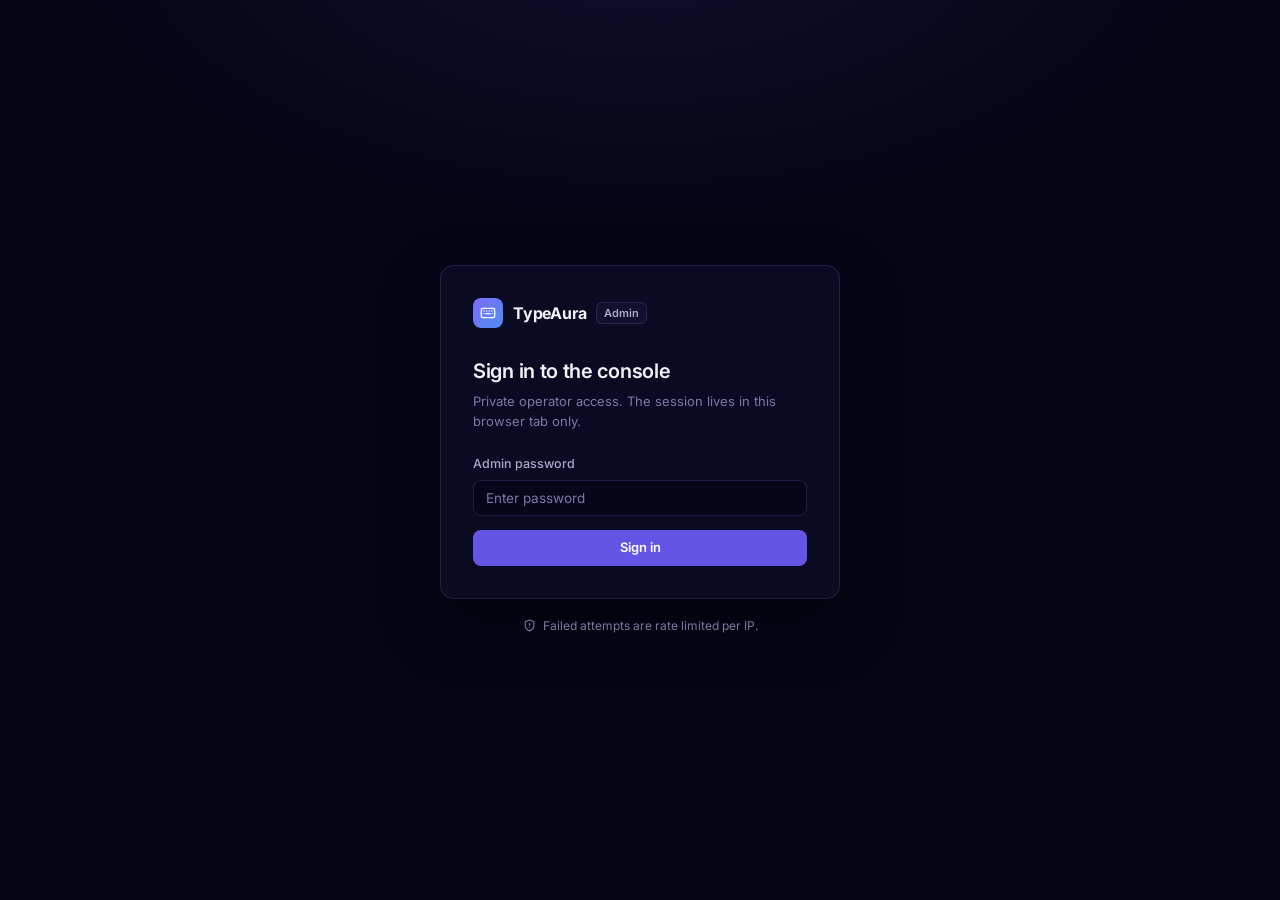
==== commit 2c7b2f85: "Add the AI provider switch to the admin console Releases & config gets an "AI provider" panel: a Gro" ====
--- a/admin.html
+++ b/admin.html
@@ -333,6 +333,29 @@
             </table>
           </div>
         </div>
+
+        <!-- Filled by the same "Run health check" as the Groq table: one tiny
+             completion through the pinned route, plus the key's spend. -->
+        <div class="a-panel">
+          <div class="a-panel-head">
+            <div class="a-panel-titles">
+              <h2>OpenRouter</h2>
+              <p class="a-sub">Prepaid credits, routed only to Crusoe (bf16). Spend is in US dollars; the account balance itself is on openrouter.ai.</p>
+            </div>
+          </div>
+          <div class="a-table-scroll">
+            <table class="a-table">
+              <thead>
+                <tr>
+                  <th>Key</th><th>Health</th><th class="a-right">Today</th><th class="a-right">This month</th>
+                  <th class="a-right">All time</th><th class="a-right">Key limit left</th><th class="a-right">Latency</th>
+                  <th>Route</th><th>Checked</th>
+                </tr>
+              </thead>
+              <tbody id="orBody"></tbody>
+            </table>
+          </div>
+        </div>
       </section>
 
       <!-- ─── Crashes ────────────────────────────────────────── -->
@@ -517,6 +540,52 @@
           <p class="a-action-status" id="configStatus"></p>
         </div>
 
+        <!-- Server-side only: devices never see which provider answered. Read
+             by backend/lib/ai-provider.js through the config cache, so a
+             switch reaches every warm server within 5 minutes. -->
+        <section class="a-panel">
+          <div class="a-panel-head">
+            <div class="a-panel-titles">
+              <h2>AI provider</h2>
+              <p class="a-sub">Who answers every AI call: keyboard, app tools, Lens, website demo and Ask AI. Same model on both (gpt-oss-120b). AI voice stays on Groq Whisper either way.</p>
+            </div>
+          </div>
+          <div class="a-panel-body a-rows">
+
+            <div class="a-switch-row">
+              <div class="a-switch-copy">
+                <div class="a-switch-title">Primary provider</div>
+                <p class="a-switch-desc">
+                  Groq: free keys, rotated, rate-limited per minute. OpenRouter: prepaid credits, pinned
+                  to Crusoe (bf16). Warm servers pick up a switch within 5 minutes.
+                </p>
+                <p class="a-switch-desc" id="aiProviderKeys"></p>
+              </div>
+              <div class="a-switch-side is-wide">
+                <div class="a-seg" role="group" aria-label="AI provider" id="aiProviderSeg">
+                  <button type="button" class="a-seg-btn" data-action="set-provider" data-provider="groq" aria-pressed="false">Groq</button>
+                  <button type="button" class="a-seg-btn" data-action="set-provider" data-provider="openrouter" aria-pressed="false">OpenRouter</button>
+                </div>
+              </div>
+            </div>
+
+            <div class="a-switch-row">
+              <div class="a-switch-copy">
+                <div class="a-switch-title">Fall back to the other provider</div>
+                <p class="a-switch-desc">
+                  When the primary cannot answer (no key, every key rate-limited, out of credits, a server
+                  error), the same request is retried once on the other. Timeouts are not retried. With
+                  Groq as primary, this spends OpenRouter credits whenever the free keys run dry.
+                </p>
+              </div>
+              <div class="a-switch-side">
+                <span class="a-switch-state" id="aiFallbackState">—</span>
+                <button class="a-switch" id="aiFallbackSwitch" role="switch" aria-checked="false" aria-label="Fall back to the other provider" data-action="toggle-ai-fallback"></button>
+              </div>
+            </div>
+          </div>
+        </section>
+
         <section class="a-panel">
           <div class="a-panel-head">
             <div class="a-panel-titles"><h2>Feature flags</h2></div>
--- a/style.css
+++ b/style.css
@@ -0,0 +1,1444 @@
+/* ═══════════════════════════════════════════════════════════════
+   TypeAura — style.css  (2026 redesign)
+
+   Shared by every page: index, privacy, delete-data, update, info,
+   demo (with demo.css) and admin (with admin.css). The landing page
+   sections live here too; sub-pages only use the chrome (navbar,
+   footer, buttons), the legal-page block and the tokens.
+
+   Direction: calm, product-first dark UI. Neutral ink surfaces and
+   hairline borders; the violet accent is spent on actions and state,
+   not decoration. One gradient on the page (the hero line), no
+   animated orbs, no pill tag above every heading.
+
+   Class names the other pages depend on — keep them:
+     navbar, nav-inner, nav-logo, logo-emoji, logo-text, nav-links,
+     btn-nav, hamburger, mobile-nav*, btn-primary, btn-secondary,
+     hero-badge, badge-dot, gradient-text, footer*, privacy-*,
+     delete-*, back-link, scroll-progress, skip-link, icon.
+   Tokens admin.css/demo.css read: --accent, --accent-light, --cyan,
+     --green, --red, --orange, --text, --text2, --bg, --border, --card.
+═══════════════════════════════════════════════════════════════ */
+
+/* ─── Design tokens ──────────────────────────────────────────── */
+:root {
+  --bg:          #08080F;
+  --bg2:         #0C0C16;
+  --surface:     #10101B;
+  --surface-2:   #161623;
+  --card:        rgba(255, 255, 255, 0.03);
+  --card-solid:  #10101B;
+  --nav-bg:      rgba(8, 8, 15, 0.78);
+  --border:      rgba(255, 255, 255, 0.07);
+  --border-mid:  rgba(255, 255, 255, 0.12);
+  --border-hi:   rgba(255, 255, 255, 0.22);
+
+  --accent:        #7C6CF8;
+  --accent-light:  #9D90FF;
+  /* --primary carries white text at 5.1:1 (AA); --accent would only
+     manage ~4.0:1, which is why buttons don't use it directly. */
+  --primary:       #6455E6;
+  --primary-hover: #7062F0;
+  --cyan:          #22D3EE;
+  --purple:        #A78BFA;
+  --pink:          #F472B6;
+  /* The logo's own cyan → violet run. */
+  --brand-grad:    linear-gradient(100deg, #3CC8F5 0%, #7C6CF8 58%, #A78BFA 100%);
+
+  --text:   #F1F1F6;
+  --text2:  #A6A6BB;
+  /* --text3 is the smallest legible text: 5.2:1 on --bg, 4.9:1 on
+     --surface (both pass WCAG AA). --dim FAILS AA — decoration only. */
+  --text3:  #80809A;
+  --dim:    #484870;
+  --green:  #34D399;
+  --red:    #F87171;
+  --orange: #FB923C;
+
+  --font:         'Inter', system-ui, -apple-system, 'Segoe UI', Roboto, sans-serif;
+  /* Pages that don't load Inter Tight fall straight through to Inter. */
+  --font-display: 'Inter Tight', 'Inter', system-ui, -apple-system, 'Segoe UI', sans-serif;
+
+  --radius:    16px;
+  --radius-sm: 10px;
+  --radius-lg: 24px;
+  --radius-xl: 32px;
+
+  /* ─── Spacing (4px base) ─── */
+  --s-1: 4px;   --s-2: 8px;   --s-3: 12px;  --s-4: 16px;
+  --s-5: 20px;  --s-6: 24px;  --s-8: 32px;  --s-10: 40px;
+  --s-12: 48px; --s-16: 64px; --s-20: 80px; --s-24: 96px;
+
+  /* ─── Layout rhythm — reassigned inside media queries, so every
+         section (including new ones) gets responsive padding free. ─── */
+  --section-y:     112px;
+  --container-x:   24px;
+  --container-max: 1180px;
+  --nav-h:         64px;
+
+  /* ─── Type scale ─── */
+  --fs-xs: 11px; --fs-sm: 12px; --fs-base: 13px;
+  --fs-md: 15px; --fs-lg: 17px; --fs-xl: 22px;
+  --fs-h2: clamp(30px, 3.4vw, 44px);
+  --fs-h1: clamp(40px, 4.6vw, 60px);
+
+  /* ─── Elevation ─── */
+  --shadow-sm: 0 2px 12px rgba(0, 0, 0, 0.35);
+  --shadow-md: 0 12px 32px rgba(0, 0, 0, 0.35);
+  --shadow-lg: 0 24px 60px -12px rgba(0, 0, 0, 0.7);
+  --shadow-xl: 0 40px 100px -30px rgba(0, 0, 0, 0.85);
+  --glow:      0 10px 30px -10px rgba(100, 85, 230, 0.7);
+  --glow-hi:   0 14px 36px -10px rgba(112, 98, 240, 0.85);
+
+  /* ─── Z-index. .mobile-nav sits deliberately BELOW .navbar so the bar
+         stays visible (and the hamburger tappable) while it is open. ─── */
+  --z-fab: 90; --z-nav-overlay: 99; --z-sticky: 100;
+  --z-progress: 300; --z-modal: 1000; --z-modal-top: 1001;
+
+  /* ─── Motion ─── */
+  --dur-fast: 0.15s; --dur: 0.25s; --dur-slow: 0.6s;
+  --ease: cubic-bezier(0.22, 0.61, 0.36, 1);
+}
+
+/* ─── Reset ──────────────────────────────────────────────────── */
+*, *::before, *::after { box-sizing: border-box; margin: 0; padding: 0; }
+html { scroll-behavior: smooth; -webkit-text-size-adjust: 100%; text-size-adjust: 100%; }
+html, body { overflow-x: hidden; max-width: 100%; }
+body {
+  background: var(--bg);
+  color: var(--text);
+  font-family: var(--font);
+  font-size: 16px;
+  line-height: 1.6;
+  -webkit-font-smoothing: antialiased;
+  -moz-osx-font-smoothing: grayscale;
+  padding-left: env(safe-area-inset-left);
+  padding-right: env(safe-area-inset-right);
+}
+img, video { max-width: 100%; height: auto; }
+a { color: inherit; text-decoration: none; }
+h1, h2 { font-family: var(--font-display); }
+::selection { background: rgba(124, 108, 248, 0.38); color: #fff; }
+
+/* ─── Scroll progress bar ────────────────────────────────────── */
+.scroll-progress {
+  position: fixed; top: 0; left: 0; height: 2px; width: 0%;
+  background: var(--accent);
+  z-index: var(--z-progress); pointer-events: none; transition: width 0.08s linear;
+}
+
+/* ─── Focus ──────────────────────────────────────────────────────
+   :focus-visible keeps the ring off mouse clicks. Colour alone is
+   never the only cue. */
+:where(a, button, summary, input, select, textarea, [tabindex]):focus-visible {
+  outline: 2px solid var(--accent-light);
+  outline-offset: 3px;
+  border-radius: 6px;
+}
+:focus:not(:focus-visible) { outline: none; }
+
+/* ─── Skip link ─────────────────────────────────────────────────── */
+.skip-link {
+  position: absolute; left: -9999px; top: 0;
+  z-index: var(--z-modal-top);
+  padding: 12px 20px;
+  background: var(--primary); color: #fff;
+  font-size: 14px; font-weight: 700;
+  border-radius: 0 0 var(--radius-sm) 0;
+}
+.skip-link:focus {
+  left: 0;
+  outline: 2px solid var(--text);
+  outline-offset: -4px;
+}
+
+/* Screen-reader-only: present for assistive tech and crawlers, zero pixels. */
+.sr-only {
+  position: absolute !important;
+  width: 1px; height: 1px;
+  padding: 0; margin: -1px;
+  overflow: hidden;
+  clip: rect(0, 0, 0, 0);
+  white-space: nowrap;
+  border: 0;
+}
+
+/* ─── Container ──────────────────────────────────────────────── */
+.container { max-width: var(--container-max); margin: 0 auto; padding: 0 var(--container-x); }
+
+section[id] { scroll-margin-top: calc(var(--nav-h) + 16px); }
+
+/* ═══════════════════════════════════════════════════════════════
+   ICONS — inline SVG sprite (<use href="#i-name">).
+   Glyphs inherit currentColor; override only where a tile needs its own.
+═══════════════════════════════════════════════════════════════ */
+.icon-sprite { display: none; }
+
+.icon {
+  width: 1em; height: 1em;
+  display: inline-flex;
+  vertical-align: -0.125em;
+  flex-shrink: 0;
+  fill: none;
+}
+
+/* ═══════════════════════════════════════════════════════════════
+   NAVBAR
+═══════════════════════════════════════════════════════════════ */
+.navbar {
+  position: sticky; top: 0; z-index: var(--z-sticky);
+  background: var(--nav-bg);
+  backdrop-filter: saturate(160%) blur(16px);
+  -webkit-backdrop-filter: saturate(160%) blur(16px);
+  border-bottom: 1px solid var(--border);
+}
+
+.nav-inner {
+  max-width: var(--container-max); margin: 0 auto; padding: 0 var(--container-x);
+  height: var(--nav-h); display: flex; align-items: center; gap: 24px;
+}
+
+.nav-logo {
+  display: flex; align-items: center; gap: 10px;
+  font-family: var(--font-display);
+  font-weight: 700; font-size: 18px; letter-spacing: -0.02em;
+  color: var(--text);
+  flex-shrink: 0;
+}
+
+/* The real TA mark (img/logo-mark.png, 98×64). */
+.logo-mark { display: block; height: 22px; width: auto; }
+
+/* Legacy tile (sub-pages that still carry the keyboard glyph). */
+.logo-emoji {
+  width: 30px; height: 30px;
+  background: var(--brand-grad);
+  border-radius: 9px; display: flex; align-items: center;
+  justify-content: center; font-size: 16px;
+}
+.logo-emoji .icon { color: #fff; }
+
+.logo-text { color: var(--text); }
+
+.nav-links { display: flex; justify-content: center; gap: 2px; flex: 1; }
+.nav-links a {
+  display: inline-flex; align-items: center;
+  min-height: 36px; padding: 0 12px;
+  border-radius: 8px;
+  color: var(--text2); font-size: 14px; font-weight: 500;
+  transition: color var(--dur), background var(--dur);
+}
+.nav-links a:hover  { color: var(--text); background: rgba(255, 255, 255, 0.05); }
+.nav-links a.active { color: var(--text); background: rgba(255, 255, 255, 0.05); }
+
+.nav-demo {
+  display: inline-flex; align-items: center; min-height: 36px;
+  color: var(--text2); font-size: 14px; font-weight: 500;
+  white-space: nowrap;
+  transition: color var(--dur);
+}
+.nav-demo:hover { color: var(--text); }
+
+/* margin-left:auto keeps it right-aligned on pages with no .nav-links
+   (update.html); where .nav-links is present it already took the space. */
+.btn-nav {
+  margin-left: auto;
+  display: inline-flex; align-items: center; gap: 8px;
+  min-height: 38px; padding: 0 16px;
+  background: var(--primary);
+  color: #fff;
+  border-radius: 10px; font-size: 14px; font-weight: 600;
+  white-space: nowrap;
+  box-shadow: inset 0 1px 0 rgba(255, 255, 255, 0.16);
+  transition: background var(--dur);
+}
+.btn-nav:hover { background: var(--primary-hover); }
+
+/* ─── Gradient text — one use per page, at most. ─────────────── */
+.gradient-text {
+  background: var(--brand-grad);
+  -webkit-background-clip: text; background-clip: text;
+  -webkit-text-fill-color: transparent; color: transparent;
+}
+
+/* ─── Buttons ────────────────────────────────────────────────── */
+/* min-height rather than height so demo.css can still shrink them. */
+.btn-primary,
+.btn-secondary {
+  display: inline-flex; align-items: center; justify-content: center; gap: 8px;
+  min-height: 44px; padding: 0 20px;
+  border-radius: 10px;
+  font-size: 15px; font-weight: 600; letter-spacing: -0.005em;
+  white-space: nowrap;
+  cursor: pointer;
+  transition: background var(--dur), border-color var(--dur), color var(--dur),
+              box-shadow var(--dur), transform var(--dur-fast);
+}
+.btn-primary {
+  background: var(--primary);
+  color: #fff;
+  border: 1px solid transparent;
+  box-shadow: inset 0 1px 0 rgba(255, 255, 255, 0.18), var(--glow);
+}
+.btn-primary:hover {
+  background: var(--primary-hover);
+  box-shadow: inset 0 1px 0 rgba(255, 255, 255, 0.18), var(--glow-hi);
+  transform: translateY(-1px);
+}
+.btn-secondary {
+  background: rgba(255, 255, 255, 0.04);
+  color: var(--text);
+  border: 1px solid var(--border-mid);
+}
+.btn-secondary:hover {
+  background: rgba(255, 255, 255, 0.08);
+  border-color: var(--border-hi);
+}
+.btn-primary .icon,
+.btn-secondary .icon { font-size: 17px; }
+
+.btn-lg { min-height: 50px; padding: 0 24px; font-size: 16px; border-radius: 12px; }
+.btn-sm { min-height: 36px; padding: 0 14px; font-size: 13.5px; border-radius: 9px; }
+
+/* An arrow link — the quiet CTA under a block of copy. */
+.text-link {
+  display: inline-flex; align-items: center; gap: 6px;
+  margin-top: 28px;
+  color: var(--accent-light); font-size: 15px; font-weight: 600;
+  transition: color var(--dur);
+}
+.text-link .icon { transition: transform var(--dur) var(--ease); }
+.text-link:hover { color: var(--text); }
+.text-link:hover .icon { transform: translateX(3px); }
+.text-link--muted { color: var(--text2); }
+
+/* ═══════════════════════════════════════════════════════════════
+   SECTION BASE
+═══════════════════════════════════════════════════════════════ */
+.section { padding: var(--section-y) 0; }
+
+.section--alt,
+.section--dark {
+  background: var(--bg2);
+  border-top: 1px solid var(--border);
+  border-bottom: 1px solid var(--border);
+}
+
+.eyebrow {
+  font-size: 13px; font-weight: 600;
+  letter-spacing: 0.08em; text-transform: uppercase;
+  color: var(--accent-light);
+  margin-bottom: 14px;
+}
+
+.section h2 {
+  font-size: var(--fs-h2);
+  font-weight: 700; line-height: 1.1; letter-spacing: -0.03em;
+  color: var(--text);
+  text-wrap: balance;
+}
+
+.lede {
+  margin-top: 16px;
+  max-width: 580px;
+  color: var(--text2);
+  font-size: 17px; line-height: 1.65;
+}
+.lede strong { color: var(--text); font-weight: 600; }
+
+.section-head { margin-bottom: 56px; }
+.section-head--center { text-align: center; }
+.section-head--center h2,
+.section-head--center .lede { margin-left: auto; margin-right: auto; }
+.section-head--center h2 { max-width: 760px; }
+
+.section-foot {
+  display: flex; justify-content: center; align-items: center;
+  gap: 12px 28px; flex-wrap: wrap;
+  margin-top: 40px;
+}
+.section-foot .text-link { margin-top: 0; }
+
+/* Reveal on scroll. .reveal-ready is added by app.js, so without JS
+   nothing is ever hidden. */
+.reveal-ready .reveal {
+  opacity: 0; transform: translateY(18px);
+  transition: opacity var(--dur-slow) var(--ease), transform var(--dur-slow) var(--ease);
+}
+.reveal-ready .reveal.visible { opacity: 1; transform: none; }
+.reveal-ready .reveal:nth-child(2) { transition-delay: 0.06s; }
+.reveal-ready .reveal:nth-child(3) { transition-delay: 0.12s; }
+.reveal-ready .reveal:nth-child(4) { transition-delay: 0.18s; }
+
+/* ═══════════════════════════════════════════════════════════════
+   HERO
+═══════════════════════════════════════════════════════════════ */
+.hero {
+  position: relative; overflow: hidden;
+  padding: 72px 0 96px;
+}
+/* One static wash of the brand colours behind the product shot. */
+.hero::before {
+  content: '';
+  position: absolute; inset: 0;
+  background:
+    radial-gradient(620px 460px at 74% 38%, rgba(124, 108, 248, 0.20), transparent 70%),
+    radial-gradient(420px 320px at 88% 72%, rgba(34, 211, 238, 0.08), transparent 70%);
+  pointer-events: none;
+}
+/* Hairline grid, faded out toward the edges. */
+.hero::after {
+  content: '';
+  position: absolute; inset: 0;
+  background-image:
+    linear-gradient(rgba(255, 255, 255, 0.035) 1px, transparent 1px),
+    linear-gradient(90deg, rgba(255, 255, 255, 0.035) 1px, transparent 1px);
+  background-size: 56px 56px;
+  -webkit-mask-image: radial-gradient(ellipse 60% 70% at 70% 40%, #000 0%, transparent 75%);
+          mask-image: radial-gradient(ellipse 60% 70% at 70% 40%, #000 0%, transparent 75%);
+  pointer-events: none;
+}
+
+.hero-grid {
+  position: relative; z-index: 1;
+  display: grid;
+  grid-template-columns: minmax(0, 1.25fr) minmax(0, 0.75fr);
+  gap: 40px;
+  align-items: center;
+}
+
+.hero-badge {
+  display: inline-flex; align-items: center; gap: 8px;
+  padding: 6px 14px 6px 12px;
+  background: rgba(255, 255, 255, 0.03);
+  border: 1px solid var(--border-mid);
+  border-radius: 999px;
+  font-size: 13px; font-weight: 500; color: var(--text2);
+  margin-bottom: 28px;
+}
+.badge-dot {
+  width: 7px; height: 7px;
+  background: var(--green);
+  border-radius: 50%; flex-shrink: 0;
+  box-shadow: 0 0 0 3px rgba(52, 211, 153, 0.18);
+}
+
+.hero-title {
+  font-size: var(--fs-h1);
+  font-weight: 700; line-height: 1.04;
+  letter-spacing: -0.035em;
+  margin-bottom: 24px;
+}
+/* inline-block so the clipped gradient never shaves a descender. */
+.hero-title .gradient-text { display: inline-block; padding-bottom: 0.06em; }
+
+.hero-sub {
+  max-width: 540px;
+  margin-bottom: 36px;
+  color: var(--text2); font-size: 18px; line-height: 1.6;
+}
+
+.hero-cta {
+  display: flex; gap: 12px; flex-wrap: wrap;
+  margin-bottom: 28px;
+}
+
+.hero-points {
+  list-style: none;
+  display: flex; flex-wrap: wrap; gap: 8px 24px;
+  color: var(--text3); font-size: 14px;
+}
+.hero-points li { display: inline-flex; align-items: center; gap: 7px; }
+.hero-points .icon { color: var(--green); font-size: 15px; }
+
+.hero-visual {
+  position: relative;
+  display: flex; justify-content: center;
+}
+
+/* ─── Device frame ───────────────────────────────────────────────
+   Screenshots and clips are 9:20; the frame's 8px bezel brings the
+   outer box to ~9:19.5. aspect-ratio on the box means zero CLS when
+   the video metadata or the image lands. */
+.device {
+  position: relative;
+  display: block;
+  width: 300px; max-width: 100%;
+  aspect-ratio: 9 / 19.5;
+  padding: 8px;
+  border: 0;
+  border-radius: 44px;
+  background: #050508;
+  box-shadow:
+    0 0 0 1px rgba(255, 255, 255, 0.12),
+    inset 0 0 0 1px rgba(255, 255, 255, 0.05),
+    var(--shadow-xl);
+}
+.device > video,
+.device img {
+  display: block;
+  width: 100%; height: 100%;
+  object-fit: cover; object-position: top;
+  border-radius: 36px;
+  background: var(--surface);
+}
+.device picture { display: block; width: 100%; height: 100%; }
+
+/* Bounded by the viewport height too, so the hero fits a short laptop. */
+.device--hero { width: min(300px, 26vw, calc((100vh - 170px) * 0.46)); min-width: 230px; }
+
+.device--zoom {
+  font: inherit; color: inherit;
+  cursor: zoom-in;
+  transition: transform var(--dur) var(--ease), box-shadow var(--dur);
+}
+.device--zoom:hover { transform: translateY(-4px); }
+
+/* WCAG 2.2.2 — the hero clip loops past 5s, so it needs a stop control.
+   Revealed by JS only once playback actually starts. It sits OUTSIDE the
+   frame, beside the bezel: inside, it landed on the clip's Enter key and
+   read as part of the keyboard. */
+.frame-pause {
+  position: absolute; bottom: 24px; right: -52px; z-index: 3;
+  width: 34px; height: 34px;
+  display: flex; align-items: center; justify-content: center;
+  border: 1px solid var(--border-mid);
+  border-radius: 999px;
+  background: var(--surface-2);
+  color: var(--text2); font-size: 14px;
+  cursor: pointer;
+  transition: background var(--dur), border-color var(--dur), color var(--dur);
+}
+.frame-pause:hover { background: var(--surface); border-color: var(--border-hi); color: var(--text); }
+.frame-pause[hidden] { display: none; }
+
+/* ═══════════════════════════════════════════════════════════════
+   LIVE STATS BAND
+═══════════════════════════════════════════════════════════════ */
+.stats-band {
+  background: var(--bg2);
+  border-top: 1px solid var(--border);
+  border-bottom: 1px solid var(--border);
+}
+.stats-inner {
+  display: flex; align-items: center; gap: 40px;
+  padding-top: 28px; padding-bottom: 28px;
+}
+.stats-title {
+  flex-shrink: 0;
+  display: inline-flex; align-items: center; gap: 10px;
+  font-size: 12px; font-weight: 600;
+  letter-spacing: 0.08em; text-transform: uppercase;
+  color: var(--text2);
+}
+.live-dot {
+  width: 8px; height: 8px; border-radius: 50%;
+  background: var(--green);
+  box-shadow: 0 0 0 3px rgba(52, 211, 153, 0.18);
+  animation: live-pulse 2.4s ease-in-out infinite;
+}
+@keyframes live-pulse {
+  0%, 100% { box-shadow: 0 0 0 3px rgba(52, 211, 153, 0.18); }
+  50%      { box-shadow: 0 0 0 6px rgba(52, 211, 153, 0.06); }
+}
+
+/* Five cards, auto-fit — a card hidden for a field the backend doesn't
+   send yet simply closes the gap. */
+.stats-grid {
+  flex: 1;
+  display: grid;
+  grid-template-columns: repeat(auto-fit, minmax(130px, 1fr));
+  gap: 20px;
+}
+.stat-card { padding-left: 20px; border-left: 1px solid var(--border); }
+/* An author display value beats the UA rule for [hidden]. */
+.stat-card[hidden] { display: none; }
+.stat-value {
+  font-family: var(--font-display);
+  font-size: 30px; font-weight: 600; line-height: 1.1;
+  letter-spacing: -0.02em;
+  font-variant-numeric: tabular-nums;
+  color: var(--text);
+}
+.stat-value.loading { color: var(--text3); }
+.stat-label { margin-top: 4px; font-size: 13px; color: var(--text3); }
+
+/* ═══════════════════════════════════════════════════════════════
+   FEATURE ROWS  (copy + device, alternating)
+   Copy is first in the source so narrow screens read copy → media;
+   grid areas flip the order on desktop.
+═══════════════════════════════════════════════════════════════ */
+.feature-row {
+  display: grid;
+  grid-template-columns: minmax(0, 1.1fr) minmax(0, 0.9fr);
+  grid-template-areas: "copy media";
+  gap: 80px;
+  align-items: center;
+}
+.feature-row--media-left {
+  grid-template-columns: minmax(0, 0.9fr) minmax(0, 1.1fr);
+  grid-template-areas: "media copy";
+}
+.feature-copy  { grid-area: copy; }
+.feature-media {
+  grid-area: media;
+  position: relative;
+  display: flex; justify-content: center;
+}
+.feature-media::before {
+  content: '';
+  position: absolute; top: 50%; left: 50%;
+  width: 460px; height: 460px; max-width: 120%;
+  transform: translate(-50%, -50%);
+  background: radial-gradient(circle, rgba(124, 108, 248, 0.16), transparent 65%);
+  pointer-events: none;
+}
+
+.check-list {
+  list-style: none;
+  display: grid; gap: 14px;
+  margin-top: 28px;
+}
+.check-list li {
+  display: flex; gap: 12px; align-items: flex-start;
+  color: var(--text2); font-size: 15.5px; line-height: 1.55;
+}
+.check-list .icon { margin-top: 3px; font-size: 17px; color: var(--accent-light); }
+.check-list strong { color: var(--text); font-weight: 600; }
+.check-list--compact { gap: 10px; margin-top: 24px; }
+.check-list--compact li { font-size: 15px; }
+
+/* ─── Six AI tools ─── */
+.tools-grid {
+  display: grid;
+  grid-template-columns: repeat(2, minmax(0, 1fr));
+  gap: 12px;
+  margin-top: 32px;
+}
+.tool {
+  display: flex; gap: 14px; align-items: flex-start;
+  padding: 16px;
+  border-radius: 14px;
+  background: var(--surface);
+  border: 1px solid var(--border);
+  transition: border-color var(--dur), background var(--dur);
+}
+.tool:hover { border-color: var(--border-mid); background: var(--surface-2); }
+.tool h3 { font-size: 15.5px; font-weight: 600; letter-spacing: -0.01em; margin-bottom: 3px; }
+.tool p  { font-size: 14px; line-height: 1.5; color: var(--text2); }
+
+.tile {
+  flex-shrink: 0;
+  width: 38px; height: 38px;
+  border-radius: 10px;
+  display: grid; place-items: center;
+  font-size: 19px;
+  background: rgba(124, 108, 248, 0.14);
+  color: var(--accent-light);
+}
+/* The same hues the app gives each tool. */
+.tile--blue   { background: rgba(59, 130, 246, 0.15);  color: #6AA8FF; }
+.tile--indigo { background: rgba(99, 102, 241, 0.16);  color: #9EA1FF; }
+.tile--purple { background: rgba(192, 82, 245, 0.15);  color: #D58CFF; }
+.tile--green  { background: rgba(34, 197, 94, 0.14);   color: #4ADE80; }
+.tile--orange { background: rgba(245, 158, 11, 0.14);  color: #FBBF24; }
+.tile--cyan   { background: rgba(34, 211, 238, 0.13);  color: #4FD8F0; }
+
+/* ─── Everyday keyboard ─── */
+.kb-grid {
+  display: grid;
+  grid-template-columns: repeat(2, minmax(0, 1fr));
+  gap: 24px 32px;
+  margin-top: 36px;
+}
+.kb-item { padding-top: 18px; border-top: 1px solid var(--border); }
+.kb-item .icon { display: block; margin-bottom: 10px; font-size: 20px; color: var(--accent-light); }
+.kb-item h3 { font-size: 15.5px; font-weight: 600; margin-bottom: 4px; }
+.kb-item p  { font-size: 14px; line-height: 1.5; color: var(--text2); }
+
+/* ═══════════════════════════════════════════════════════════════
+   LANGUAGES
+═══════════════════════════════════════════════════════════════ */
+.lang-grid {
+  display: grid;
+  grid-template-columns: minmax(0, 1fr) minmax(0, 1fr);
+  gap: 64px;
+  align-items: center;
+}
+
+.figures {
+  display: grid;
+  grid-template-columns: repeat(4, minmax(0, 1fr));
+  gap: 16px;
+  margin-top: 36px; padding-top: 28px;
+  border-top: 1px solid var(--border);
+}
+/* Number above its label, while the source keeps dt before dd. */
+.figures div { display: flex; flex-direction: column-reverse; }
+.figures dd {
+  font-family: var(--font-display);
+  font-size: 34px; font-weight: 600; line-height: 1.1;
+  letter-spacing: -0.02em;
+  color: var(--text);
+}
+.figures dt { margin-top: 4px; font-size: 13px; color: var(--text3); }
+
+.lang-panel {
+  padding: 32px;
+  background: var(--surface);
+  border: 1px solid var(--border);
+  border-radius: 20px;
+}
+.lang-panel h3 {
+  font-family: var(--font-display);
+  font-size: 20px; font-weight: 600; letter-spacing: -0.015em;
+  margin-bottom: 8px;
+}
+.lang-panel > p { color: var(--text2); font-size: 15px; }
+
+.translit {
+  list-style: none;
+  margin: 24px 0 28px;
+  border: 1px solid var(--border);
+  border-radius: 14px;
+  overflow: hidden;
+}
+.translit li {
+  display: grid;
+  grid-template-columns: 92px minmax(0, 1fr) 16px minmax(0, 1fr);
+  align-items: center; gap: 14px;
+  padding: 13px 18px;
+  background: rgba(255, 255, 255, 0.015);
+  border-top: 1px solid var(--border);
+}
+.translit li:first-child { border-top: 0; }
+.tl-name {
+  font-size: 11.5px; font-weight: 600;
+  letter-spacing: 0.06em; text-transform: uppercase;
+  color: var(--text3);
+}
+.tl-in    { font-size: 15px; color: var(--text2); }
+.tl-arrow { color: var(--text3); font-size: 15px; }
+/* left, not start: the Arabic row lines up with the others. */
+.tl-out   { font-size: 17px; font-weight: 500; color: var(--text); text-align: left; }
+
+.chips-title {
+  margin-bottom: 12px;
+  font-size: 12px; font-weight: 600;
+  letter-spacing: 0.08em; text-transform: uppercase;
+  color: var(--text3);
+}
+.chips { list-style: none; display: flex; flex-wrap: wrap; gap: 8px; }
+.chips li {
+  padding: 5px 10px;
+  border-radius: 8px;
+  background: rgba(255, 255, 255, 0.035);
+  border: 1px solid var(--border);
+  font-size: 13px; font-weight: 500; color: var(--text);
+}
+.chips small { margin-left: 4px; font-size: 12px; font-weight: 400; color: var(--text3); }
+
+/* ═══════════════════════════════════════════════════════════════
+   PRIVACY
+═══════════════════════════════════════════════════════════════ */
+.privacy-grid {
+  display: grid;
+  grid-template-columns: repeat(4, minmax(0, 1fr));
+  gap: 16px;
+}
+.privacy-item {
+  padding: 28px 24px;
+  background: var(--surface);
+  border: 1px solid var(--border);
+  border-radius: 16px;
+}
+.privacy-item .tile { margin-bottom: 18px; background: rgba(52, 211, 153, 0.12); color: var(--green); }
+.privacy-item h3 { font-size: 16px; font-weight: 600; line-height: 1.35; margin-bottom: 8px; }
+.privacy-item p  { font-size: 14px; line-height: 1.55; color: var(--text2); }
+
+/* ═══════════════════════════════════════════════════════════════
+   PRICING
+═══════════════════════════════════════════════════════════════ */
+.pricing-grid {
+  display: grid;
+  grid-template-columns: repeat(3, minmax(0, 1fr));
+  gap: 20px;
+  max-width: 1080px; margin: 0 auto;
+  align-items: stretch;
+}
+.pricing-card {
+  position: relative;
+  display: flex; flex-direction: column;
+  padding: 32px 28px;
+  background: var(--surface);
+  border: 1px solid var(--border);
+  border-radius: 20px;
+}
+.pricing-card--featured {
+  border-color: rgba(124, 108, 248, 0.55);
+  background:
+    linear-gradient(180deg, rgba(124, 108, 248, 0.13), rgba(124, 108, 248, 0) 45%),
+    var(--surface);
+  box-shadow: 0 30px 80px -30px rgba(100, 85, 230, 0.5);
+}
+
+.pricing-head h3 {
+  display: flex; align-items: center; gap: 10px;
+  font-family: var(--font-display);
+  font-size: 20px; font-weight: 600; letter-spacing: -0.015em;
+}
+.pricing-for { margin-top: 4px; font-size: 14px; color: var(--text3); }
+.pricing-badge {
+  padding: 3px 9px;
+  border-radius: 999px;
+  background: rgba(124, 108, 248, 0.18);
+  border: 1px solid rgba(124, 108, 248, 0.38);
+  color: var(--accent-light);
+  font-family: var(--font); font-size: 11.5px; font-weight: 600;
+}
+
+.pricing-price { display: flex; align-items: baseline; gap: 8px; margin-top: 24px; }
+.pricing-amount {
+  font-family: var(--font-display);
+  font-size: 46px; font-weight: 700; line-height: 1;
+  letter-spacing: -0.035em;
+}
+.pricing-period { font-size: 15px; color: var(--text3); }
+/* min-height keeps the three CTAs on one line across the cards. */
+.pricing-alt {
+  display: flex; align-items: center; flex-wrap: wrap; gap: 8px;
+  min-height: 26px; margin-top: 10px;
+  font-size: 14px; color: var(--text2);
+}
+.pricing-save {
+  padding: 2px 8px;
+  border-radius: 999px;
+  background: rgba(52, 211, 153, 0.12);
+  color: var(--green);
+  font-size: 12px; font-weight: 600;
+}
+.pricing-cta { width: 100%; margin-top: 24px; }
+
+.pricing-list {
+  list-style: none;
+  display: grid; gap: 12px;
+  margin-top: 28px; padding-top: 24px;
+  border-top: 1px solid var(--border);
+}
+.pricing-list li {
+  display: flex; gap: 10px; align-items: flex-start;
+  font-size: 14.5px; line-height: 1.5; color: var(--text2);
+}
+.pricing-list .icon { margin-top: 3px; font-size: 16px; color: var(--accent-light); }
+.pricing-list strong { color: var(--text); font-weight: 600; }
+
+.pricing-howto {
+  max-width: 720px; margin: 36px auto 0;
+  text-align: center;
+  font-size: 14.5px; color: var(--text2);
+}
+.pricing-howto strong { color: var(--text); font-weight: 600; }
+
+/* ═══════════════════════════════════════════════════════════════
+   INSTALL
+═══════════════════════════════════════════════════════════════ */
+.steps {
+  list-style: none;
+  display: grid;
+  grid-template-columns: repeat(3, minmax(0, 1fr));
+  gap: 20px;
+}
+.step {
+  padding: 28px;
+  background: var(--surface);
+  border: 1px solid var(--border);
+  border-radius: 18px;
+}
+.step-num {
+  display: grid; place-items: center;
+  width: 32px; height: 32px;
+  margin-bottom: 20px;
+  border-radius: 9px;
+  background: rgba(124, 108, 248, 0.16);
+  color: var(--accent-light);
+  font-family: var(--font-display); font-size: 15px; font-weight: 700;
+}
+.step h3 { font-size: 17px; font-weight: 600; margin-bottom: 8px; }
+.step p  { font-size: 14.5px; line-height: 1.6; color: var(--text2); }
+.step strong { color: var(--text); font-weight: 600; }
+.step .text-link { margin-top: 16px; font-size: 14.5px; }
+
+.hindi-guide {
+  max-width: 760px; margin: 28px auto 0;
+  background: var(--surface);
+  border: 1px solid var(--border);
+  border-radius: 16px;
+}
+.hindi-guide summary {
+  display: flex; align-items: center; justify-content: space-between; gap: 16px;
+  padding: 18px 24px;
+  cursor: pointer; list-style: none;
+  font-weight: 600; color: var(--text);
+}
+.hindi-guide summary::-webkit-details-marker { display: none; }
+.hindi-guide summary::marker { content: ''; }
+.hindi-guide[open] .faq-chev { transform: rotate(180deg); }
+.hindi-steps {
+  display: grid; gap: 8px;
+  padding: 0 24px 22px 46px;
+  font-size: 15px; color: var(--text2);
+}
+.hindi-steps strong { color: var(--text); }
+
+/* ═══════════════════════════════════════════════════════════════
+   FAQ  (native <details> — no JS)
+═══════════════════════════════════════════════════════════════ */
+.faq-layout {
+  display: grid;
+  grid-template-columns: minmax(0, 0.8fr) minmax(0, 1.4fr);
+  gap: 64px;
+  align-items: start;
+}
+.faq-intro { position: sticky; top: calc(var(--nav-h) + 36px); }
+.faq-contact { margin-top: 24px; font-size: 15px; color: var(--text2); }
+.faq-contact a {
+  color: var(--accent-light); font-weight: 600;
+  border-bottom: 1px solid rgba(157, 144, 255, 0.35);
+}
+.faq-contact a:hover { color: var(--text); border-bottom-color: var(--text); }
+
+.faq-list { display: flex; flex-direction: column; border-top: 1px solid var(--border); }
+.faq-item { border-bottom: 1px solid var(--border); }
+
+.faq-item summary {
+  display: flex; align-items: center; justify-content: space-between; gap: var(--s-4);
+  padding: 20px 4px;
+  cursor: pointer; list-style: none;
+  font-size: 16px; font-weight: 500; line-height: 1.5;
+  color: var(--text);
+  transition: color var(--dur);
+}
+.faq-item summary:hover { color: #fff; }
+/* Hide the native disclosure triangle in both engines */
+.faq-item summary::-webkit-details-marker { display: none; }
+.faq-item summary::marker { content: ''; }
+
+.faq-chev {
+  flex-shrink: 0;
+  display: flex;
+  color: var(--text3); font-size: 18px;
+  transition: transform var(--dur) var(--ease), color var(--dur);
+}
+.faq-item[open] .faq-chev { transform: rotate(180deg); color: var(--accent-light); }
+
+.faq-answer { padding: 0 4px 22px; }
+.faq-answer p {
+  max-width: 68ch;
+  color: var(--text2); font-size: 15px; line-height: 1.7;
+}
+.faq-answer p + p { margin-top: 10px; }
+.faq-answer strong { color: var(--text); font-weight: 600; }
+.faq-answer a {
+  color: var(--accent-light);
+  border-bottom: 1px solid rgba(157, 144, 255, 0.35);
+}
+.faq-answer a:hover { color: var(--text); border-bottom-color: var(--text); }
+
+/* ═══════════════════════════════════════════════════════════════
+   ABOUT + CLOSING CTA
+═══════════════════════════════════════════════════════════════ */
+.about-card {
+  display: grid;
+  grid-template-columns: 220px minmax(0, 1fr);
+  gap: 48px;
+  max-width: 980px; margin: 0 auto;
+  padding: 44px;
+  background: var(--surface);
+  border: 1px solid var(--border);
+  border-radius: 24px;
+}
+.about-person { display: flex; flex-direction: column; gap: 14px; }
+.founder-avatar {
+  display: grid; place-items: center;
+  width: 72px; height: 72px;
+  border-radius: 50%;
+  background: var(--brand-grad);
+  color: #fff;
+  font-family: var(--font-display); font-size: 24px; font-weight: 700;
+}
+.about-name { font-size: 16px; font-weight: 600; color: var(--text); }
+.about-role { font-size: 14px; color: var(--text3); }
+.section .about-text h2 { font-size: clamp(24px, 2.6vw, 30px); }
+.about-text p {
+  max-width: 60ch; margin-top: 14px;
+  font-size: 16px; line-height: 1.7; color: var(--text2);
+}
+.about-actions { display: flex; flex-wrap: wrap; gap: 10px; margin-top: 28px; }
+
+.cta-band {
+  position: relative; overflow: hidden;
+  margin-top: 96px;
+  padding: 72px 32px;
+  text-align: center;
+  border-radius: 28px;
+  border: 1px solid rgba(124, 108, 248, 0.3);
+  background:
+    radial-gradient(700px 300px at 50% 0%, rgba(124, 108, 248, 0.26), transparent 70%),
+    radial-gradient(500px 260px at 50% 120%, rgba(34, 211, 238, 0.10), transparent 70%),
+    var(--surface);
+}
+.section .cta-band h2 {
+  max-width: 720px; margin: 0 auto;
+  font-size: clamp(28px, 3.6vw, 44px);
+}
+.cta-band p { margin-top: 14px; font-size: 17px; color: var(--text2); }
+.cta-actions {
+  display: flex; justify-content: center; flex-wrap: wrap; gap: 12px;
+  margin-top: 32px;
+}
+
+/* ═══════════════════════════════════════════════════════════════
+   FOOTER
+═══════════════════════════════════════════════════════════════ */
+.footer {
+  background: var(--bg);
+  border-top: 1px solid var(--border);
+  padding: 64px 0 36px;
+}
+
+.footer-grid {
+  display: grid;
+  grid-template-columns: minmax(0, 1.6fr) repeat(3, minmax(0, 1fr));
+  gap: 40px;
+  padding-bottom: 48px;
+  border-bottom: 1px solid var(--border);
+}
+.footer-about p {
+  max-width: 320px; margin: 16px 0 20px;
+  font-size: 14.5px; color: var(--text2);
+}
+.footer-col { display: flex; flex-direction: column; gap: 10px; }
+.footer-h { margin-bottom: 4px; font-size: 13px; font-weight: 600; color: var(--text); }
+.footer-col a {
+  width: fit-content;
+  font-size: 14.5px; color: var(--text2);
+  transition: color var(--dur);
+}
+.footer-col a:hover { color: var(--text); }
+
+.footer-bottom {
+  display: flex; justify-content: space-between; align-items: center;
+  gap: 12px 24px; flex-wrap: wrap;
+  padding-top: 28px;
+}
+.footer-bottom p { font-size: 13.5px; color: var(--text3); }
+.footer-bottom strong { color: var(--text2); }
+.footer-privacy { display: inline-flex; align-items: center; gap: 8px; }
+.footer-privacy .icon { color: var(--green); }
+
+/* Legacy single-row footer (still on demo.html). */
+.footer-note { text-align: center; font-size: 13px; color: var(--text3); }
+.footer-note a { color: var(--text2); }
+
+/* ═══════════════════════════════════════════════════════════════
+   LIGHTBOX
+═══════════════════════════════════════════════════════════════ */
+.lightbox {
+  display: none; position: fixed; inset: 0; z-index: var(--z-modal);
+  background: rgba(4, 4, 8, 0.94);
+  backdrop-filter: blur(8px);
+  -webkit-backdrop-filter: blur(8px);
+  align-items: center; justify-content: center;
+  padding: 20px; cursor: zoom-out;
+}
+.lightbox.open { display: flex; }
+.lightbox img {
+  max-width: min(420px, 90vw); max-height: 88vh;
+  width: auto; height: auto;
+  border-radius: 28px;
+  box-shadow: 0 24px 80px rgba(0, 0, 0, 0.8), 0 0 0 1px var(--border-mid);
+  cursor: default;
+  animation: lb-in 0.22s ease;
+}
+@keyframes lb-in {
+  from { opacity: 0; transform: scale(0.94); }
+  to   { opacity: 1; transform: scale(1); }
+}
+.lightbox-close {
+  position: fixed; top: 18px; right: 22px;
+  display: flex; align-items: center; justify-content: center;
+  width: 44px; height: 44px;
+  background: rgba(255, 255, 255, 0.06);
+  border: 1px solid var(--border-mid); border-radius: 50%;
+  padding: 0;
+  color: rgba(255, 255, 255, 0.75); font-size: 20px;
+  cursor: pointer; line-height: 1;
+  transition: color var(--dur), background var(--dur);
+  z-index: var(--z-modal-top);
+}
+.lightbox-close:hover { color: #fff; background: rgba(255, 255, 255, 0.12); }
+.lightbox-close:focus-visible { outline: 2px solid #fff; outline-offset: 2px; }
+.lightbox-label {
+  position: fixed; bottom: 24px; left: 50%; transform: translateX(-50%);
+  color: rgba(255, 255, 255, 0.55); font-size: 13px;
+  pointer-events: none;
+}
+
+/* ═══════════════════════════════════════════════════════════════
+   MISC CHROME
+═══════════════════════════════════════════════════════════════ */
+.back-to-top {
+  position: fixed; bottom: 28px; right: 24px;
+  width: 44px; height: 44px;
+  background: var(--surface-2);
+  border: 1px solid var(--border-mid);
+  border-radius: 50%;
+  display: flex; align-items: center; justify-content: center;
+  cursor: pointer; opacity: 0; pointer-events: none;
+  transition: opacity 0.3s, transform var(--dur), border-color var(--dur), color var(--dur);
+  z-index: var(--z-fab); color: var(--text2); font-size: 17px;
+}
+.back-to-top.visible { opacity: 1; pointer-events: auto; }
+.back-to-top:hover { border-color: var(--border-hi); color: var(--text); transform: translateY(-2px); }
+
+/* Hamburger */
+.hamburger {
+  display: none; flex-direction: column; justify-content: center;
+  gap: 5px; width: 40px; height: 40px; cursor: pointer; padding: 0 10px;
+  border-radius: var(--radius-sm);
+  border: 1px solid var(--border-mid);
+  background: rgba(255, 255, 255, 0.03); flex-shrink: 0;
+}
+.hamburger span {
+  display: block; height: 2px;
+  background: var(--text2); border-radius: 2px;
+  transition: transform 0.3s ease, opacity 0.3s ease; transform-origin: center;
+}
+.hamburger.open span:nth-child(1) { transform: translateY(7px) rotate(45deg); }
+.hamburger.open span:nth-child(2) { opacity: 0; transform: scaleX(0); }
+.hamburger.open span:nth-child(3) { transform: translateY(-7px) rotate(-45deg); }
+
+/* Mobile nav overlay */
+.mobile-nav {
+  display: none; position: fixed;
+  top: var(--nav-h); left: 0; right: 0; bottom: 0;
+  z-index: var(--z-nav-overlay);
+  background: rgba(8, 8, 15, 0.98);
+  backdrop-filter: blur(20px);
+  -webkit-backdrop-filter: blur(20px);
+  flex-direction: column; padding: 16px var(--container-x) 28px; gap: 2px;
+  overflow-y: auto;
+}
+.mobile-nav.open { display: flex; }
+.mobile-nav a {
+  display: flex; align-items: center; gap: 10px;
+  min-height: 50px; padding: 0 12px;
+  color: var(--text); font-size: 17px; font-weight: 500;
+  border-bottom: 1px solid var(--border);
+  transition: color var(--dur), background var(--dur);
+}
+.mobile-nav a:hover, .mobile-nav a:active { background: rgba(255, 255, 255, 0.04); }
+.mobile-nav .mobile-download {
+  margin-top: 20px; justify-content: center;
+  min-height: 52px;
+  background: var(--primary);
+  color: #fff; font-weight: 600; font-size: 16px;
+  border-radius: 12px; border: none;
+}
+
+/* ═══════════════════════════════════════════════════════════════
+   LEGAL PAGES  (privacy.html, delete-data.html)
+═══════════════════════════════════════════════════════════════ */
+.privacy-hero {
+  padding: 80px 0 40px;
+  text-align: center;
+}
+.privacy-hero h1 {
+  font-size: clamp(32px, 4vw, 44px);
+  font-weight: 700; letter-spacing: -0.03em; line-height: 1.1;
+  color: var(--text);
+  margin-bottom: 12px;
+}
+.privacy-hero .updated { color: var(--text2); font-size: 0.9rem; }
+
+.privacy-body {
+  max-width: 760px;
+  margin: 0 auto;
+  padding: 0 20px 80px;
+}
+.privacy-body h2 {
+  font-size: 1.2rem;
+  font-weight: 600; letter-spacing: -0.01em;
+  color: var(--text);
+  margin: 40px 0 12px;
+}
+.privacy-body p,
+.privacy-body li { color: #C8C8D4; line-height: 1.8; margin-bottom: 10px; }
+.privacy-body ul,
+.privacy-body ol { padding-left: 20px; }
+.privacy-body ul li,
+.privacy-body ol li { margin-bottom: 6px; }
+.privacy-body a { color: var(--accent-light); text-decoration: underline; text-underline-offset: 2px; }
+
+.privacy-card {
+  background: var(--surface);
+  border: 1px solid var(--border);
+  border-radius: var(--radius);
+  padding: 24px 28px;
+  margin-top: 16px;
+}
+
+.back-link {
+  display: inline-flex; align-items: center; gap: 6px;
+  color: var(--text2); font-size: 0.9rem;
+  margin-bottom: 40px;
+  transition: color var(--dur);
+}
+.back-link:hover { color: var(--text); }
+
+/* ─── Deletion request form (delete-data.html only) ─── */
+.delete-form { margin-top: 18px; }
+.delete-form label {
+  display: block; color: #C8C8D4;
+  font-size: 0.92rem; font-weight: 600; margin-bottom: 8px;
+}
+.delete-form input[type="text"] {
+  width: 100%; box-sizing: border-box;
+  background: rgba(255, 255, 255, 0.04);
+  border: 1px solid var(--border-mid);
+  border-radius: 10px;
+  color: #fff;
+  font-family: inherit; font-size: 15px;
+  padding: 13px 15px;
+  transition: border-color var(--dur);
+}
+/* Colour alone is not a sufficient focus indicator — the global
+   :focus-visible ring supplies the non-colour cue. */
+.delete-form input[type="text"]:focus { border-color: var(--accent); }
+.delete-form .hint { font-size: 0.82rem; color: var(--text3); margin: 8px 0 0; }
+
+.delete-btn {
+  display: inline-flex; align-items: center; justify-content: center; gap: 8px;
+  margin-top: 18px; width: 100%;
+  min-height: 48px; padding: 0 18px;
+  border: none; border-radius: 10px;
+  background: var(--primary);
+  color: #fff;
+  font-family: inherit; font-size: 15px; font-weight: 600;
+  cursor: pointer;
+  transition: background var(--dur), opacity var(--dur);
+}
+.delete-btn:hover { background: var(--primary-hover); }
+.delete-btn:disabled { opacity: 0.5; cursor: not-allowed; }
+
+.form-msg { margin-top: 12px; font-size: 0.88rem; min-height: 1.2em; }
+.form-msg.err { color: var(--red); }
+.form-msg.ok  { color: var(--green); }
+
+/* ═══════════════════════════════════════════════════════════════
+   RESPONSIVE — SMALL LAPTOP (≤ 1080px)
+═══════════════════════════════════════════════════════════════ */
+@media (max-width: 1080px) {
+  .nav-demo { display: none; }
+  .nav-links a { padding: 0 9px; font-size: 13.5px; }
+
+  .feature-row { gap: 56px; }
+  .lang-grid   { gap: 48px; }
+  .privacy-grid { grid-template-columns: repeat(2, minmax(0, 1fr)); }
+  .pricing-card { padding: 28px 22px; }
+  .footer-grid { grid-template-columns: minmax(0, 1.3fr) repeat(3, minmax(0, 1fr)); gap: 28px; }
+}
+
+/* ═══════════════════════════════════════════════════════════════
+   RESPONSIVE — TABLET (≤ 900px)
+═══════════════════════════════════════════════════════════════ */
+@media (max-width: 900px) {
+  .nav-links  { display: none; }
+  .btn-nav    { display: none; }
+  .hamburger  { display: flex; }
+  .nav-inner  { gap: 0; justify-content: space-between; }
+
+  /* Reassign the token, don't override the property. */
+  :root { --section-y: 80px; }
+
+  /* Hero stacks: copy → CTAs → phone (with the card overlapping it). */
+  .hero { padding: 56px 0 72px; }
+  .hero-grid { grid-template-columns: 1fr; gap: 48px; text-align: center; }
+  .hero-sub { margin-left: auto; margin-right: auto; }
+  .hero-cta, .hero-points { justify-content: center; }
+  .device--hero { width: min(270px, 64vw); min-width: 0; }
+
+  .feature-row,
+  .feature-row--media-left {
+    grid-template-columns: 1fr;
+    grid-template-areas: "copy" "media";
+    gap: 48px;
+  }
+  .feature-media .device { width: min(270px, 64vw); }
+
+  .stats-inner { flex-direction: column; align-items: flex-start; gap: 18px; }
+  .stats-grid  { width: 100%; }
+
+  .lang-grid   { grid-template-columns: 1fr; }
+  .faq-layout  { grid-template-columns: 1fr; gap: 32px; }
+  .faq-intro   { position: static; }
+
+  .pricing-grid { grid-template-columns: 1fr; max-width: 480px; }
+  .steps        { grid-template-columns: 1fr; max-width: 560px; margin: 0 auto; }
+
+  .about-card   { grid-template-columns: 1fr; gap: 24px; padding: 32px 28px; }
+  .about-person { flex-direction: row; align-items: center; }
+  .founder-avatar { width: 56px; height: 56px; font-size: 19px; }
+
+  .footer-grid  { grid-template-columns: repeat(3, minmax(0, 1fr)); }
+  .footer-about { grid-column: 1 / -1; }
+}
+
+/* ═══════════════════════════════════════════════════════════════
+   RESPONSIVE — MOBILE (≤ 600px)
+═══════════════════════════════════════════════════════════════ */
+@media (max-width: 600px) {
+  :root { --container-x: 18px; --section-y: 64px; --nav-h: 58px; }
+  .nav-logo   { font-size: 17px; }
+  .logo-mark  { height: 20px; }
+  .logo-emoji { width: 28px; height: 28px; font-size: 15px; }
+
+  .hero        { padding: 40px 0 56px; }
+  .hero-badge  { margin-bottom: 22px; font-size: 12.5px; }
+  .hero-title  { font-size: clamp(34px, 9.6vw, 44px); letter-spacing: -0.03em; margin-bottom: 18px; }
+  .hero-sub    { font-size: 16px; margin-bottom: 28px; }
+  .hero-cta    { flex-direction: column; align-items: stretch; gap: 10px; }
+  .hero-cta .btn-primary,
+  .hero-cta .btn-secondary { width: 100%; }
+  .hero-points { gap: 6px 18px; font-size: 13.5px; }
+  .device--hero { width: min(250px, 66vw); }
+
+  .device { border-radius: 38px; padding: 7px; }
+  .device > video,
+  .device img { border-radius: 31px; }
+  .frame-pause { width: 30px; height: 30px; bottom: 16px; right: -42px; font-size: 13px; }
+
+  .stats-grid { grid-template-columns: repeat(2, minmax(0, 1fr)); gap: 18px 12px; }
+  .stat-card  { padding-left: 14px; }
+  .stat-value { font-size: 26px; }
+
+  .section-head { margin-bottom: 36px; }
+  .lede        { font-size: 16px; }
+  .check-list li { font-size: 15px; }
+
+  .tools-grid { grid-template-columns: 1fr; }
+  .kb-grid    { gap: 20px 20px; }
+
+  .figures   { grid-template-columns: repeat(2, minmax(0, 1fr)); gap: 20px 16px; }
+  .figures dd { font-size: 30px; }
+  .lang-panel { padding: 22px 18px; }
+  .translit li {
+    grid-template-columns: minmax(0, 1fr) 14px minmax(0, 1fr);
+    grid-template-areas: "name name name" "in arrow out";
+    gap: 4px 10px; padding: 12px 14px;
+  }
+  .tl-name  { grid-area: name; }
+  .tl-in    { grid-area: in; font-size: 14px; }
+  .tl-arrow { grid-area: arrow; }
+  .tl-out   { grid-area: out; font-size: 16px; }
+  /* 21 chips with their countries run a full screen tall on a phone. */
+  .chips small { display: none; }
+
+  .privacy-grid { grid-template-columns: 1fr; gap: 12px; }
+  .privacy-item { padding: 22px 20px; display: grid; grid-template-columns: auto 1fr; gap: 0 16px; }
+  .privacy-item .tile { grid-row: span 2; margin-bottom: 0; }
+
+  .pricing-card   { padding: 26px 20px; }
+  .pricing-amount { font-size: 42px; }
+
+  .step { padding: 22px 20px; }
+  .hindi-guide summary { padding: 16px 18px; }
+  .hindi-steps { padding: 0 18px 18px 38px; font-size: 14.5px; }
+
+  .faq-item summary { padding: 18px 2px; font-size: 15px; }
+  .faq-answer       { padding: 0 2px 18px; }
+  .faq-answer p     { font-size: 14.5px; }
+
+  .about-card   { padding: 24px 20px; border-radius: 20px; }
+  .about-actions .btn-secondary { flex: 1 1 100%; }
+
+  .cta-band     { margin-top: 64px; padding: 48px 20px; border-radius: 22px; }
+  .cta-band p   { font-size: 16px; }
+  .cta-actions  { flex-direction: column; align-items: stretch; }
+
+  .footer       { padding: 48px 0 28px; }
+  .footer-grid  { grid-template-columns: repeat(2, minmax(0, 1fr)); gap: 32px 20px; padding-bottom: 36px; }
+  .footer-bottom { flex-direction: column; align-items: flex-start; }
+  .footer-bottom p { font-size: 13px; }
+
+  .btn-primary, .btn-secondary { min-height: 48px; }
+
+  .lightbox-close { top: 12px; right: 14px; }
+  .back-to-top {
+    bottom: calc(20px + env(safe-area-inset-bottom));
+    right: 16px; width: 40px; height: 40px;
+  }
+
+  .privacy-hero          { padding: 56px 0 24px; }
+  .privacy-hero .updated { font-size: 0.82rem; }
+  .privacy-body          { padding: 0 16px 56px; }
+  .privacy-body h2       { font-size: 1.08rem; margin: 32px 0 10px; }
+  .privacy-body p,
+  .privacy-body li       { font-size: 14.5px; line-height: 1.7; }
+  .privacy-card          { padding: 18px; border-radius: 12px; }
+  .privacy-body ul,
+  .privacy-body ol       { padding-left: 18px; }
+  .back-link             { margin-bottom: 28px; }
+}
+
+/* ═══════════════════════════════════════════════════════════════
+   RESPONSIVE — VERY SMALL (≤ 380px)
+═══════════════════════════════════════════════════════════════ */
+@media (max-width: 380px) {
+  .hero-title { font-size: 31px; }
+  .kb-grid    { grid-template-columns: 1fr; }
+  .chips li   { font-size: 12.5px; }
+  .privacy-body h2 { font-size: 1rem; }
+  .privacy-body p,
+  .privacy-body li { font-size: 14px; }
+  .privacy-card    { padding: 16px 14px; }
+}
+
+/* ─── Landscape on short phones ──────────────────────────────── */
+@media (max-height: 480px) and (orientation: landscape) {
+  .hero        { padding: 40px 0; }
+  .hero-title  { font-size: clamp(28px, 5vw, 38px); margin-bottom: 14px; }
+  .hero-sub    { margin-bottom: 20px; }
+  .hero-badge  { margin-bottom: 18px; }
+  /* A 480px-tall landscape phone has no room for the frame. */
+  .hero-visual { display: none; }
+  .hero-grid   { grid-template-columns: 1fr; }
+}
+
+/* ═══════════════════════════════════════════════════════════════
+   REDUCED MOTION
+═══════════════════════════════════════════════════════════════ */
+@media (prefers-reduced-motion: reduce) {
+  html { scroll-behavior: auto; }
+
+  /* Infinite decorative motion — stop entirely, don't just shorten. */
+  .live-dot { animation: none !important; }
+  .lightbox.open img { animation: none !important; }
+
+  /* Reveal: show everything at once instead of sliding it in. */
+  .reveal-ready .reveal { opacity: 1 !important; transform: none !important; }
+
+  /* Everything else: collapse to an instant state change so the UI
+     still gives feedback, but nothing travels across the screen. */
+  *, *::before, *::after {
+    animation-duration: 0.001ms !important;
+    animation-iteration-count: 1 !important;
+    transition-duration: 0.001ms !important;
+    transition-delay: 0s !important;
+    scroll-behavior: auto !important;
+  }
+
+  /* Hover lifts read as motion — keep the colour/border feedback only. */
+  .btn-primary:hover, .device--zoom:hover,
+  .back-to-top:hover, .text-link:hover .icon { transform: none !important; }
+}
--- a/admin.css
+++ b/admin.css
@@ -1194,6 +1194,8 @@
   transition: background .15s ease, color .15s ease;
 }
 .a-seg-btn:hover { color: var(--a-text); }
+.a-seg-btn:disabled { opacity: .45; cursor: not-allowed; }
+.a-seg-btn:disabled:hover { color: var(--a-text-3); }
 .a-seg-btn.is-active {
   background: var(--a-raised);
   color: var(--a-text);
@@ -2115,7 +2117,7 @@
   .a-switch-row { flex-wrap: wrap; gap: 12px; }
   /* A full-basis control can't share the line, so it wraps under the copy
      instead of squeezing it into a one-word column. */
-  .a-limit { margin-left: 0; flex: 1 1 100%; }
+  .a-limit, .a-switch-side.is-wide { margin-left: 0; flex: 1 1 100%; }
   .a-form-row { grid-template-columns: minmax(0, 1fr); }
   .a-drawer, .a-drawer.is-wide { width: 100vw; }
   .a-toasts { right: 12px; left: 12px; bottom: 12px; max-width: none; }
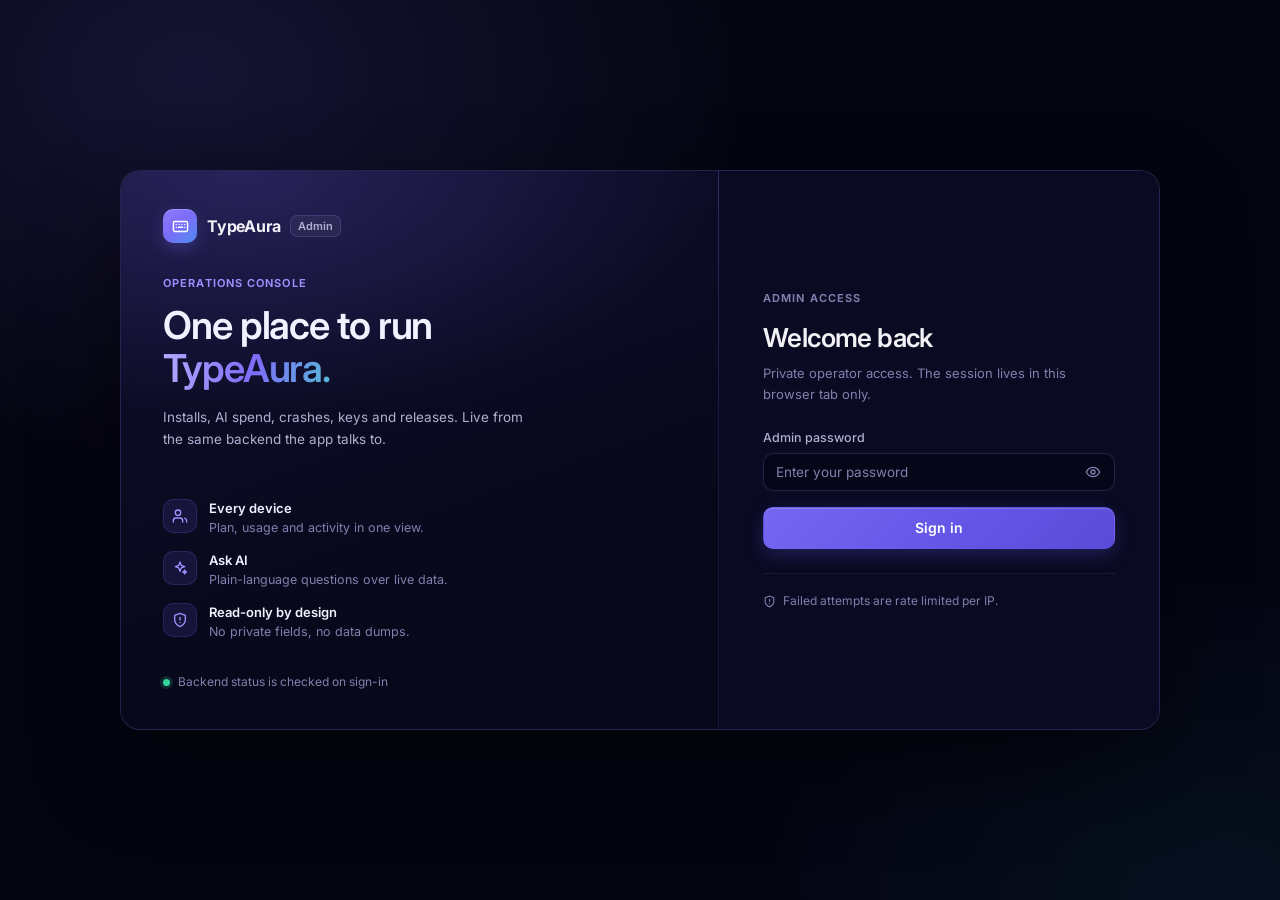
==== commit 53307532: "Refresh the admin console UI Split login with password reveal, Ctrl/Cmd+K command palette, page icon" ====
--- a/admin.html
+++ b/admin.html
@@ -44,6 +44,7 @@
   <symbol id="i-gift" viewBox="0 0 24 24" fill="none" stroke="currentColor" stroke-width="2" stroke-linecap="round" stroke-linejoin="round"><rect x="3" y="8" width="18" height="4" rx="1"/><path d="M5 12v8a1 1 0 0 0 1 1h12a1 1 0 0 0 1-1v-8M12 8v13"/><path d="M12 8H7.5a2.5 2.5 0 0 1 0-5C11 3 12 8 12 8zM12 8h4.5a2.5 2.5 0 0 0 0-5C13 3 12 8 12 8z"/></symbol>
   <symbol id="i-clock" viewBox="0 0 24 24" fill="none" stroke="currentColor" stroke-width="2" stroke-linecap="round" stroke-linejoin="round"><circle cx="12" cy="12" r="10"/><path d="M12 6v6l4 2"/></symbol>
   <symbol id="i-expand" viewBox="0 0 24 24" fill="none" stroke="currentColor" stroke-width="2" stroke-linecap="round" stroke-linejoin="round"><path d="M15 3h6v6M9 21H3v-6M21 3l-7 7M3 21l7-7"/></symbol>
+  <symbol id="i-collapse" viewBox="0 0 24 24" fill="none" stroke="currentColor" stroke-width="2" stroke-linecap="round" stroke-linejoin="round"><path d="M4 14h6v6M20 10h-6V4M14 10l7-7M3 21l7-7"/></symbol>
   <symbol id="i-flag" viewBox="0 0 24 24" fill="none" stroke="currentColor" stroke-width="2" stroke-linecap="round" stroke-linejoin="round"><path d="M4 22V4a6 6 0 0 1 8 0 6 6 0 0 0 8 0v9a6 6 0 0 1-8 0 6 6 0 0 0-8 0"/></symbol>
   <symbol id="i-gif" viewBox="0 0 24 24" fill="none" stroke="currentColor" stroke-width="2" stroke-linecap="round" stroke-linejoin="round"><rect x="2" y="4" width="20" height="16" rx="2"/><path d="M11 10a2 2 0 1 0 0 4h1v-2M15 9v6M18 9h3M18 12h2.5"/></symbol>
   <symbol id="i-copy" viewBox="0 0 24 24" fill="none" stroke="currentColor" stroke-width="2" stroke-linecap="round" stroke-linejoin="round"><rect x="9" y="9" width="13" height="13" rx="2"/><path d="M5 15H4a2 2 0 0 1-2-2V4a2 2 0 0 1 2-2h9a2 2 0 0 1 2 2v1"/></symbol>
@@ -52,29 +53,62 @@
   <symbol id="i-arrow-up" viewBox="0 0 24 24" fill="none" stroke="currentColor" stroke-width="2.25" stroke-linecap="round" stroke-linejoin="round"><path d="M12 19V5M5 12l7-7 7 7"/></symbol>
   <symbol id="i-plus" viewBox="0 0 24 24" fill="none" stroke="currentColor" stroke-width="2" stroke-linecap="round" stroke-linejoin="round"><path d="M12 5v14M5 12h14"/></symbol>
   <symbol id="i-info" viewBox="0 0 24 24" fill="none" stroke="currentColor" stroke-width="2" stroke-linecap="round" stroke-linejoin="round"><circle cx="12" cy="12" r="10"/><path d="M12 16v-4M12 8h.01"/></symbol>
+  <symbol id="i-eye" viewBox="0 0 24 24" fill="none" stroke="currentColor" stroke-width="2" stroke-linecap="round" stroke-linejoin="round"><path d="M2 12s3.5-7 10-7 10 7 10 7-3.5 7-10 7S2 12 2 12z"/><circle cx="12" cy="12" r="3"/></symbol>
+  <symbol id="i-eye-off" viewBox="0 0 24 24" fill="none" stroke="currentColor" stroke-width="2" stroke-linecap="round" stroke-linejoin="round"><path d="M3 3l18 18M10.6 10.6a3 3 0 0 0 4.2 4.2M9.9 5.2A10.8 10.8 0 0 1 12 5c6.5 0 10 7 10 7a17.6 17.6 0 0 1-3 4.2M6.2 6.2C3.5 8 2 12 2 12s3.5 7 10 7c1.2 0 2.3-.2 3.3-.6"/></symbol>
 </svg>
 
 <!-- ═══ Login ══════════════════════════════════════════════════ -->
 <div class="a-login" id="loginScreen">
-  <div class="a-login-card">
-    <div class="a-login-brand">
-      <span class="a-brand-mark"><svg><use href="#i-keyboard"/></svg></span>
-      <span class="a-login-word">TypeAura</span>
-      <span class="a-login-tag">Admin</span>
-    </div>
-    <h1>Sign in to the console</h1>
-    <p>Private operator access. The session lives in this browser tab only.</p>
-    <form class="a-login-form" id="loginForm" autocomplete="off">
-      <label class="a-field">
-        <span class="a-field-label">Admin password</span>
-        <input type="password" class="a-input" id="adminPassword" placeholder="Enter password"
-               autocomplete="current-password" />
-      </label>
-      <p class="a-error-text a-hidden" id="loginError" role="alert"></p>
-      <button type="submit" class="a-btn a-btn-primary a-btn-block" id="loginBtn">Sign in</button>
-    </form>
+  <div class="a-login-shell">
+
+    <aside class="a-login-aside">
+      <div class="a-login-brand">
+        <span class="a-brand-mark"><svg><use href="#i-keyboard"/></svg></span>
+        <span class="a-login-word">TypeAura</span>
+        <span class="a-login-tag">Admin</span>
+      </div>
+
+      <div class="a-login-pitch">
+        <span class="a-eyebrow">Operations console</span>
+        <h1>One place to run<br><span>TypeAura.</span></h1>
+        <p>Installs, AI spend, crashes, keys and releases. Live from the same backend the app talks to.</p>
+      </div>
+
+      <ul class="a-login-points">
+        <li><span class="a-login-point-icon"><svg><use href="#i-users"/></svg></span><span><b>Every device</b>Plan, usage and activity in one view.</span></li>
+        <li><span class="a-login-point-icon"><svg><use href="#i-sparkles"/></svg></span><span><b>Ask AI</b>Plain-language questions over live data.</span></li>
+        <li><span class="a-login-point-icon"><svg><use href="#i-shield"/></svg></span><span><b>Read-only by design</b>No private fields, no data dumps.</span></li>
+      </ul>
+
+      <div class="a-login-status"><span class="a-health-dot"></span><span>Backend status is checked on sign-in</span></div>
+    </aside>
+
+    <div class="a-login-card">
+      <div class="a-login-form-head">
+        <span class="a-eyebrow">Admin access</span>
+        <h2>Welcome back</h2>
+        <p>Private operator access. The session lives in this browser tab only.</p>
+      </div>
+
+      <form class="a-login-form" id="loginForm" autocomplete="off">
+        <label class="a-field">
+          <span class="a-field-label">Admin password</span>
+          <span class="a-pass-wrap">
+            <input type="password" class="a-input" id="adminPassword" placeholder="Enter your password"
+                   autocomplete="current-password" />
+            <button type="button" class="a-pass-toggle" id="togglePassword" aria-label="Show password" aria-pressed="false">
+              <svg><use href="#i-eye"/></svg>
+            </button>
+          </span>
+        </label>
+        <p class="a-error-text a-hidden" id="loginError" role="alert"></p>
+        <button type="submit" class="a-btn a-btn-primary a-btn-block a-btn-lg" id="loginBtn">Sign in</button>
+      </form>
+
+      <p class="a-login-foot"><svg><use href="#i-shield"/></svg>Failed attempts are rate limited per IP.</p>
+    </div>
+
   </div>
-  <p class="a-login-foot"><svg><use href="#i-shield"/></svg>Failed attempts are rate limited per IP.</p>
 </div>
 
 <!-- ═══ App shell ══════════════════════════════════════════════ -->
@@ -90,6 +124,12 @@
         <div class="a-brand-sub">Admin console</div>
       </div>
     </div>
+
+    <button type="button" class="a-jump" data-action="open-command" aria-label="Jump to a section">
+      <svg><use href="#i-search"/></svg>
+      <span>Jump to a section</span>
+      <kbd>Ctrl K</kbd>
+    </button>
 
     <nav class="a-nav" aria-label="Sections">
       <div class="a-nav-group">
@@ -124,6 +164,7 @@
       <button class="a-icon-btn a-burger" data-action="toggle-nav" aria-label="Open navigation">
         <svg><use href="#i-menu"/></svg>
       </button>
+      <span class="a-page-icon" id="pageIcon" aria-hidden="true"><svg><use href="#i-grid"/></svg></span>
       <div class="a-topbar-titles">
         <h1 id="pageTitle">Overview</h1>
         <p class="a-topbar-sub" id="pageDesc"></p>
@@ -139,24 +180,24 @@
       <!-- ─── Overview ───────────────────────────────────────── -->
       <section class="a-section is-active" id="sec-overview">
         <div class="a-kpi-row">
-          <article class="a-kpi">
-            <div class="a-kpi-top"><span class="a-kpi-label">Total installs</span><svg class="a-kpi-icon"><use href="#i-users"/></svg></div>
+          <article class="a-kpi is-violet">
+            <div class="a-kpi-top"><span class="a-kpi-label">Total installs</span><span class="a-kpi-chip"><svg><use href="#i-users"/></svg></span></div>
             <div class="a-kpi-value" id="k-total">—</div>
             <div class="a-kpi-foot" id="k-total-foot"></div>
           </article>
-          <article class="a-kpi">
-            <div class="a-kpi-top"><span class="a-kpi-label">Daily active</span><svg class="a-kpi-icon"><use href="#i-activity"/></svg></div>
+          <article class="a-kpi is-cyan">
+            <div class="a-kpi-top"><span class="a-kpi-label">Daily active</span><span class="a-kpi-chip"><svg><use href="#i-activity"/></svg></span></div>
             <div class="a-kpi-value" id="k-dau">—</div>
             <div class="a-kpi-foot" id="k-dau-foot"></div>
             <div class="a-kpi-spark" id="k-dau-spark"></div>
           </article>
-          <article class="a-kpi">
-            <div class="a-kpi-top"><span class="a-kpi-label">Monthly active</span><svg class="a-kpi-icon"><use href="#i-clock"/></svg></div>
+          <article class="a-kpi is-green">
+            <div class="a-kpi-top"><span class="a-kpi-label">Monthly active</span><span class="a-kpi-chip"><svg><use href="#i-clock"/></svg></span></div>
             <div class="a-kpi-value" id="k-mau">—</div>
             <div class="a-kpi-foot" id="k-mau-foot"></div>
           </article>
-          <article class="a-kpi">
-            <div class="a-kpi-top"><span class="a-kpi-label">AI tokens · 30 days</span><svg class="a-kpi-icon"><use href="#i-zap"/></svg></div>
+          <article class="a-kpi is-pink">
+            <div class="a-kpi-top"><span class="a-kpi-label">AI tokens · 30 days</span><span class="a-kpi-chip"><svg><use href="#i-zap"/></svg></span></div>
             <div class="a-kpi-value" id="k-tokens">—</div>
             <div class="a-kpi-foot" id="k-tokens-foot"></div>
             <div class="a-kpi-spark" id="k-tokens-spark"></div>
@@ -227,6 +268,24 @@
 
       <!-- ─── Devices ────────────────────────────────────────── -->
       <section class="a-section" id="sec-devices">
+        <!-- Only shown in full-screen mode, so the sidebar and topbar can go
+             away without losing the page identity or a way back. -->
+        <div class="a-dev-full-head">
+          <span class="a-page-icon" aria-hidden="true"><svg><use href="#i-device"/></svg></span>
+          <div class="a-dev-full-titles">
+            <h2>Devices</h2>
+            <p>Every install, its plan and how it is used</p>
+          </div>
+          <span class="a-dev-full-total" id="devFullTotal"></span>
+          <span class="a-dev-full-hint"><kbd>esc</kbd> exit</span>
+          <button class="a-btn a-btn-ghost a-btn-sm" data-action="refresh" title="Reload the device list">
+            <svg><use href="#i-refresh"/></svg><span>Refresh</span>
+          </button>
+          <button class="a-btn a-btn-ghost a-btn-sm" data-action="dev-full-exit" aria-label="Exit full screen">
+            <svg><use href="#i-collapse"/></svg><span>Exit full screen</span>
+          </button>
+        </div>
+
         <div class="a-panel">
           <div class="a-toolbar">
             <label class="a-search">
@@ -258,6 +317,11 @@
               <option value="total_keyboard_opens">Sort: Keyboard opens</option>
               <option value="total_app_opens">Sort: App opens</option>
             </select>
+            <button class="a-btn a-btn-ghost a-btn-sm a-dev-expand" id="devExpandBtn"
+                    data-action="dev-full" aria-pressed="false" title="Show the device list full screen"
+                    aria-label="Show the device list full screen">
+              <svg><use href="#i-expand"/></svg><span>Full screen</span>
+            </button>
           </div>
           <div class="a-table-scroll is-tall">
             <table class="a-table">
@@ -395,23 +459,23 @@
              installs that ever set the keyboard up. If it collapses, either the
              bar is wrong or the invites are not real people. -->
         <div class="a-kpi-row">
-          <article class="a-kpi">
-            <div class="a-kpi-top"><span class="a-kpi-label">Codes redeemed</span><svg class="a-kpi-icon"><use href="#i-gift"/></svg></div>
+          <article class="a-kpi is-violet">
+            <div class="a-kpi-top"><span class="a-kpi-label">Codes redeemed</span><span class="a-kpi-chip"><svg><use href="#i-gift"/></svg></span></div>
             <div class="a-kpi-value" id="refClaims">—</div>
             <div class="a-kpi-foot" id="refClaimsFoot"></div>
           </article>
-          <article class="a-kpi">
-            <div class="a-kpi-top"><span class="a-kpi-label">Qualified</span><svg class="a-kpi-icon"><use href="#i-check"/></svg></div>
+          <article class="a-kpi is-green">
+            <div class="a-kpi-top"><span class="a-kpi-label">Qualified</span><span class="a-kpi-chip"><svg><use href="#i-check"/></svg></span></div>
             <div class="a-kpi-value" id="refQualified">—</div>
             <div class="a-kpi-foot" id="refQualifiedFoot"></div>
           </article>
-          <article class="a-kpi">
-            <div class="a-kpi-top"><span class="a-kpi-label">Waiting on setup</span><svg class="a-kpi-icon"><use href="#i-clock"/></svg></div>
+          <article class="a-kpi is-orange">
+            <div class="a-kpi-top"><span class="a-kpi-label">Waiting on setup</span><span class="a-kpi-chip"><svg><use href="#i-clock"/></svg></span></div>
             <div class="a-kpi-value" id="refPending">—</div>
             <div class="a-kpi-foot">Referrer is not paid until these qualify</div>
           </article>
-          <article class="a-kpi">
-            <div class="a-kpi-top"><span class="a-kpi-label">Bonuses running</span><svg class="a-kpi-icon"><use href="#i-zap"/></svg></div>
+          <article class="a-kpi is-cyan">
+            <div class="a-kpi-top"><span class="a-kpi-label">Bonuses running</span><span class="a-kpi-chip"><svg><use href="#i-zap"/></svg></span></div>
             <div class="a-kpi-value" id="refLive">—</div>
             <div class="a-kpi-foot" id="refLiveFoot"></div>
           </article>
@@ -547,24 +611,41 @@
           <div class="a-panel-head">
             <div class="a-panel-titles">
               <h2>AI provider</h2>
-              <p class="a-sub">Who answers every AI call: keyboard, app tools, Lens, website demo and Ask AI. Same model on both (gpt-oss-120b). AI voice stays on Groq Whisper either way.</p>
+              <p class="a-sub">Which upstream answers each kind of AI call. Ask AI (this console) always tries Groq first, to keep its long query loops off paid credits.</p>
             </div>
           </div>
           <div class="a-panel-body a-rows">
 
             <div class="a-switch-row">
               <div class="a-switch-copy">
-                <div class="a-switch-title">Primary provider</div>
+                <div class="a-switch-title">Text AI</div>
                 <p class="a-switch-desc">
-                  Groq: free keys, rotated, rate-limited per minute. OpenRouter: prepaid credits, pinned
-                  to Crusoe (bf16). Warm servers pick up a switch within 5 minutes.
+                  Keyboard, app tools, Lens and the website demo, on gpt-oss-120b. Groq: free keys, rotated,
+                  rate-limited per minute. OpenRouter: prepaid credits, pinned to Crusoe (bf16).
                 </p>
                 <p class="a-switch-desc" id="aiProviderKeys"></p>
               </div>
               <div class="a-switch-side is-wide">
-                <div class="a-seg" role="group" aria-label="AI provider" id="aiProviderSeg">
-                  <button type="button" class="a-seg-btn" data-action="set-provider" data-provider="groq" aria-pressed="false">Groq</button>
-                  <button type="button" class="a-seg-btn" data-action="set-provider" data-provider="openrouter" aria-pressed="false">OpenRouter</button>
+                <div class="a-seg" role="group" aria-label="Text AI provider" id="aiProviderSeg">
+                  <button type="button" class="a-seg-btn" data-action="set-provider" data-kind="ai" data-provider="groq" aria-pressed="false">Groq</button>
+                  <button type="button" class="a-seg-btn" data-action="set-provider" data-kind="ai" data-provider="openrouter" aria-pressed="false">OpenRouter</button>
+                </div>
+              </div>
+            </div>
+
+            <div class="a-switch-row">
+              <div class="a-switch-copy">
+                <div class="a-switch-title">AI voice</div>
+                <p class="a-switch-desc">
+                  Whisper large-v3-turbo for dictation. Groq: free keys. OpenRouter: about $0.0002 per audio
+                  minute on DeepInfra, its cheapest host (OpenRouter picks the host for transcription; it
+                  cannot be pinned).
+                </p>
+              </div>
+              <div class="a-switch-side is-wide">
+                <div class="a-seg" role="group" aria-label="AI voice provider" id="sttProviderSeg">
+                  <button type="button" class="a-seg-btn" data-action="set-provider" data-kind="stt" data-provider="groq" aria-pressed="false">Groq</button>
+                  <button type="button" class="a-seg-btn" data-action="set-provider" data-kind="stt" data-provider="openrouter" aria-pressed="false">OpenRouter</button>
                 </div>
               </div>
             </div>
@@ -573,9 +654,9 @@
               <div class="a-switch-copy">
                 <div class="a-switch-title">Fall back to the other provider</div>
                 <p class="a-switch-desc">
-                  When the primary cannot answer (no key, every key rate-limited, out of credits, a server
-                  error), the same request is retried once on the other. Timeouts are not retried. With
-                  Groq as primary, this spends OpenRouter credits whenever the free keys run dry.
+                  For text and voice alike: when the chosen provider cannot answer (no key, every key
+                  rate-limited, out of credits, a server error), the request is retried once on the other.
+                  Warm servers pick up any change here within 5 minutes.
                 </p>
               </div>
               <div class="a-switch-side">
@@ -597,7 +678,7 @@
                 <div class="a-switch-title">Paid plans <span class="a-chip a-chip-info">Pro &amp; Max</span></div>
                 <p class="a-switch-desc">
                   One switch covers both paid tiers. Off: both cards show “Coming Soon” with a Notify-me
-                  button. On: Pro (₹299 / ₹2,249) and Max (₹499 / ₹3,749) become purchasable. The Google
+                  button. On: Pro (₹99 / ₹799) and Max (₹199 / ₹1,499) become purchasable. The Google
                   Play service-account creds must already be set in Vercel or checkout fails.
                 </p>
               </div>
@@ -788,6 +869,25 @@
   </div>
 </div>
 
+<!-- ═══ Command palette ═══════════════════════════════════════ -->
+<div class="a-cmdk" id="commandPalette" role="dialog" aria-modal="true" aria-labelledby="commandTitle" aria-hidden="true">
+  <div class="a-cmdk-box">
+    <h2 class="a-sr" id="commandTitle">Jump to a section</h2>
+    <div class="a-cmdk-inputrow">
+      <svg><use href="#i-search"/></svg>
+      <input id="commandInput" type="text" placeholder="Search sections…" autocomplete="off"
+             spellcheck="false" aria-controls="commandList" aria-autocomplete="list" />
+      <kbd>esc</kbd>
+    </div>
+    <div class="a-cmdk-list" id="commandList" role="listbox" aria-label="Sections"></div>
+    <div class="a-cmdk-foot">
+      <span><kbd>↑</kbd><kbd>↓</kbd> navigate</span>
+      <span><kbd>↵</kbd> open</span>
+      <span class="a-cmdk-brand">TypeAura Admin</span>
+    </div>
+  </div>
+</div>
+
 <div class="a-toasts" id="toasts" role="status" aria-live="polite"></div>
 
 <script src="admin.js"></script>
--- a/admin.css
+++ b/admin.css
@@ -15,30 +15,30 @@
 
 :root {
   /* ── Shell geometry ── */
-  --a-sidebar-w: 248px;
-  --a-rail-w:    72px;
-  --a-topbar-h:  64px;
+  --a-sidebar-w: 260px;
+  --a-rail-w:    76px;
+  --a-topbar-h:  72px;
 
   /* ── Surfaces ──
      --a-surface is the card colour AND the surface the chart palette below
      was validated against. Cards are flat on purpose: the old translucent
      gradient made the resolved colour behind a chart drift from the value the
      palette was checked on. */
-  --a-bg:      #050516;
-  --a-side:    #07071B;
+  --a-bg:      #050512;
+  --a-side:    #07071A;
   --a-surface: #0A0A22;          /* = --card-solid */
-  --a-raised:  #11112D;
-  --a-inset:   #06061A;
-  --a-hover:   rgba(150, 140, 255, 0.045);
-
-  --a-line:   rgba(150, 140, 255, 0.10);
-  --a-line-2: rgba(150, 140, 255, 0.17);
-  --a-line-3: rgba(150, 140, 255, 0.34);
+  --a-raised:  #12122F;
+  --a-inset:   #060618;
+  --a-hover:   rgba(150, 140, 255, 0.06);
+
+  --a-line:   rgba(150, 140, 255, 0.11);
+  --a-line-2: rgba(150, 140, 255, 0.20);
+  --a-line-3: rgba(150, 140, 255, 0.38);
 
   /* ── Ink ── --a-text-3 is the smallest legible text (≈4.8:1 on the card). */
-  --a-text:   #EEEEFF;
-  --a-text-2: #A9A9CC;
-  --a-text-3: #7A7AA8;
+  --a-text:   #F1F1FF;
+  --a-text-2: #B0B0D2;
+  --a-text-3: #8080AE;
 
   /* ── Action ── a step deeper than --accent so white label text clears
      4.5:1 (#7C6CF8 only reaches 3.9:1). */
@@ -46,12 +46,13 @@
   --a-primary-hover: #7062F0;
   --a-ring: 0 0 0 3px rgba(124, 108, 248, 0.32);
 
-  --a-r:    12px;
-  --a-r-sm: 8px;
-  --a-r-xs: 6px;
-  --a-h:    36px;
-  --a-h-sm: 30px;
-
+  --a-r:    16px;
+  --a-r-sm: 10px;
+  --a-r-xs: 7px;
+  --a-h:    38px;
+  --a-h-sm: 32px;
+
+  --a-shadow-card: 0 1px 0 rgba(255, 255, 255, 0.025) inset, 0 18px 44px rgba(0, 0, 0, 0.16);
   --a-shadow-pop: 0 20px 50px rgba(0, 0, 0, 0.55), 0 0 0 1px var(--a-line-2);
 
   /* ── Chart series ──
@@ -96,7 +97,11 @@
 button:disabled { cursor: not-allowed; opacity: 0.5; }
 
 body {
-  background: var(--a-bg);
+  background:
+    radial-gradient(1100px 520px at 78% -12%, rgba(124, 108, 248, 0.09), transparent 62%),
+    radial-gradient(900px 480px at -10% 108%, rgba(8, 145, 178, 0.055), transparent 60%),
+    var(--a-bg);
+  background-attachment: fixed;
   font-size: 14px;
   line-height: 1.5;            /* style.css's 1.65 is a reading measure */
   min-height: 100vh;
@@ -151,64 +156,178 @@
 .a-login {
   min-height: 100vh;
   display: flex;
-  flex-direction: column;
   align-items: center;
   justify-content: center;
-  gap: 18px;
-  padding: 24px 16px;
+  padding: 28px 20px;
   background:
-    radial-gradient(900px 480px at 50% -10%, rgba(124, 108, 248, 0.10), transparent 65%),
+    radial-gradient(900px 620px at 15% 8%, rgba(124, 108, 248, 0.14), transparent 62%),
+    radial-gradient(760px 540px at 95% 100%, rgba(8, 145, 178, 0.08), transparent 60%),
     var(--a-bg);
 }
 
-.a-login-card {
-  width: 100%;
-  max-width: 400px;
-  padding: 32px;
+.a-login-shell {
+  display: grid;
+  grid-template-columns: minmax(0, 1fr) minmax(0, 440px);
+  width: min(1040px, 100%);
+  min-height: 560px;
   background: var(--a-surface);
   border: 1px solid var(--a-line-2);
-  border-radius: 14px;
-  box-shadow: 0 24px 60px rgba(0, 0, 0, 0.45);
+  border-radius: 20px;
+  overflow: hidden;
+  box-shadow: 0 36px 90px rgba(0, 0, 0, 0.48);
+}
+
+.a-login-aside {
+  display: flex;
+  flex-direction: column;
+  gap: 32px;
+  padding: 38px 42px;
+  background:
+    radial-gradient(700px 360px at 20% 0%, rgba(124, 108, 248, 0.24), transparent 70%),
+    linear-gradient(160deg, #0D0D2B 0%, #08081B 70%);
+  border-right: 1px solid var(--a-line);
 }
 
 .a-login-brand {
   display: flex;
   align-items: center;
   gap: 10px;
-  margin-bottom: 28px;
 }
 .a-login-word { font-size: 16px; font-weight: 700; letter-spacing: -0.2px; }
 .a-login-tag {
   padding: 2px 7px;
   border-radius: var(--a-r-xs);
-  background: var(--a-raised);
+  background: rgba(255, 255, 255, 0.05);
   border: 1px solid var(--a-line-2);
   color: var(--a-text-2);
   font-size: 11px;
   font-weight: 600;
 }
 
-.a-login-card h1 {
-  font-size: 20px;
+.a-eyebrow {
+  display: block;
+  margin-bottom: 12px;
+  color: var(--accent-light);
+  font-size: 11px;
+  font-weight: 650;
+  letter-spacing: 1.1px;
+  text-transform: uppercase;
+}
+.a-login-pitch h1 {
+  font-size: clamp(28px, 3vw, 40px);
   font-weight: 600;
-  letter-spacing: -0.3px;
+  line-height: 1.12;
+  letter-spacing: -1.1px;
+  color: var(--a-text);
+}
+.a-login-pitch h1 span {
+  background: linear-gradient(100deg, #B4AAFF, #7C6CF8 55%, #56B8D9);
+  -webkit-background-clip: text;
+  background-clip: text;
+  color: transparent;
+}
+.a-login-pitch p {
+  max-width: 380px;
+  margin-top: 16px;
+  color: var(--a-text-2);
+  font-size: 13.5px;
+  line-height: 1.65;
+}
+
+.a-login-points {
+  display: flex;
+  flex-direction: column;
+  gap: 14px;
+  margin-top: auto;
+  padding: 0;
+  list-style: none;
+}
+.a-login-points li {
+  display: flex;
+  align-items: flex-start;
+  gap: 12px;
+  color: var(--a-text-3);
+  font-size: 12.5px;
+  line-height: 1.45;
+}
+.a-login-points b {
+  display: block;
+  margin-bottom: 1px;
+  color: var(--a-text);
+  font-size: 13px;
+  font-weight: 600;
+}
+.a-login-point-icon {
+  display: grid;
+  place-items: center;
+  width: 34px;
+  height: 34px;
+  flex-shrink: 0;
+  border-radius: 10px;
+  color: var(--accent-light);
+  background: rgba(124, 108, 248, 0.12);
+  border: 1px solid rgba(124, 108, 248, 0.18);
+}
+.a-login-point-icon svg { width: 16px; height: 16px; }
+
+.a-login-status {
+  display: flex;
+  align-items: center;
+  gap: 8px;
+  color: var(--a-text-3);
+  font-size: 12px;
+}
+.a-login-status .a-health-dot { width: 7px; height: 7px; }
+
+.a-login-card {
+  display: flex;
+  flex-direction: column;
+  justify-content: center;
+  gap: 24px;
+  padding: 48px 44px;
+  background: var(--a-surface);
+}
+.a-login-form-head .a-eyebrow { color: var(--a-text-3); }
+.a-login-card h2 {
+  font-size: 26px;
+  font-weight: 600;
+  letter-spacing: -0.6px;
   margin-bottom: 6px;
 }
-.a-login-card > p {
+.a-login-form-head p {
   color: var(--a-text-3);
   font-size: 13px;
-  margin-bottom: 24px;
-}
-.a-login-form { display: flex; flex-direction: column; gap: 14px; }
+  line-height: 1.6;
+}
+.a-login-form { display: flex; flex-direction: column; gap: 16px; }
+
+.a-pass-wrap { position: relative; display: block; }
+.a-pass-wrap .a-input { padding-right: 44px; }
+.a-pass-toggle {
+  position: absolute;
+  top: 50%;
+  right: 6px;
+  transform: translateY(-50%);
+  display: grid;
+  place-items: center;
+  width: 32px;
+  height: 30px;
+  border-radius: 8px;
+  color: var(--a-text-3);
+}
+.a-pass-toggle:hover { color: var(--a-text); background: var(--a-hover); }
+.a-pass-toggle svg { width: 16px; height: 16px; }
 
 .a-login-foot {
   display: flex;
   align-items: center;
   gap: 7px;
+  padding-top: 18px;
+  border-top: 1px solid var(--a-line);
   font-size: 12px;
   color: var(--a-text-3);
 }
-.a-login-foot svg { width: 13px; height: 13px; }
+.a-login-foot svg { width: 13px; height: 13px; flex-shrink: 0; }
 
 /* ═══════════════════════════════════════════════════════════════
    FORM CONTROLS
@@ -325,8 +444,16 @@
 .a-btn svg { width: 15px; height: 15px; flex-shrink: 0; }
 .a-btn-block { width: 100%; }
 
-.a-btn-primary { background: var(--a-primary); color: #fff; }
-.a-btn-primary:hover:not(:disabled) { background: var(--a-primary-hover); }
+.a-btn-primary {
+  background: linear-gradient(135deg, #7567F2 0%, var(--a-primary) 58%, #5A4BD8 100%);
+  color: #fff;
+  box-shadow: 0 6px 18px rgba(100, 85, 230, 0.26), 0 1px 0 rgba(255, 255, 255, 0.16) inset;
+}
+.a-btn-primary:hover:not(:disabled) {
+  background: linear-gradient(135deg, #8174FF 0%, var(--a-primary-hover) 58%, #6455E6 100%);
+  box-shadow: 0 8px 22px rgba(100, 85, 230, 0.34), 0 1px 0 rgba(255, 255, 255, 0.18) inset;
+}
+.a-btn-lg { height: 42px; font-size: 14px; border-radius: var(--a-r-sm); }
 
 .a-btn-ghost {
   background: rgba(255, 255, 255, 0.025);
@@ -383,7 +510,9 @@
   z-index: 60;
   display: flex;
   flex-direction: column;
-  background: var(--a-side);
+  background:
+    radial-gradient(420px 260px at 0% 0%, rgba(124, 108, 248, 0.09), transparent 70%),
+    var(--a-side);
   border-right: 1px solid var(--a-line);
 }
 
@@ -397,16 +526,48 @@
   flex-shrink: 0;
 }
 .a-brand-mark {
-  width: 30px; height: 30px;
+  width: 34px; height: 34px;
   flex-shrink: 0;
   display: grid; place-items: center;
-  border-radius: 8px;
-  background: linear-gradient(135deg, var(--accent), #4F8DF0);
-}
-.a-brand-mark svg { width: 16px; height: 16px; color: #fff; }
+  border-radius: 10px;
+  background: linear-gradient(140deg, #8B7CFA 0%, var(--accent) 46%, #4F8DF0 100%);
+  box-shadow: 0 6px 16px rgba(124, 108, 248, 0.26), 0 1px 0 rgba(255, 255, 255, 0.18) inset;
+}
+.a-brand-mark svg { width: 17px; height: 17px; color: #fff; }
 .a-brand-text { min-width: 0; line-height: 1.25; }
 .a-brand-name { font-size: 14.5px; font-weight: 700; letter-spacing: -0.2px; color: var(--a-text); }
 .a-brand-sub  { font-size: 12px; color: var(--a-text-3); }
+
+.a-jump {
+  display: flex;
+  align-items: center;
+  gap: 9px;
+  margin: 12px 12px 0;
+  padding: 0 11px;
+  height: 36px;
+  flex-shrink: 0;
+  border: 1px solid var(--a-line);
+  border-radius: var(--a-r-sm);
+  background: rgba(255, 255, 255, 0.025);
+  color: var(--a-text-3);
+  font-size: 12.5px;
+  text-align: left;
+  transition: border-color .15s ease, background .15s ease, color .15s ease;
+}
+.a-jump:hover { border-color: var(--a-line-2); background: var(--a-hover); color: var(--a-text-2); }
+.a-jump svg { width: 15px; height: 15px; flex-shrink: 0; }
+.a-jump span { flex: 1; min-width: 0; overflow: hidden; text-overflow: ellipsis; white-space: nowrap; }
+.a-jump kbd {
+  padding: 1px 5px;
+  border-radius: 5px;
+  border: 1px solid var(--a-line);
+  background: var(--a-raised);
+  color: var(--a-text-3);
+  font-family: inherit;
+  font-size: 10px;
+  font-weight: 600;
+  white-space: nowrap;
+}
 
 .a-nav {
   flex: 1;
@@ -432,19 +593,21 @@
   align-items: center;
   gap: 10px;
   width: 100%;
-  height: 36px;
+  height: 38px;
   padding: 0 10px;
+  border: 1px solid transparent;
   border-radius: var(--a-r-sm);
   color: var(--a-text-2);
   font-size: 13.5px;
   font-weight: 500;
   text-align: left;
-  transition: background .15s ease, color .15s ease;
-}
-.a-nav-item svg { width: 16px; height: 16px; flex-shrink: 0; opacity: 0.85; }
+  transition: background .15s ease, color .15s ease, border-color .15s ease;
+}
+.a-nav-item svg { width: 17px; height: 17px; flex-shrink: 0; opacity: 0.82; }
 .a-nav-item:hover { background: var(--a-hover); color: var(--a-text); }
 .a-nav-item.is-active {
-  background: rgba(124, 108, 248, 0.12);
+  background: linear-gradient(90deg, rgba(124, 108, 248, 0.19), rgba(124, 108, 248, 0.055));
+  border-color: rgba(124, 108, 248, 0.20);
   color: var(--a-text);
   font-weight: 600;
 }
@@ -520,18 +683,32 @@
   align-items: center;
   gap: 14px;
   padding: 0 28px;
-  background: rgba(5, 5, 22, 0.88);
-  backdrop-filter: blur(14px);
-  -webkit-backdrop-filter: blur(14px);
+  background: rgba(5, 5, 18, 0.80);
+  backdrop-filter: blur(18px) saturate(1.2);
+  -webkit-backdrop-filter: blur(18px) saturate(1.2);
   border-bottom: 1px solid var(--a-line);
-}
+  box-shadow: 0 1px 0 rgba(255, 255, 255, 0.018) inset, 0 12px 32px rgba(0, 0, 0, 0.12);
+}
+.a-page-icon {
+  display: grid;
+  place-items: center;
+  width: 38px;
+  height: 38px;
+  flex-shrink: 0;
+  border-radius: 11px;
+  color: var(--accent-light);
+  background: linear-gradient(145deg, rgba(124, 108, 248, 0.19), rgba(124, 108, 248, 0.06));
+  border: 1px solid rgba(124, 108, 248, 0.2);
+}
+.a-page-icon svg { width: 18px; height: 18px; }
 .a-topbar-titles { flex: 1; min-width: 0; line-height: 1.3; }
 .a-topbar h1 {
-  font-size: 17px;
+  font-size: 20px;
   font-weight: 600;
-  letter-spacing: -0.2px;
+  letter-spacing: -0.45px;
 }
 .a-topbar-sub {
+  margin-top: 2px;
   font-size: 12.5px;
   color: var(--a-text-3);
   white-space: nowrap;
@@ -600,6 +777,7 @@
   background: var(--a-surface);
   border: 1px solid var(--a-line);
   border-radius: var(--a-r);
+  box-shadow: var(--a-shadow-card);
   overflow: hidden;
   min-width: 0;
   display: flex;
@@ -673,28 +851,72 @@
 }
 
 .a-kpi {
+  --tone: var(--accent);
+  position: relative;
   display: flex;
   flex-direction: column;
   min-width: 0;
-  padding: 16px 18px;
-  background: var(--a-surface);
+  padding: 18px 18px 16px;
+  background:
+    linear-gradient(180deg, rgba(255, 255, 255, 0.024), transparent 84px),
+    var(--a-surface);
   border: 1px solid var(--a-line);
   border-radius: var(--a-r);
-}
+  box-shadow: var(--a-shadow-card);
+  overflow: hidden;
+  transition: transform .18s ease, border-color .18s ease, box-shadow .18s ease;
+}
+.a-kpi::before {
+  content: '';
+  position: absolute;
+  inset: 0 0 auto;
+  height: 1px;
+  background: linear-gradient(90deg, transparent, var(--tone), transparent);
+  opacity: 0.6;
+}
+.a-kpi:hover {
+  transform: translateY(-2px);
+  border-color: var(--a-line-2);
+  box-shadow: 0 1px 0 rgba(255, 255, 255, 0.03) inset, 0 24px 52px rgba(0, 0, 0, 0.22);
+}
+.a-kpi.is-violet { --tone: #9A8DFF; }
+.a-kpi.is-cyan   { --tone: #31C4DB; }
+.a-kpi.is-green  { --tone: #4ADE9B; }
+.a-kpi.is-pink   { --tone: #F472B6; }
+.a-kpi.is-orange { --tone: #FB923C; }
+
 .a-kpi-top {
   display: flex;
-  align-items: center;
+  align-items: flex-start;
   justify-content: space-between;
   gap: 8px;
-  margin-bottom: 8px;
-}
-.a-kpi-label { font-size: 13px; font-weight: 500; color: var(--a-text-2); }
-.a-kpi-icon { width: 16px; height: 16px; color: var(--a-text-3); flex-shrink: 0; }
+  margin-bottom: 12px;
+}
+.a-kpi-label { font-size: 12.5px; font-weight: 500; color: var(--a-text-2); letter-spacing: 0.05px; }
+.a-kpi-chip {
+  display: grid;
+  place-items: center;
+  width: 34px;
+  height: 34px;
+  flex-shrink: 0;
+  margin-top: -3px;
+  border-radius: 10px;
+  color: var(--tone);
+  background: rgba(255, 255, 255, 0.04);
+  border: 1px solid var(--a-line);
+}
+.a-kpi-chip svg { width: 17px; height: 17px; }
+.a-kpi.is-violet .a-kpi-chip { background: rgba(139, 124, 250, 0.13); border-color: rgba(139, 124, 250, 0.22); }
+.a-kpi.is-cyan   .a-kpi-chip { background: rgba(49, 196, 219, 0.12); border-color: rgba(49, 196, 219, 0.22); }
+.a-kpi.is-green  .a-kpi-chip { background: rgba(74, 222, 155, 0.11); border-color: rgba(74, 222, 155, 0.22); }
+.a-kpi.is-pink   .a-kpi-chip { background: rgba(244, 114, 182, 0.12); border-color: rgba(244, 114, 182, 0.22); }
+.a-kpi.is-orange .a-kpi-chip { background: rgba(251, 146, 60, 0.12); border-color: rgba(251, 146, 60, 0.22); }
+
 .a-kpi-value {
-  font-size: 28px;
+  font-size: 31px;
   font-weight: 600;
-  line-height: 1.15;
-  letter-spacing: -0.6px;
+  line-height: 1.1;
+  letter-spacing: -0.9px;
   color: var(--a-text);
 }
 .a-kpi-foot {
@@ -702,7 +924,7 @@
   align-items: center;
   flex-wrap: wrap;
   gap: 6px;
-  margin-top: 6px;
+  margin-top: 7px;
   font-size: 12.5px;
   color: var(--a-text-3);
 }
@@ -1585,6 +1807,116 @@
   color: var(--a-text-2);
   white-space: pre;
 }
+
+/* ═══════════════════════════════════════════════════════════════
+   COMMAND PALETTE
+═══════════════════════════════════════════════════════════════ */
+
+.a-cmdk {
+  position: fixed;
+  inset: 0;
+  z-index: 320;
+  display: flex;
+  align-items: flex-start;
+  justify-content: center;
+  padding: min(18vh, 150px) 20px 20px;
+  background: rgba(2, 2, 12, 0.66);
+  backdrop-filter: blur(8px);
+  -webkit-backdrop-filter: blur(8px);
+  opacity: 0;
+  visibility: hidden;
+  transition: opacity .15s ease, visibility .15s ease;
+}
+.a-cmdk.is-open { opacity: 1; visibility: visible; }
+.a-cmdk-box {
+  width: 100%;
+  max-width: 560px;
+  overflow: hidden;
+  background: var(--a-surface);
+  border: 1px solid var(--a-line-2);
+  border-radius: 16px;
+  box-shadow: 0 32px 90px rgba(0, 0, 0, 0.6), 0 1px 0 rgba(255, 255, 255, 0.04) inset;
+  transform: translateY(-8px) scale(0.985);
+  transition: transform .16s ease;
+}
+.a-cmdk.is-open .a-cmdk-box { transform: none; }
+.a-cmdk-inputrow {
+  display: flex;
+  align-items: center;
+  gap: 11px;
+  padding: 0 16px;
+  height: 58px;
+  border-bottom: 1px solid var(--a-line);
+}
+.a-cmdk-inputrow svg { width: 18px; height: 18px; flex-shrink: 0; color: var(--a-text-3); }
+.a-cmdk-inputrow input {
+  flex: 1;
+  min-width: 0;
+  height: 100%;
+  background: none;
+  border: 0;
+  outline: 0;
+  color: var(--a-text);
+  font-size: 15px;
+}
+.a-cmdk-inputrow input::placeholder { color: var(--a-text-3); }
+.a-cmdk-inputrow kbd,
+.a-cmdk-foot kbd {
+  padding: 1px 6px;
+  border-radius: 5px;
+  border: 1px solid var(--a-line);
+  background: var(--a-raised);
+  color: var(--a-text-3);
+  font-family: inherit;
+  font-size: 10.5px;
+  font-weight: 600;
+  white-space: nowrap;
+}
+.a-cmdk-list { max-height: 360px; overflow-y: auto; padding: 7px; }
+.a-cmdk-item {
+  display: flex;
+  align-items: center;
+  gap: 12px;
+  width: 100%;
+  padding: 10px 11px;
+  border-radius: 10px;
+  text-align: left;
+  color: var(--a-text-2);
+  transition: background .12s ease, color .12s ease;
+}
+.a-cmdk-item + .a-cmdk-item { margin-top: 1px; }
+.a-cmdk-item:hover, .a-cmdk-item.is-on { background: rgba(124, 108, 248, 0.13); color: var(--a-text); }
+.a-cmdk-item-icon {
+  display: grid;
+  place-items: center;
+  width: 32px;
+  height: 32px;
+  flex-shrink: 0;
+  border-radius: 9px;
+  background: rgba(255, 255, 255, 0.04);
+  border: 1px solid var(--a-line);
+  color: var(--a-text-3);
+}
+.a-cmdk-item.is-on .a-cmdk-item-icon { color: var(--accent-light); border-color: rgba(124, 108, 248, 0.26); background: rgba(124, 108, 248, 0.1); }
+.a-cmdk-item-icon svg { width: 16px; height: 16px; }
+.a-cmdk-item-copy { min-width: 0; flex: 1; }
+.a-cmdk-item-title { display: block; font-size: 13.5px; font-weight: 500; }
+.a-cmdk-item-desc { display: block; margin-top: 1px; color: var(--a-text-3); font-size: 12px; white-space: nowrap; overflow: hidden; text-overflow: ellipsis; }
+.a-cmdk-item-mark { color: var(--a-text-3); font-size: 11px; font-weight: 600; opacity: 0; }
+.a-cmdk-item.is-on .a-cmdk-item-mark { opacity: 1; color: var(--accent-light); }
+.a-cmdk-empty { padding: 34px 16px; text-align: center; color: var(--a-text-3); font-size: 13px; }
+.a-cmdk-foot {
+  display: flex;
+  align-items: center;
+  gap: 16px;
+  padding: 9px 14px;
+  border-top: 1px solid var(--a-line);
+  background: rgba(255, 255, 255, 0.012);
+  color: var(--a-text-3);
+  font-size: 11px;
+}
+.a-cmdk-foot span { display: inline-flex; align-items: center; gap: 4px; }
+.a-cmdk-brand { margin-left: auto; letter-spacing: 0.3px; }
 
 /* ═══════════════════════════════════════════════════════════════
    CONFIRM DIALOG
@@ -2032,6 +2364,96 @@
 .a-muted { color: var(--a-text-3); }
 .a-error-text { color: #FCA5A5; font-size: 13px; }
 
+/* ═══════════════════════════════════════════════════════════════
+   DEVICES FULL SCREEN
+   The desktop table is height-capped so its pager stays in view. This
+   mode hands the whole window to the list instead, hiding the console
+   chrome and keeping a slim bar for identity and the way back.
+═══════════════════════════════════════════════════════════════ */
+
+.a-dev-expand { margin-left: auto; }
+
+.a-dev-full-head {
+  display: none;
+  align-items: center;
+  gap: 12px;
+  height: 62px;
+  flex-shrink: 0;
+  padding: 0 20px;
+  background: rgba(5, 5, 18, 0.92);
+  backdrop-filter: blur(18px) saturate(1.2);
+  -webkit-backdrop-filter: blur(18px) saturate(1.2);
+  border-bottom: 1px solid var(--a-line);
+}
+.a-dev-full-titles { flex: 1; min-width: 0; line-height: 1.25; }
+.a-dev-full-titles h2 { font-size: 17px; font-weight: 600; letter-spacing: -0.3px; }
+.a-dev-full-titles p {
+  font-size: 12px;
+  color: var(--a-text-3);
+  white-space: nowrap;
+  overflow: hidden;
+  text-overflow: ellipsis;
+}
+.a-dev-full-total {
+  padding: 3px 10px;
+  border-radius: 999px;
+  border: 1px solid var(--a-line);
+  background: rgba(255, 255, 255, 0.03);
+  color: var(--a-text-2);
+  font-size: 12px;
+  font-variant-numeric: tabular-nums;
+  white-space: nowrap;
+}
+.a-dev-full-total:empty { display: none; }
+.a-dev-full-hint {
+  display: inline-flex;
+  align-items: center;
+  gap: 5px;
+  color: var(--a-text-3);
+  font-size: 11.5px;
+  white-space: nowrap;
+}
+.a-dev-full-hint kbd {
+  padding: 1px 5px;
+  border-radius: 5px;
+  border: 1px solid var(--a-line);
+  background: var(--a-raised);
+  color: var(--a-text-3);
+  font-family: inherit;
+  font-size: 10px;
+  font-weight: 600;
+}
+
+body.is-dev-full { overflow: hidden; }
+body.is-dev-full .a-sidebar,
+body.is-dev-full .a-topbar { display: none; }
+body.is-dev-full .a-main { margin-left: 0; height: 100vh; overflow: hidden; }
+body.is-dev-full .a-content {
+  display: flex;
+  flex-direction: column;
+  flex: 1;
+  min-height: 0;
+  max-width: none;
+  height: 100vh;
+  overflow: hidden;
+  padding: 0;
+}
+body.is-dev-full #sec-devices { display: flex; flex: 1; min-height: 0; overflow: hidden; }
+body.is-dev-full .a-dev-full-head { display: flex; }
+body.is-dev-full .a-dev-expand { display: none; }
+body.is-dev-full #sec-devices > .a-panel {
+  flex: 1;
+  min-height: 0;
+  border: 0;
+  border-radius: 0;
+  box-shadow: none;
+}
+body.is-dev-full #sec-devices .a-table-scroll.is-tall {
+  flex: 1;
+  min-height: 0;
+  max-height: none;
+}
+
 .a-empty {
   display: flex;
   flex-direction: column;
@@ -2058,6 +2480,8 @@
   :root { --a-sidebar-w: var(--a-rail-w); }
   .a-brand        { justify-content: center; padding: 0 8px; }
   .a-brand-text   { display: none; }
+  .a-jump         { justify-content: center; margin: 12px 10px 0; padding: 0; width: 44px; align-self: center; }
+  .a-jump span, .a-jump kbd { display: none; }
   .a-nav          { padding: 12px 10px; align-items: center; }
   .a-nav-group    { align-items: center; width: 100%; }
   .a-nav-group + .a-nav-group { border-top: 1px solid var(--a-line); padding-top: 12px; }
@@ -2097,11 +2521,27 @@
   .a-nav-backdrop.is-open { opacity: 1; visibility: visible; }
   .a-ask { height: calc(100vh - var(--a-topbar-h) - 32px); min-height: 460px; }
   .a-ask-chips { grid-template-columns: repeat(2, minmax(0, 1fr)); }
+
+  .a-login-shell { grid-template-columns: minmax(0, 1fr); width: min(440px, 100%); min-height: 0; }
+  .a-login-aside { display: none; }
+  .a-login-card { padding: 38px 30px; }
+
+  .a-dev-full-head { gap: 10px; }
+  .a-dev-full-titles p { display: none; }
+  .a-dev-full-hint { display: none; }
+  .a-dev-full-head .a-btn span { display: none; }
+  .a-dev-full-head .a-btn { width: var(--a-h-sm); padding: 0; }
 }
 
 @media (max-width: 720px) {
   .a-topbar-sub { display: none; }
   .a-stamp { display: none; }
+  .a-page-icon { width: 34px; height: 34px; border-radius: 10px; }
+  .a-page-icon svg { width: 16px; height: 16px; }
+  .a-cmdk { padding: 12vh 12px 12px; }
+  .a-cmdk-foot .a-cmdk-brand { display: none; }
+  .a-login-card { padding: 30px 22px; }
+  .a-login-card h2 { font-size: 23px; }
   .a-metrics { grid-template-columns: repeat(2, minmax(0, 1fr)); }
   .a-metric:nth-child(odd)  { border-left: 0; }
   .a-metric:nth-child(n+3)  { border-top: 1px solid var(--a-line); }
@@ -2134,12 +2574,22 @@
   .a-ask-hint { display: none; }
   #refreshBtn span { display: none; }
   #refreshBtn { width: var(--a-h-sm); padding: 0; }
+
+  .a-dev-full-head { height: 56px; padding: 0 14px; }
+  .a-dev-full-head .a-page-icon { width: 32px; height: 32px; border-radius: 9px; }
+  .a-dev-full-titles h2 { font-size: 15.5px; }
+  .a-dev-full-total { display: none; }
+  .a-dev-expand span { display: none; }
+  .a-dev-expand { width: var(--a-h-sm); padding: 0; }
 }
 
 @media (max-width: 480px) {
   .a-kpi-row { grid-template-columns: minmax(0, 1fr); }
-  .a-kpi-value { font-size: 26px; }
+  .a-kpi-value { font-size: 28px; }
   .a-plans-head { gap: 20px; }
+  .a-login { padding: 14px; }
+  .a-login-shell { border-radius: 16px; }
+  .a-login-card { padding: 28px 20px; }
 }
 
 /* ═══════════════════════════════════════════════════════════════
